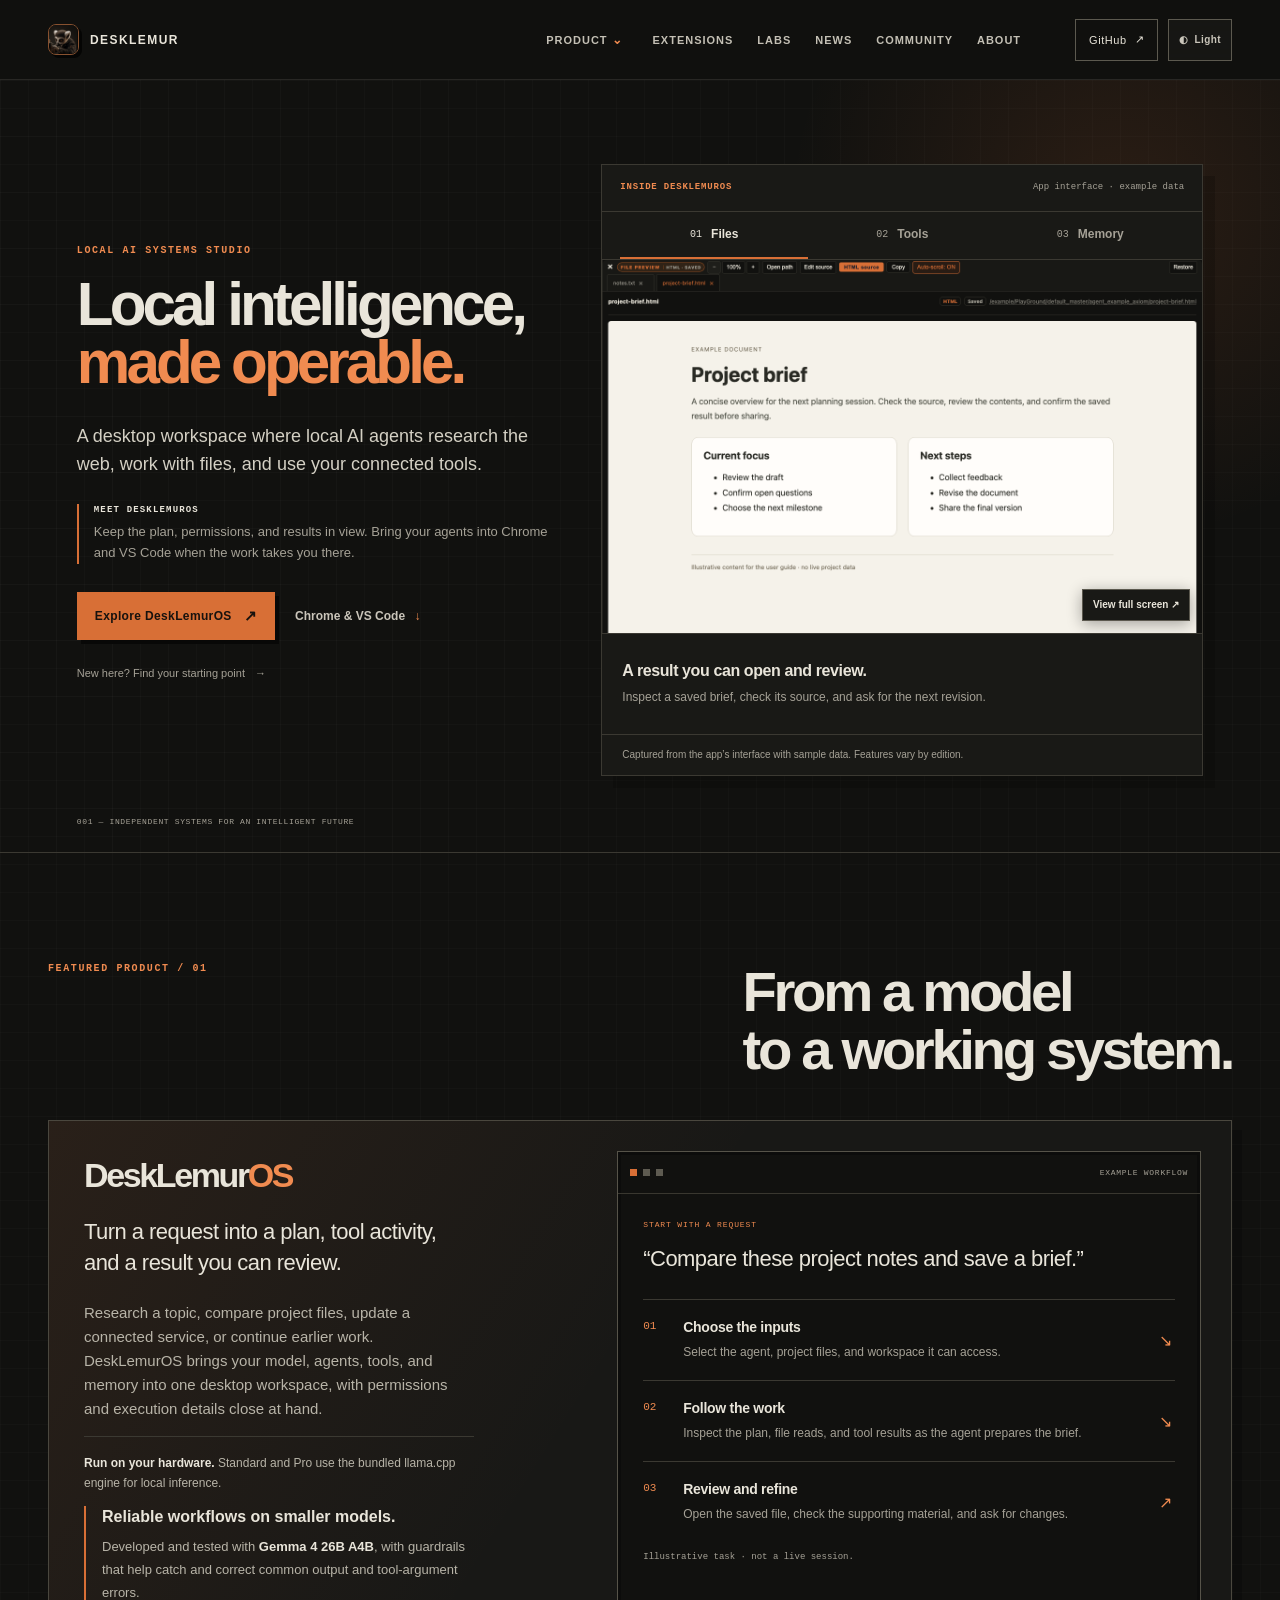
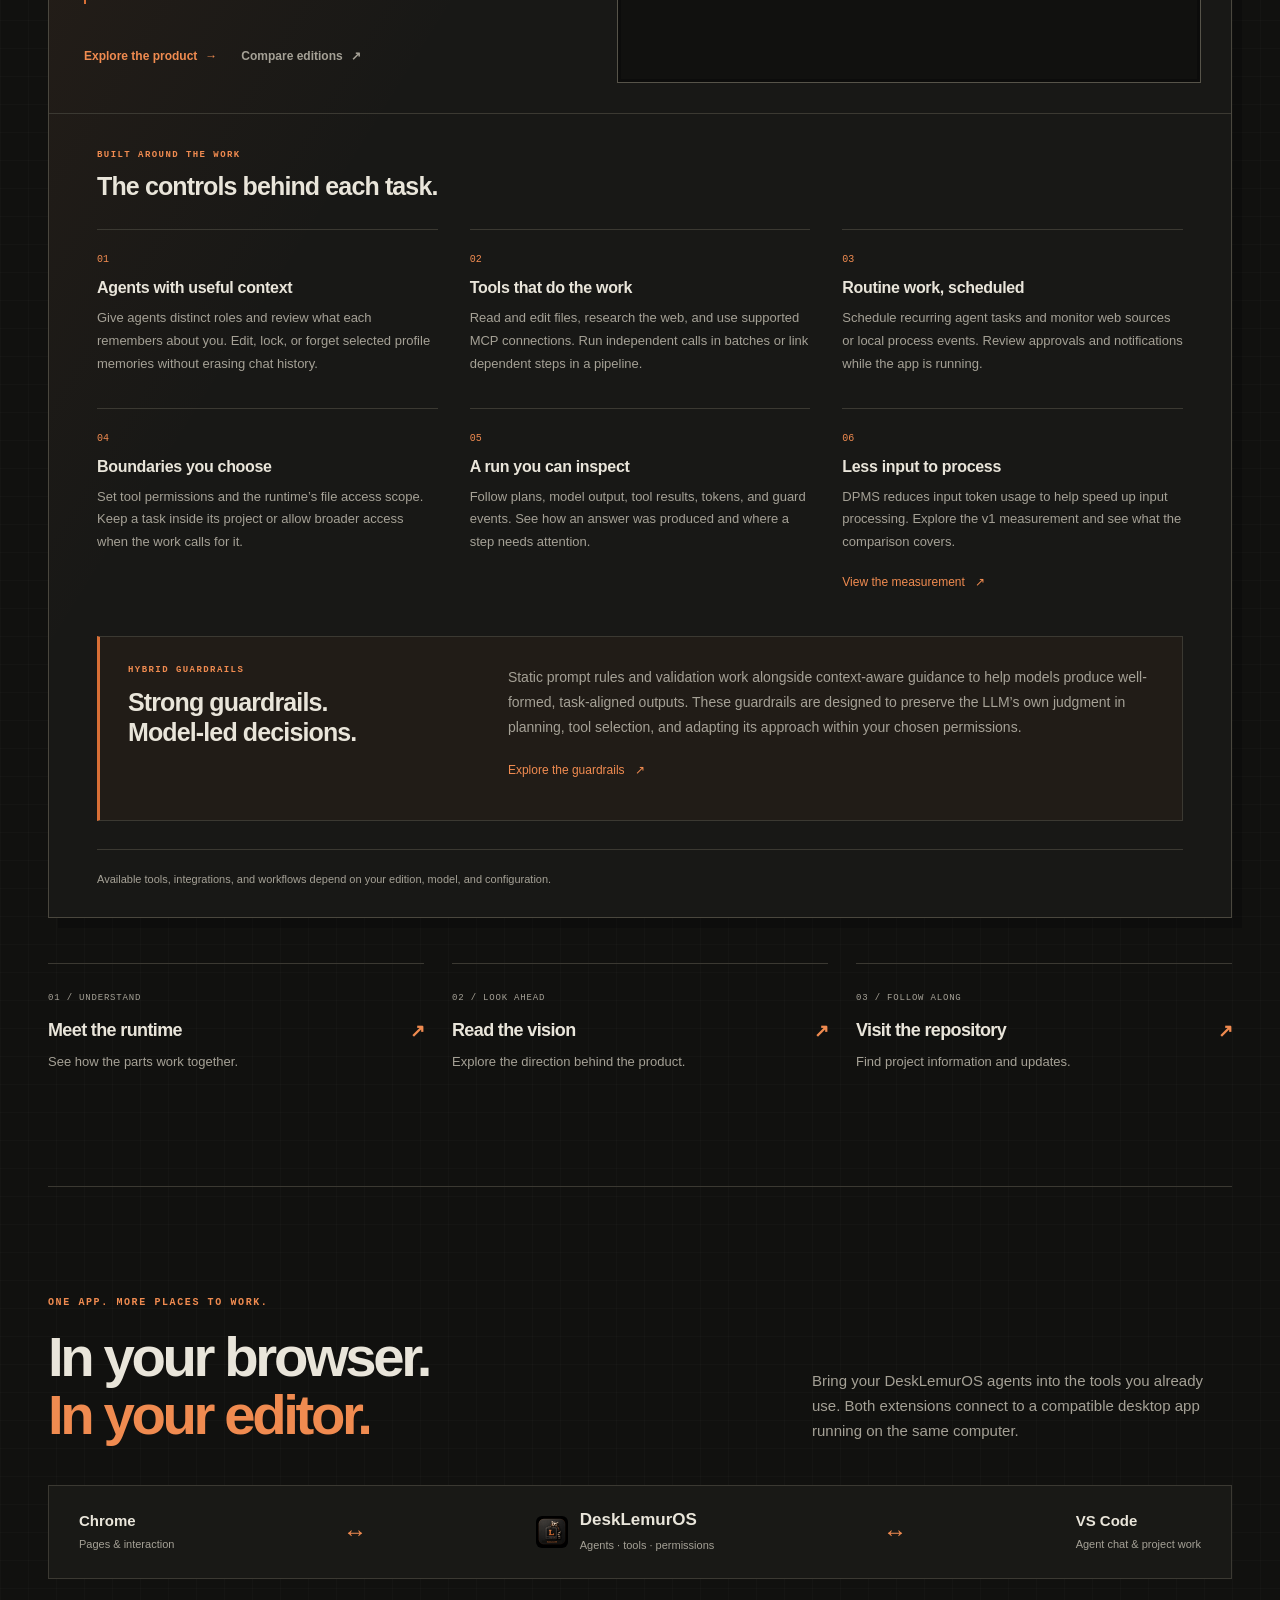
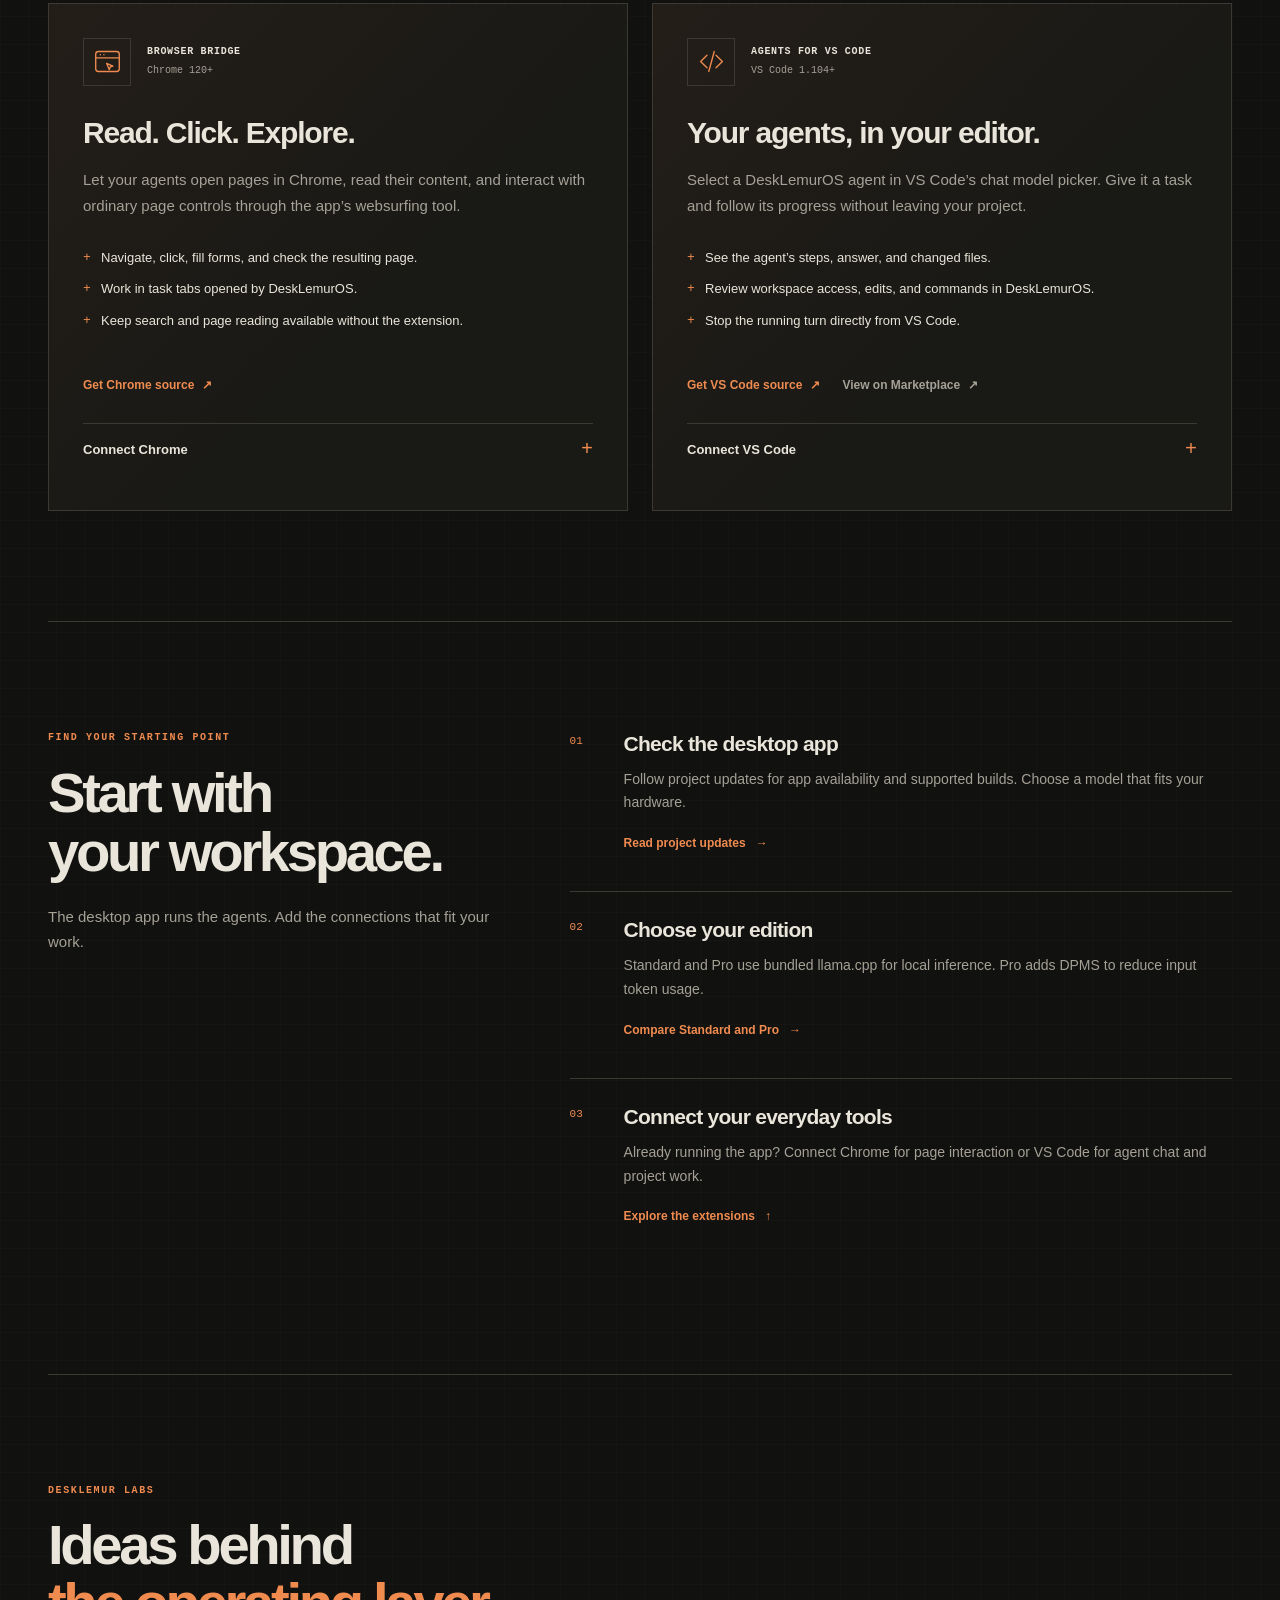
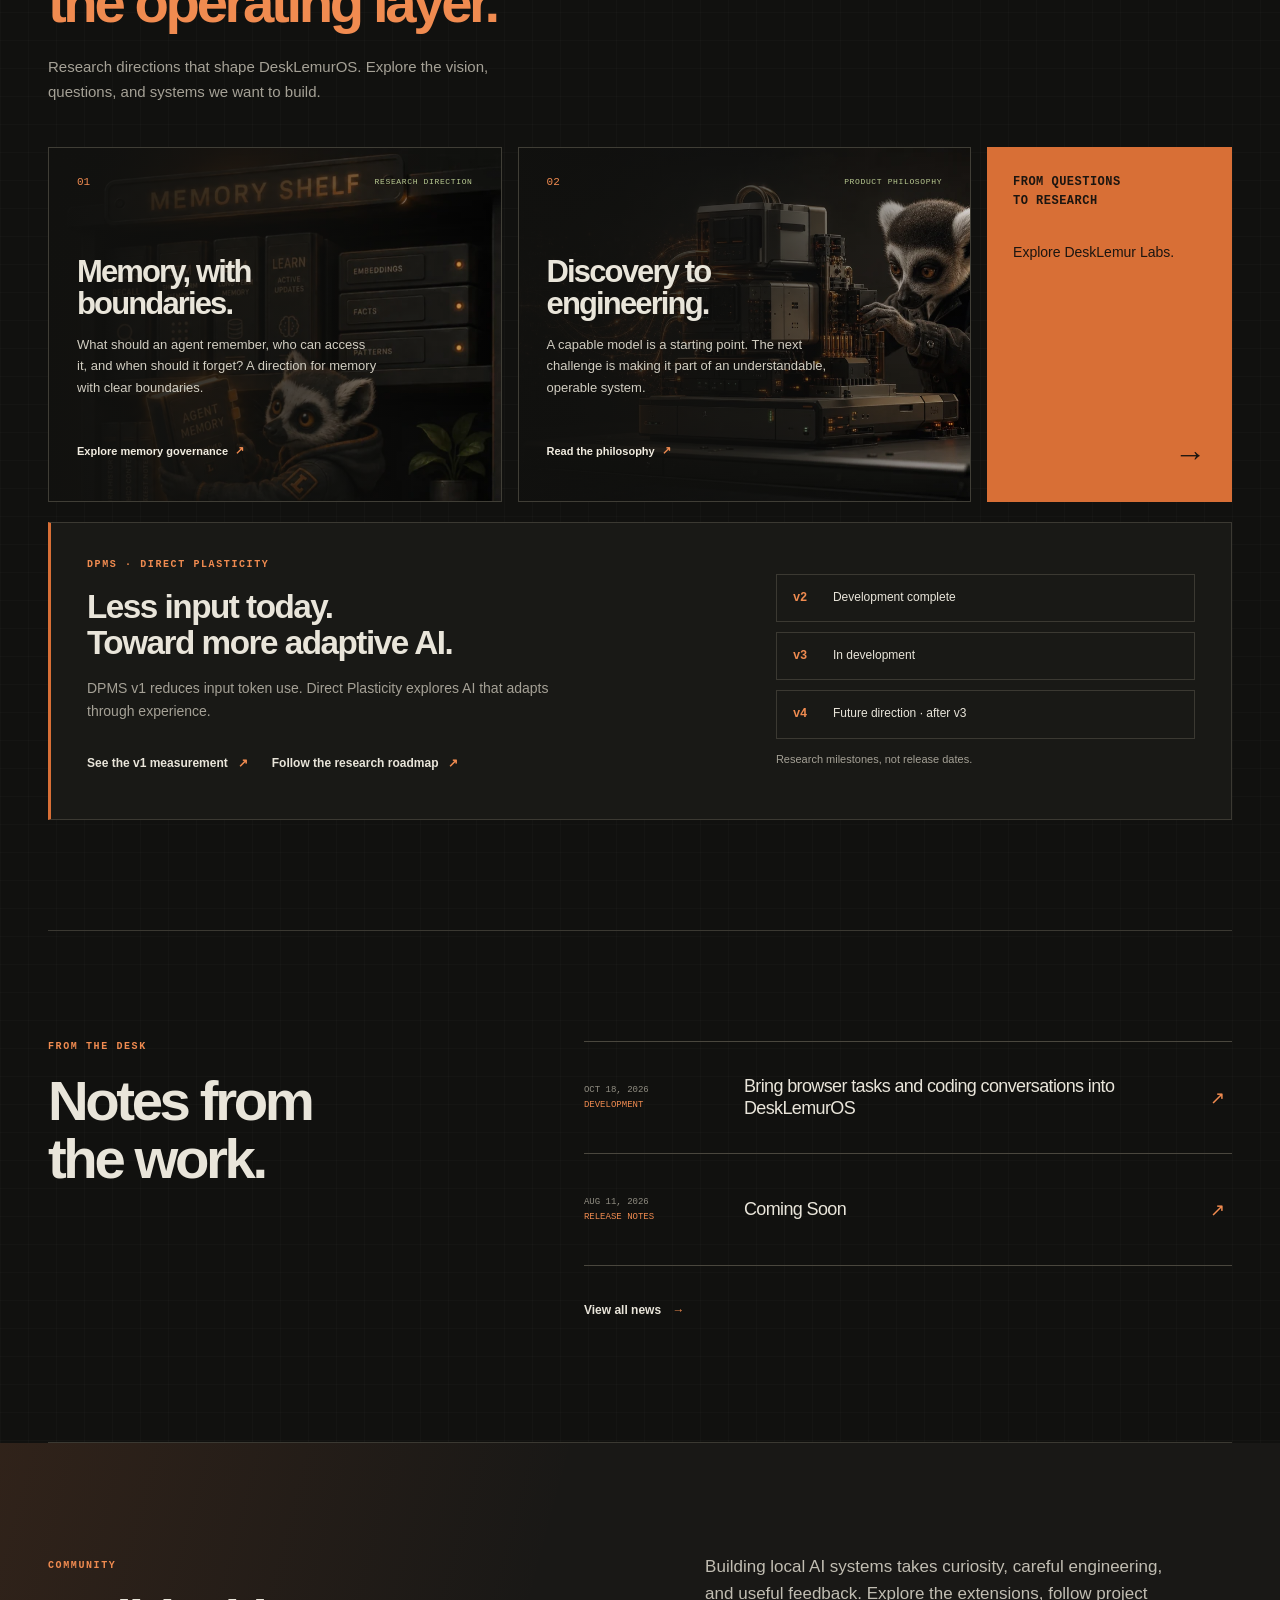
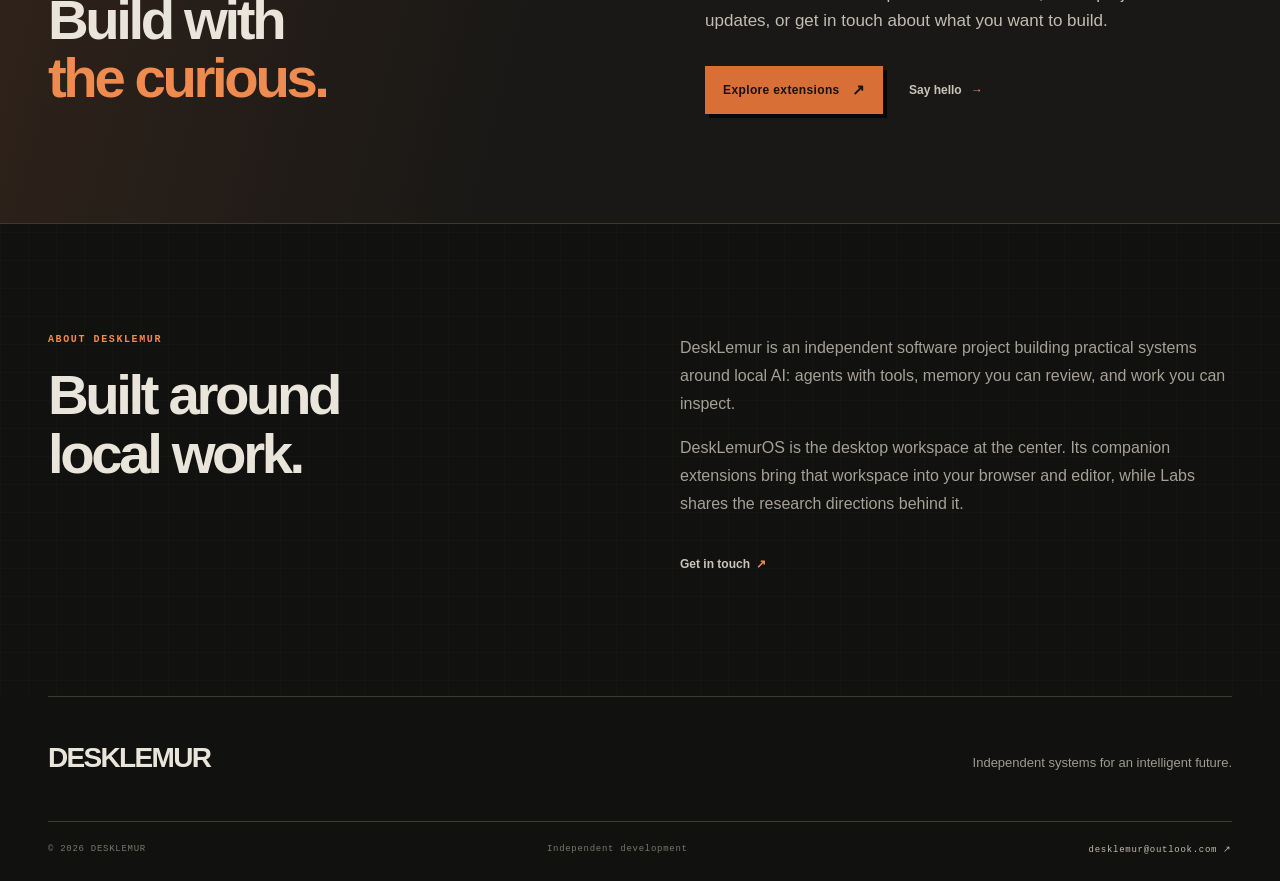
==== index.html @ 4bf74e91 "Publish site 2026-10-22 16:11 KST" ====
<!doctype html>
<html lang="en">
  <head>
    <meta charset="utf-8" />
    <meta name="viewport" content="width=device-width, initial-scale=1" />
    <meta name="description" content="DeskLemur builds local AI systems you can run, inspect, and own." />
    <meta http-equiv="Cache-Control" content="no-cache, must-revalidate" />
    
    
    <meta name="theme-color" content="#11110f" />
    <meta name="color-scheme" content="dark light" />
    
    <title>DeskLemur — Local intelligence, made operable.</title>
    <link rel="icon" type="image/png" href="./assets/web/desklemur-mark-64.png?v=55cfd14b5d16461d" />
    <script>
      try {
        document.documentElement.classList.toggle("light-theme", localStorage.getItem("desklemur-theme") === "light");
      } catch (_) { /* The default theme also works when storage is unavailable. */ }
    </script>
    <link rel="stylesheet" href="./home.css?v=8f2bbfee023d323c" />
    <!-- DeskLemur public metadata -->
    <link rel="canonical" href="https://www.desklemur.com/" />
    <meta property="og:type" content="website" />
    <meta property="og:url" content="https://www.desklemur.com/" />
    <meta property="og:title" content="DeskLemur — Local intelligence, made operable." />
    <meta name="twitter:title" content="DeskLemur — Local intelligence, made operable." />
    <meta property="og:description" content="DeskLemur builds local AI systems you can run, inspect, and own." />
    <meta name="twitter:description" content="DeskLemur builds local AI systems you can run, inspect, and own." />
    <meta name="twitter:card" content="summary_large_image" />
    <meta property="og:image" content="https://www.desklemur.com/og.png" />
    <meta name="twitter:image" content="https://www.desklemur.com/og.png" />
    <!-- /DeskLemur public metadata -->
</head>
  <body class="home-page">
    <a class="skip-link" href="#main-content">Skip to content</a>
      <header class="site-header">
        <a class="brand" href="#top" aria-label="DeskLemur home"><span class="brand-mark"><img src="./assets/web/desklemur-mark-64.png?v=55cfd14b5d16461d" alt="" /></span><span>DESKLEMUR</span></a>
        <nav class="main-nav" id="primary-navigation" aria-label="Primary navigation">
          <div class="product-menu" data-feature="home.product"><button class="product-trigger" type="button" aria-expanded="false" aria-controls="product-dropdown">Product <span aria-hidden="true">⌄</span></button><div class="product-dropdown" id="product-dropdown" data-product-dropdown hidden><a class="product-entry" href="./os/index.html?v=77aaeb0dda2a0ee0"><img src="./os/assets/web/icon-64.png?v=803e539b5b8541d4" alt="" /><span><b>DeskLemurOS</b><small>Local AI orchestration runtime</small></span><i aria-hidden="true">↗</i></a><div class="product-soon"><span>EXPLORE THE PRODUCT</span><b>01</b></div></div></div><a data-feature="home.product" href="#extensions">Extensions</a><a data-feature="home.labs" href="./labs/index.html?v=77aaeb0dda2a0ee0">Labs</a><a data-feature="home.news" href="./news/index.html?v=77aaeb0dda2a0ee0">News</a><a data-feature="home.community" href="#community">Community</a><a data-feature="home.about" href="#about">About</a>
        </nav>
        <div class="header-actions"><button class="menu-toggle" type="button" aria-label="Open navigation" aria-expanded="false" aria-controls="primary-navigation">MENU</button><a class="github-link" data-site-github href="https://github.com/desklemur-dev/DeskLemurOS" target="_blank" rel="noopener noreferrer">GitHub <span aria-hidden="true">↗</span></a><button class="theme-toggle" type="button" aria-label="Switch to light theme" aria-pressed="false"><span aria-hidden="true">◐</span><span class="theme-label">Light</span></button></div>
      </header>

    <main id="main-content" tabindex="-1">
      <section class="hero" id="top">
        <div class="hero-grid" aria-hidden="true"></div><div class="hero-glow" aria-hidden="true"></div>
        <div class="hero-copy">
          <p class="eyebrow" data-site-text="home.hero_kicker">LOCAL AI SYSTEMS STUDIO</p>
          <h1><span data-site-text="home.hero_title">Local intelligence,</span><br /><em data-site-text="home.hero_title_accent">made operable.</em></h1>
          <p class="hero-lead" data-site-text="home.hero_lead">A desktop workspace where local AI agents research the web, work with files, and use your connected tools.</p>
          <p class="hero-context"><span>MEET DESKLEMUROS</span>Keep the plan, permissions, and results in view. Bring your agents into Chrome and VS Code when the work takes you there.</p>
          <div class="hero-actions"><a class="button button-primary" href="./os/index.html?v=77aaeb0dda2a0ee0"><span data-site-text="home.hero_cta_label">Explore DeskLemurOS</span> <span aria-hidden="true">↗</span></a><a class="text-link" data-feature="home.product" href="#extensions">Chrome &amp; VS Code <span aria-hidden="true">↓</span></a></div>
          <a class="hero-start-link" data-feature="home.product" href="#get-started">New here? Find your starting point <span aria-hidden="true">→</span></a>
        </div>
        <div class="app-preview" id="app-preview" aria-label="Explore the DeskLemurOS app interface" data-screen-gallery>
          <div class="preview-heading"><span>INSIDE DESKLEMUROS</span><span class="preview-data-label">App interface · example data</span></div>
          <div class="preview-tabs" role="tablist" aria-label="App screens">
            <button type="button" role="tab" id="screen-tab-files" aria-controls="screen-files" aria-selected="true" tabindex="0">01 <span>Files</span></button>
            <button type="button" role="tab" id="screen-tab-tools" aria-controls="screen-tools" aria-selected="false" tabindex="-1">02 <span>Tools</span></button>
            <button type="button" role="tab" id="screen-tab-memory" aria-controls="screen-memory" aria-selected="false" tabindex="-1">03 <span>Memory</span></button>
          </div>
          <figure class="preview-panel" role="tabpanel" id="screen-files" aria-labelledby="screen-tab-files" tabindex="0">
            <button class="preview-image" type="button" data-screen-open aria-label="Enlarge File Review app screenshot"><img src="./os/assets/product/file-review-html.png?v=e135439c023f67b2" alt="DeskLemurOS File Review with a saved example project brief, source controls, and next steps." width="1280" height="796" fetchpriority="high" /><span class="preview-enlarge" aria-hidden="true">View full screen ↗</span></button>
            <figcaption><strong>A result you can open and review.</strong><span>Inspect a saved brief, check its source, and ask for the next revision.</span></figcaption>
          </figure>
          <figure class="preview-panel" role="tabpanel" id="screen-tools" aria-labelledby="screen-tab-tools" tabindex="0" hidden>
            <button class="preview-image" type="button" data-screen-open aria-label="Enlarge MCP tools app screenshot"><img src="./os/assets/product/mcp-saved-tools.png?v=0e3815634da59fab" alt="DeskLemurOS Tool Builder showing a saved MCP connector and its tools." width="1236" height="731" loading="lazy" decoding="async" /><span class="preview-enlarge" aria-hidden="true">View full screen ↗</span></button>
            <figcaption><strong>Your tools, connected to the task.</strong><span>Inspect an MCP connector and select the tools your agents can use.</span></figcaption>
          </figure>
          <figure class="preview-panel" role="tabpanel" id="screen-memory" aria-labelledby="screen-tab-memory" tabindex="0" hidden>
            <button class="preview-image" type="button" data-screen-open aria-label="Enlarge agent memory app screenshot"><img src="./os/assets/product/agent-memories.png?v=904e77c520b25a89" alt="DeskLemurOS Agent Memory showing example profile memories with Edit and Forget controls." width="1020" height="828" loading="lazy" decoding="async" /><span class="preview-enlarge" aria-hidden="true">View full screen ↗</span></button>
            <figcaption><strong>Memory you can see and adjust.</strong><span>Review what an agent remembers about you, then edit or forget selected memories.</span></figcaption>
          </figure>
          <p class="preview-note">Captured from the app’s interface with sample data. Features vary by edition.</p>
        </div>
        <p class="hero-index">001 — INDEPENDENT SYSTEMS FOR AN INTELLIGENT FUTURE</p>
      </section>

      <section class="product section" id="product" data-feature="home.product">
        <div class="section-heading"><p class="eyebrow">FEATURED PRODUCT / 01</p><h2>From a model<br />to a working system.</h2></div>
        <article class="product-card">
          <div class="product-card-copy">
            <p class="product-name">DeskLemur<span>OS</span></p>
            <p class="product-intro">Turn a request into a plan, tool activity, and a result you can review.</p>
            <p>Research a topic, compare project files, update a connected service, or continue earlier work. DeskLemurOS brings your model, agents, tools, and memory into one desktop workspace, with permissions and execution details close at hand.</p>
            <p class="product-engine-note"><strong>Run on your hardware.</strong> Standard and Pro use the bundled llama.cpp engine for local inference.</p>
            <p class="product-model-note"><strong>Reliable workflows on smaller models.</strong> Developed and tested with <b>Gemma 4 26B A4B</b>, with guardrails that help catch and correct common output and tool-argument errors.</p>
            <div class="product-actions"><a class="card-link" href="./os/index.html?v=77aaeb0dda2a0ee0">Explore the product <span aria-hidden="true">→</span></a><a class="card-link secondary" href="./os/index.html?v=77aaeb0dda2a0ee0#/#editions">Compare editions <span aria-hidden="true">↗</span></a></div>
          </div>
          <div class="runtime-window" role="group" aria-label="Example workflow: compare project notes and save a brief">
            <div class="window-top" aria-hidden="true"><span></span><span></span><span></span><b>EXAMPLE WORKFLOW</b></div>
            <div class="workflow-map">
              <p class="window-label">START WITH A REQUEST</p>
              <blockquote class="workflow-request">“Compare these project notes and save a brief.”</blockquote>
              <div class="workflow-step"><span>01</span><div><strong>Choose the inputs</strong><p>Select the agent, project files, and workspace it can access.</p></div><i aria-hidden="true">↘</i></div>
              <div class="workflow-step"><span>02</span><div><strong>Follow the work</strong><p>Inspect the plan, file reads, and tool results as the agent prepares the brief.</p></div><i aria-hidden="true">↘</i></div>
              <div class="workflow-step"><span>03</span><div><strong>Review and refine</strong><p>Open the saved file, check the supporting material, and ask for changes.</p></div><i aria-hidden="true">↗</i></div>
              <p class="workflow-note">Illustrative task · not a live session.</p>
            </div>
          </div>
          <div class="product-capabilities">
            <div class="product-capabilities-heading"><p class="eyebrow">BUILT AROUND THE WORK</p><h3>The controls behind each task.</h3></div>
            <ul class="product-capability-grid" aria-label="DeskLemurOS capabilities">
              <li><span class="capability-number" aria-hidden="true">01</span><h4>Agents with useful context</h4><p>Give agents distinct roles and review what each remembers about you. Edit, lock, or forget selected profile memories without erasing chat history.</p></li>
              <li><span class="capability-number" aria-hidden="true">02</span><h4>Tools that do the work</h4><p>Read and edit files, research the web, and use supported MCP connections. Run independent calls in batches or link dependent steps in a pipeline.</p></li>
              <li><span class="capability-number" aria-hidden="true">03</span><h4>Routine work, scheduled</h4><p>Schedule recurring agent tasks and monitor web sources or local process events. Review approvals and notifications while the app is running.</p></li>
              <li><span class="capability-number" aria-hidden="true">04</span><h4>Boundaries you choose</h4><p>Set tool permissions and the runtime’s file access scope. Keep a task inside its project or allow broader access when the work calls for it.</p></li>
              <li><span class="capability-number" aria-hidden="true">05</span><h4>A run you can inspect</h4><p>Follow plans, model output, tool results, tokens, and guard events. See how an answer was produced and where a step needs attention.</p></li>
              <li><span class="capability-number" aria-hidden="true">06</span><h4>Less input to process</h4><p>DPMS reduces input token usage to help speed up input processing. Explore the v1 measurement and see what the comparison covers.</p><a href="./os/index.html?v=77aaeb0dda2a0ee0#/#dpms">View the measurement <span aria-hidden="true">↗</span></a></li>
            </ul>
            <div class="product-guardrails">
              <div><p class="eyebrow">HYBRID GUARDRAILS</p><h4>Strong guardrails.<br />Model-led decisions.</h4></div>
              <div><p>Static prompt rules and validation work alongside context-aware guidance to help models produce well-formed, task-aligned outputs. These guardrails are designed to preserve the LLM’s own judgment in planning, tool selection, and adapting its approach within your chosen permissions.</p><a href="./os/index.html?v=77aaeb0dda2a0ee0#/#guardrails">Explore the guardrails <span aria-hidden="true">↗</span></a></div>
            </div>
            <p class="product-availability">Available tools, integrations, and workflows depend on your edition, model, and configuration.</p>
          </div>
        </article>
        <div class="product-guide" aria-label="Explore DeskLemurOS">
          <a href="./os/index.html?v=77aaeb0dda2a0ee0"><span>01 / UNDERSTAND</span><strong>Meet the runtime <i aria-hidden="true">↗</i></strong><p>See how the parts work together.</p></a>
          <a href="./os/index.html?v=77aaeb0dda2a0ee0#/vision"><span>02 / LOOK AHEAD</span><strong>Read the vision <i aria-hidden="true">↗</i></strong><p>Explore the direction behind the product.</p></a>
          <a data-site-github href="https://github.com/desklemur-dev/DeskLemurOS" target="_blank" rel="noopener noreferrer"><span>03 / FOLLOW ALONG</span><strong>Visit the repository <i aria-hidden="true">↗</i></strong><p>Find project information and updates.</p></a>
        </div>
      </section>

      <section class="extensions section" id="extensions" data-feature="home.product" aria-labelledby="extensions-title">
        <div class="section-heading"><div><p class="eyebrow">ONE APP. MORE PLACES TO WORK.</p><h2 id="extensions-title">In your browser.<br /><em>In your editor.</em></h2></div><p class="section-intro">Bring your DeskLemurOS agents into the tools you already use. Both extensions connect to a compatible desktop app running on the same computer.</p></div>
        <div class="connection-map" aria-label="Chrome and VS Code connect to the DeskLemurOS desktop app">
          <span>Chrome <small>Pages &amp; interaction</small></span><i aria-hidden="true">↔</i><span class="connection-core"><img src="./os/assets/web/icon-64.png?v=803e539b5b8541d4" alt="" width="32" height="32" /><b>DeskLemurOS<small>Agents · tools · permissions</small></b></span><i aria-hidden="true">↔</i><span>VS Code <small>Agent chat &amp; project work</small></span>
        </div>
        <div class="extension-grid">
          <article class="extension-card" aria-labelledby="chrome-title">
            <div class="extension-top"><span class="extension-icon" aria-hidden="true"><svg viewBox="0 0 32 32" fill="none"><rect x="3" y="5" width="26" height="22" rx="3"/><path d="M3 12h26M8 8.5h.1M12 8.5h.1M15 18l7 3-3 1-1 3-3-7Z"/></svg></span><span class="extension-kind">BROWSER BRIDGE<small>Chrome 120+</small></span></div>
            <h3 id="chrome-title">Read. Click. Explore.</h3>
            <p>Let your agents open pages in Chrome, read their content, and interact with ordinary page controls through the app’s websurfing tool.</p>
            <ul><li>Navigate, click, fill forms, and check the resulting page.</li><li>Work in task tabs opened by DeskLemurOS.</li><li>Keep search and page reading available without the extension.</li></ul>
            <div class="extension-links"><a class="card-link" href="https://github.com/desklemur-dev/DeskLemurOS_Chrome_Extension" target="_blank" rel="noopener noreferrer">Get Chrome source <span aria-hidden="true">↗</span></a></div>
            <details class="extension-setup"><summary>Connect Chrome <span aria-hidden="true">+</span></summary><ol><li>Download and extract the extension source. Open <code>chrome://extensions</code>, enable Developer mode, choose <strong>Load unpacked</strong>, and select the folder containing <code>manifest.json</code>.</li><li>In DeskLemurOS, open <strong>Tools → websurfing → Policy</strong>. Choose <strong>Register with Chrome</strong> and enable Browser Bridge.</li><li>Open the extension popup and check for <strong>Connected to DeskLemurOS</strong>.</li></ol><p>Interactive actions need the connected bridge. Support varies by page; some embedded or custom controls are unsupported.</p></details>
          </article>
          <article class="extension-card" aria-labelledby="vscode-title">
            <div class="extension-top"><span class="extension-icon" aria-hidden="true"><svg viewBox="0 0 32 32" fill="none"><path d="m11 9-7 7 7 7M21 9l7 7-7 7M19 5l-6 22"/></svg></span><span class="extension-kind">AGENTS FOR VS CODE<small>VS Code 1.104+</small></span></div>
            <h3 id="vscode-title">Your agents, in your editor.</h3>
            <p>Select a DeskLemurOS agent in VS Code’s chat model picker. Give it a task and follow its progress without leaving your project.</p>
            <ul><li>See the agent’s steps, answer, and changed files.</li><li>Review workspace access, edits, and commands in DeskLemurOS.</li><li>Stop the running turn directly from VS Code.</li></ul>
            <div class="extension-links"><a class="card-link" href="https://github.com/desklemur-dev/DeskLemurOS_VSCode_Extension" target="_blank" rel="noopener noreferrer">Get VS Code source <span aria-hidden="true">↗</span></a><a class="card-link secondary" href="https://marketplace.visualstudio.com/items?itemName=DeskLemurOS-DEV.desklemuros-agents" target="_blank" rel="noopener noreferrer">View on Marketplace <span aria-hidden="true">↗</span></a></div>
            <details class="extension-setup"><summary>Connect VS Code <span aria-hidden="true">+</span></summary><ol><li>In DeskLemurOS, open <strong>Easy Setup → Connections → Coding tools</strong> and choose <strong>Turn on</strong>. The app can install its bundled extension.</li><li>Run <strong>DeskLemurOS: Connect</strong> in VS Code, then choose <strong>Allow</strong> in the DeskLemurOS window.</li><li>Choose an agent under <strong>DeskLemurOS</strong> in the chat model picker. If hidden, open <strong>Manage Language Models</strong>.</li></ol><p>Requests run through DeskLemurOS’s agents and tools. Edits and commands wait for approval in the desktop app.</p></details>
          </article>
        </div>
      </section>

      <section class="getting-started section" id="get-started" data-feature="home.product" aria-labelledby="start-title">
        <div><p class="eyebrow">FIND YOUR STARTING POINT</p><h2 id="start-title">Start with<br />your workspace.</h2><p class="section-intro">The desktop app runs the agents. Add the connections that fit your work.</p></div>
        <ol class="start-steps"><li><span>01</span><div><h3>Check the desktop app</h3><p>Follow project updates for app availability and supported builds. Choose a model that fits your hardware.</p><a href="./news/index.html?v=77aaeb0dda2a0ee0">Read project updates <span aria-hidden="true">→</span></a></div></li><li><span>02</span><div><h3>Choose your edition</h3><p>Standard and Pro use bundled llama.cpp for local inference. Pro adds DPMS to reduce input token usage.</p><a href="./os/index.html?v=77aaeb0dda2a0ee0#/#editions">Compare Standard and Pro <span aria-hidden="true">→</span></a></div></li><li><span>03</span><div><h3>Connect your everyday tools</h3><p>Already running the app? Connect Chrome for page interaction or VS Code for agent chat and project work.</p><a href="#extensions">Explore the extensions <span aria-hidden="true">↑</span></a></div></li></ol>
      </section>

      <section class="labs section" id="labs" data-feature="home.labs">
        <div class="section-heading compact"><p class="eyebrow">DESKLEMUR LABS</p><h2>Ideas behind<br /><em>the operating layer.</em></h2><p class="section-intro">Research directions that shape DeskLemurOS. Explore the vision, questions, and systems we want to build.</p></div>
        <div class="labs-grid">
          <article class="lab-card lab-card-visual lab-card-memory"><img class="lab-photo" src="./assets/web/memory-with-boundaries.webp?v=2d2eba01d0295ee1" alt="An illustrated memory shelf with separate compartments" loading="lazy" decoding="async" /><div><span class="lab-number">01</span><span class="lab-state">RESEARCH DIRECTION</span></div><h3>Memory, with boundaries.</h3><p>What should an agent remember, who can access it, and when should it forget? A direction for memory with clear boundaries.</p><a href="./os/index.html?v=77aaeb0dda2a0ee0#/vision#memory-governance">Explore memory governance <span aria-hidden="true">↗</span></a></article>
          <article class="lab-card lab-card-visual"><img class="lab-photo" src="./os/assets/vision/web/discovery-to-engineering.webp?v=e1cf301739234d48" alt="A DeskLemur engineer working on a local AI system" loading="lazy" decoding="async" /><div><span class="lab-number">02</span><span class="lab-state">PRODUCT PHILOSOPHY</span></div><h3>Discovery to engineering.</h3><p>A capable model is a starting point. The next challenge is making it part of an understandable, operable system.</p><a href="./os/index.html?v=77aaeb0dda2a0ee0#/vision#discovery-to-engineering">Read the philosophy <span aria-hidden="true">↗</span></a></article>
          <a class="labs-more" href="./labs/index.html?v=77aaeb0dda2a0ee0"><span>FROM QUESTIONS<br />TO RESEARCH</span><p>Explore DeskLemur Labs.</p><b aria-hidden="true">→</b></a>
        </div>
        <article class="labs-research" aria-labelledby="labs-research-title">
          <div class="labs-research-copy">
            <p class="eyebrow">DPMS · DIRECT PLASTICITY</p>
            <h3 id="labs-research-title">Less input today.<br />Toward more adaptive AI.</h3>
            <p>DPMS v1 reduces input token use. Direct Plasticity explores AI that adapts through experience.</p>
            <div class="labs-research-links">
              <a href="./os/index.html?v=77aaeb0dda2a0ee0#/#dpms">See the v1 measurement <span aria-hidden="true">↗</span></a>
              <a href="./labs/index.html?v=77aaeb0dda2a0ee0#dpms-roadmap">Follow the research roadmap <span aria-hidden="true">↗</span></a>
            </div>
          </div>
          <div class="labs-research-progress">
            <ul class="labs-research-milestones" aria-label="DPMS research milestones">
              <li><span>v2</span><strong>Development complete</strong></li>
              <li><span>v3</span><strong>In development</strong></li>
              <li><span>v4</span><strong>Future direction · after v3</strong></li>
            </ul>
            <p class="labs-research-note">Research milestones, not release dates.</p>
          </div>
        </article>
      </section>

      <section class="news section" id="news" data-feature="home.news">
        <div class="news-intro"><p class="eyebrow">FROM THE DESK</p><h2>Notes from<br />the work.</h2></div>
        <div class="news-list" data-news-list><p class="news-empty">Read project notes and updates in the <a href="./news/index.html?v=77aaeb0dda2a0ee0">news archive</a>.</p></div>
        <a class="all-news" href="./news/index.html?v=77aaeb0dda2a0ee0">View all news <span>→</span></a>
      </section>

      <section class="community section" id="community" data-feature="home.community"><div class="community-grid"><div><p class="eyebrow">COMMUNITY</p><h2>Build with<br /><em>the curious.</em></h2></div><div class="community-copy"><p>Building local AI systems takes curiosity, careful engineering, and useful feedback. Explore the extensions, follow project updates, or get in touch about what you want to build.</p><div><a class="button button-primary" data-feature="home.product" href="#extensions">Explore extensions <span aria-hidden="true">↗</span></a><a class="text-link" data-site-contact href="mailto:desklemur@outlook.com">Say hello <span>→</span></a></div></div></div></section>

      <section class="studio section" id="about" data-feature="home.about"><div><p class="eyebrow">ABOUT DESKLEMUR</p><h2>Built around<br />local work.</h2></div><div><p>DeskLemur is an independent software project building practical systems around local AI: agents with tools, memory you can review, and work you can inspect.</p><p>DeskLemurOS is the desktop workspace at the center. Its companion extensions bring that workspace into your browser and editor, while Labs shares the research directions behind it.</p><a class="text-link" data-site-contact href="mailto:desklemur@outlook.com">Get in touch <span aria-hidden="true">↗</span></a></div></section>

    </main>

      <footer class="footer" data-feature="home.about"><div class="footer-top"><p class="footer-wordmark">DESKLEMUR</p><p data-site-text="home.footer_tagline">Independent systems for an intelligent future.</p></div><div class="footer-bottom"><span>© <span data-site-text="site.copyright_year">2026</span> DESKLEMUR</span><span data-site-text="site.location">Independent development</span><a data-site-contact href="mailto:desklemur@outlook.com">desklemur@outlook.com ↗</a></div></footer>
    <dialog class="screen-dialog" id="screen-viewer" aria-labelledby="screen-viewer-title"><div class="screen-dialog-heading"><p id="screen-viewer-title">App interface</p><form method="dialog"><button type="submit" aria-label="Close app screenshot">Close <span aria-hidden="true">×</span></button></form></div><img data-screen-full alt="" /><p class="screen-dialog-note">App interface captured with example data · features vary by edition.</p></dialog>
    <script src="./site-data.js?v=0edc46a20909ac9b"></script>
    <script src="./news-data.js?v=c041c08be8fa48c0"></script>
    <script src="./home.js?v=8841248973b69c00"></script>
  </body>
</html>
---- home.css ----
:root { --bg:#11110f; --panel:#191916; --ink:#e9e5da; --muted:#a5a196; --line:#3b3932; --orange:#d86f36; --orange-light:#f08b50; --green:#93a973; }
* { box-sizing:border-box; } html { scroll-behavior:smooth; background:var(--bg); } body { margin:0; background:var(--bg); color:var(--ink); font-family:Arial,Helvetica,sans-serif; } a { color:inherit; text-decoration:none; } main { overflow:hidden; background:linear-gradient(rgba(255,255,255,.015) 1px,transparent 1px),linear-gradient(90deg,rgba(255,255,255,.015) 1px,transparent 1px),var(--bg); background-size:28px 28px; }
.site-header { height:76px; max-width:1440px; margin:auto; padding:0 48px; display:flex; align-items:center; justify-content:space-between; border-bottom:1px solid rgba(233,229,218,.11); position:relative; z-index:5; background:rgba(17,17,15,.86); backdrop-filter:blur(18px); }.brand { display:flex; align-items:center; gap:11px; font-size:12px; font-weight:800; letter-spacing:.12em; }.brand-mark { width:31px; height:31px; display:grid; place-items:center; overflow:hidden; border:1px solid #87512f; border-radius:8px; background:#11110f; box-shadow:3px 3px 0 #050504; }.brand-mark img { width:100%; height:100%; object-fit:cover; }.main-nav { display:flex; gap:28px; margin-left:auto; margin-right:46px; color:#c4c0b5; font-size:11px; font-weight:700; letter-spacing:.09em; text-transform:uppercase; }.main-nav a:hover,.text-link:hover,.card-link:hover,.lab-card a:hover,.news-item:hover .news-title { color:var(--orange-light); }.github-link { border:1px solid #5c594f; padding:10px 13px; font-size:11px; letter-spacing:.05em; transition:.2s ease; }.github-link:hover { border-color:var(--orange); background:rgba(216,111,54,.08); }
.hero { min-height:720px; max-width:1440px; margin:auto; padding:118px 9.5% 84px; position:relative; border-bottom:1px solid var(--line); display:grid; grid-template-columns:minmax(470px,1fr) minmax(400px,.83fr); align-items:center; gap:7%; }.hero-grid { position:absolute; inset:0; opacity:.25; background:linear-gradient(rgba(255,255,255,.04) 1px,transparent 1px),linear-gradient(90deg,rgba(255,255,255,.04) 1px,transparent 1px); background-size:56px 56px; mask-image:linear-gradient(90deg,#000 0%,transparent 73%); }.hero-glow { position:absolute; width:700px; height:700px; right:-190px; top:-220px; background:radial-gradient(circle,rgba(216,111,54,.13),transparent 67%); }.hero-copy,.system-panel { position:relative; z-index:1; }.eyebrow { margin:0 0 20px; color:var(--orange-light); font-family:monospace; font-size:10px; font-weight:700; letter-spacing:.16em; }h1,h2,h3,p { margin-top:0; } h1,h2,h3 { letter-spacing:-.06em; font-weight:650; }h1 { max-width:760px; margin-bottom:29px; font-size:clamp(54px,6.3vw,101px); line-height:.91; } h1 em,h2 em { color:var(--orange-light); font-style:normal; }.hero-lead { max-width:615px; color:#d4d0c4; font-size:18px; line-height:1.6; }.hero-actions { display:flex; align-items:center; flex-wrap:wrap; gap:25px; margin-top:37px; }.button { display:inline-flex; align-items:center; justify-content:center; min-height:48px; padding:0 18px; font-size:12px; font-weight:700; letter-spacing:.03em; transition:.2s ease; }.button span { margin-left:12px; font-size:15px; }.button-primary { background:var(--orange); color:#17120e; box-shadow:4px 4px 0 #080807; }.button-primary:hover { background:var(--orange-light); transform:translate(-1px,-1px); box-shadow:6px 6px 0 #080807; }.text-link { color:#cac5ba; font-size:12px; font-weight:700; }.text-link span { color:var(--orange-light); margin-left:6px; }
.system-panel { border:1px solid #504d43; background:#151513; box-shadow:15px 15px 0 rgba(0,0,0,.32),inset 0 0 0 4px #10100e; transform:rotate(.4deg); }.mascot-peek { position:absolute; z-index:4; width:320px; height:278px; top:-169px; right:-112px; overflow:hidden; pointer-events:none; filter:drop-shadow(0 19px 15px rgba(0,0,0,.58)); }.mascot-peek img { position:absolute; top:-30px; left:-142px; width:600px; max-width:none; }.mascot-tag { position:absolute; z-index:5; top:-31px; right:-96px; padding:6px 8px; border:1px solid #81502f; background:#171512; color:var(--orange-light); font-family:monospace; font-size:7px; letter-spacing:.09em; }.panel-bar { height:43px; display:flex; align-items:center; justify-content:space-between; padding:0 15px; border-bottom:1px solid #3c3a33; color:#8f8c82; font-family:monospace; font-size:9px; letter-spacing:.09em; }.panel-bar i { color:var(--green); font-style:normal; }.signal-map { height:279px; position:relative; background:radial-gradient(circle at 50% 50%,rgba(147,169,115,.08),transparent 43%); }.signal-node { position:absolute; border:1px solid #6a675c; background:#1b1a17; color:#d7d3c8; padding:8px; font-family:monospace; font-size:8px; letter-spacing:.08em; }.signal-node.core { width:80px; height:80px; top:96px; left:calc(50% - 40px); display:flex; flex-direction:column; align-items:center; justify-content:center; border-color:var(--orange); color:var(--orange-light); font-size:20px; font-weight:800; box-shadow:0 0 0 5px rgba(216,111,54,.06); }.signal-node.core span { margin-top:5px; font-size:7px; }.model { top:31px; left:36px; }.agent { top:29px; right:31px; }.tools { bottom:30px; left:32px; }.memory { bottom:30px; right:25px; }.wire { position:absolute; z-index:-1; height:1px; background:#6a675c; transform-origin:left center; }.wire-one { width:112px; top:91px; left:102px; transform:rotate(38deg); }.wire-two { width:109px; top:89px; left:calc(50% + 32px); transform:rotate(141deg); }.wire-three { width:113px; top:181px; left:96px; transform:rotate(-37deg); }.wire-four { width:109px; top:181px; left:calc(50% + 33px); transform:rotate(-143deg); }.signal-list { padding:12px 15px 14px; border-top:1px solid #3c3a33; display:flex; justify-content:space-between; font-size:9px; color:#aaa69a; text-transform:uppercase; letter-spacing:.06em; }.signal-list b { color:var(--orange-light); margin-right:7px; font-family:monospace; }.hero-index { position:absolute; left:9.5%; bottom:26px; margin:0; color:#77746c; font-family:monospace; font-size:9px; letter-spacing:.08em; }
.section { max-width:1240px; margin:auto; padding:150px 0; }.section-heading { display:flex; align-items:end; justify-content:space-between; margin-bottom:53px; }.section-heading h2,.news h2,.community h2 { margin:0; font-size:clamp(41px,4.5vw,68px); line-height:.93; }.section-heading .eyebrow { align-self:start; }.product { border-bottom:1px solid var(--line); }.product-card { min-height:430px; display:grid; grid-template-columns:.9fr 1.1fr; border:1px solid #4a473e; background:linear-gradient(122deg,rgba(216,111,54,.09),transparent 35%),#181816; box-shadow:10px 10px 0 rgba(0,0,0,.22); }.product-card-copy { padding:55px; display:flex; flex-direction:column; align-items:start; justify-content:center; }.product-name { margin-bottom:25px; font-size:34px; font-weight:700; letter-spacing:-.07em; }.product-name span { color:var(--orange-light); }.product-card-copy>p:not(.product-name) { max-width:360px; color:#b8b4a8; line-height:1.6; font-size:15px; }.card-link { margin-top:30px; color:var(--orange-light); font-size:12px; font-weight:700; }.card-link span { margin-left:8px; }.runtime-window { margin:36px 36px 36px 0; border:1px solid #565349; background:#11110f; box-shadow:inset 0 0 0 3px #0c0c0b; }.window-top { height:38px; padding:0 12px; display:flex; align-items:center; gap:6px; border-bottom:1px solid #39372f; }.window-top span { width:7px; height:7px; background:#5e5b51; }.window-top span:first-child { background:var(--orange); }.window-top b { margin-left:auto; color:#88847a; font-family:monospace; font-size:8px; font-weight:400; }.window-body { display:flex; min-height:316px; }.window-sidebar { width:50px; display:flex; flex-direction:column; align-items:center; gap:22px; padding-top:22px; border-right:1px solid #39372f; color:#77746c; }.window-sidebar i { font-style:normal; font-size:13px; }.window-main { padding:28px 27px; flex:1; }.window-label { color:var(--orange-light); font-family:monospace; font-size:9px; letter-spacing:.11em; }.prompt-line { margin-top:26px; padding:13px; border:1px solid #4b483e; color:#d0ccc0; font-size:12px; }.prompt-line span,.agent-line span { display:block; margin-bottom:8px; color:#9c998e; font-family:monospace; font-size:8px; }.agent-line { display:flex; gap:10px; margin-top:17px; color:#c7c3b8; font-size:12px; line-height:1.5; }.agent-line span { color:var(--green); }.agent-line p { margin:0; }.trace-line { margin-top:30px; padding-top:16px; border-top:1px solid #3b3932; color:#89867b; font-family:monospace; font-size:9px; word-spacing:5px; }.trace-line b { color:var(--orange-light); }.trace-line i { color:var(--green); font-style:normal; }.trace-line em { color:var(--orange-light); font-style:normal; }
.labs { border-bottom:1px solid var(--line); }.compact { display:block; }.labs-grid { display:grid; grid-template-columns:1fr 1fr 188px; gap:16px; }.lab-card { min-height:340px; padding:28px; border:1px solid #403e36; background:#181816; display:flex; flex-direction:column; transition:.2s ease; }.lab-card:hover { transform:translateY(-4px); border-color:#806448; }.lab-card>div { display:flex; justify-content:space-between; }.lab-number { color:var(--orange-light); font-family:monospace; font-size:11px; }.lab-state { color:var(--green); font-family:monospace; font-size:8px; letter-spacing:.08em; }.lab-card h3 { margin:74px 0 14px; font-size:31px; line-height:.95; }.lab-card p { color:#aaa69b; line-height:1.55; font-size:14px; }.lab-card a { margin-top:auto; color:#d2cec2; font-size:11px; font-weight:700; }.lab-card a span { color:var(--orange-light); margin-left:7px; }.labs-more { min-height:340px; padding:24px; display:flex; flex-direction:column; justify-content:space-between; background:var(--orange); color:#1b1510; font-family:monospace; font-size:11px; font-weight:800; line-height:1.35; transition:.2s; }.labs-more:hover { background:var(--orange-light); }.labs-more b { align-self:end; font-family:Arial,sans-serif; font-size:32px; }
.news { display:grid; grid-template-columns:.77fr 1.23fr; gap:11%; border-bottom:1px solid var(--line); }.news-list { border-top:1px solid #4a473e; }.news-item { min-height:112px; display:grid; grid-template-columns:140px 1fr 22px; align-items:center; gap:20px; border-bottom:1px solid #4a473e; transition:.2s; }.news-item:hover { padding-left:10px; background:rgba(255,255,255,.018); }.news-meta { color:#908d82; font-family:monospace; font-size:9px; line-height:1.6; }.news-meta b { display:block; color:var(--orange-light); font-weight:400; }.news-title { font-size:18px; letter-spacing:-.035em; line-height:1.2; transition:.2s; }.news-arrow { color:var(--orange-light); font-size:18px; }.all-news { display:inline-block; margin-top:25px; color:#cac5b9; font-size:12px; font-weight:700; }.all-news span { color:var(--orange-light); margin-left:8px; }
.community { max-width:none; padding:0; border-bottom:1px solid var(--line); background:linear-gradient(105deg,rgba(216,111,54,.12),transparent 42%),#191816; }.community-grid { max-width:1240px; min-height:417px; margin:auto; display:grid; grid-template-columns:1fr 1fr; align-items:center; gap:11%; }.community-copy>p { max-width:485px; color:#c1bdb2; font-size:17px; line-height:1.6; }.community-copy>div { display:flex; align-items:center; gap:26px; margin-top:31px; }.footer { max-width:1240px; margin:auto; padding:46px 0 28px; }.footer-top { display:flex; align-items:baseline; justify-content:space-between; border-bottom:1px solid #3f3c34; padding-bottom:47px; }.footer-wordmark { margin:0; font-size:28px; font-weight:800; letter-spacing:-.06em; }.footer-top p:last-child { margin:0; color:#9e9b90; font-size:13px; }.footer-bottom { padding-top:22px; display:flex; justify-content:space-between; color:#79766d; font-family:monospace; font-size:9px; letter-spacing:.08em; }.footer-bottom a { color:#c0bcb0; }
@media (max-width:1280px) { .section,.community-grid,.footer { margin-left:40px; margin-right:40px; }.hero { padding-left:7%; padding-right:7%; }.hero-index { left:7%; } } @media (max-width:850px) { .site-header { height:auto; min-height:70px; padding:16px 22px; }.main-nav { display:none; }.header-actions { margin-left:auto; }.hero { min-height:auto; grid-template-columns:1fr; padding:86px 24px; gap:58px; }.hero-index { display:none; }.hero-lead { font-size:16px; }.system-panel { max-width:530px; width:100%; justify-self:center; }.mascot-peek { right:-54px; top:-143px; transform:scale(.8); transform-origin:bottom right; }.mascot-tag { right:-38px; }.section,.community-grid,.footer { margin-left:24px; margin-right:24px; }.section { padding:92px 0; }.product-card { grid-template-columns:1fr; }.product-card-copy { padding:39px 31px; }.runtime-window { margin:0 22px 22px; }.labs-grid { grid-template-columns:1fr 1fr; }.labs-more { min-height:150px; grid-column:1/-1; flex-direction:row; align-items:end; }.news { grid-template-columns:1fr; gap:45px; }.community-grid { grid-template-columns:1fr; gap:28px; padding:78px 0; }.footer-top,.footer-bottom { flex-wrap:wrap; gap:18px; } } @media (max-width:540px) { h1 { font-size:52px; }.hero { padding-top:67px; }.hero-actions { align-items:start; flex-direction:column; }.mascot-peek { right:-49px; top:-126px; transform:scale(.61); }.mascot-tag { top:-20px; right:-7px; font-size:6px; }.window-main { padding:22px 17px; }.window-sidebar { width:39px; }.trace-line { font-size:7px; word-spacing:1px; }.section-heading h2,.news h2,.community h2 { font-size:43px; }.labs-grid { grid-template-columns:1fr; }.labs-more { grid-column:auto; }.lab-card { min-height:280px; }.news-item { grid-template-columns:1fr 20px; gap:8px; padding:18px 0; }.news-meta { grid-column:1; }.news-title { grid-column:1; grid-row:2; }.news-arrow { grid-column:2; grid-row:1/3; }.community-copy>div { align-items:start; flex-direction:column; }.footer-top { align-items:start; flex-direction:column; }.footer-bottom { align-items:start; flex-direction:column; } }
.header-actions { display:flex; align-items:center; gap:8px; }.theme-toggle { min-height:35px; display:inline-flex; align-items:center; gap:6px; border:1px solid #5c594f; padding:0 10px; background:rgba(255,255,255,.025); color:#c9c5ba; font-size:10px; font-weight:700; letter-spacing:.04em; cursor:pointer; transition:.2s ease; }.theme-toggle:hover { border-color:var(--orange); color:var(--orange-light); }
.news-page { min-height:100vh; }.news-page .site-header { max-width:1240px; }.news-back { color:#c7c2b6; font-family:monospace; font-size:11px; letter-spacing:.06em; }.news-back:hover { color:var(--orange-light); }.news-index,.news-article { width:min(100% - 48px,1040px); margin:0 auto; padding:120px 0; }.news-index h1,.news-article h1 { max-width:850px; margin:0; color:var(--ink); font-size:clamp(54px,7vw,100px); line-height:.91; letter-spacing:-.065em; }.news-index>div { margin-top:70px; border-top:1px solid var(--line); }.news-index-row { display:grid; grid-template-columns:190px 1fr 178px 18px; align-items:center; gap:22px; min-height:106px; border-bottom:1px solid var(--line); }.news-index-row span,.news-index-row time { color:var(--muted); font-family:monospace; font-size:10px; letter-spacing:.06em; }.news-index-row strong { font-size:20px; letter-spacing:-.03em; }.news-index-row i { color:var(--orange-light); font-size:17px; font-style:normal; }.news-index-row:hover strong { color:var(--orange-light); }.news-article { max-width:860px; }.news-article time { color:var(--muted); font-family:monospace; font-size:11px; }.news-article h1 { margin:26px 0 65px; }.news-article-body { max-width:680px; color:#cbc6ba; font-size:18px; line-height:1.7; }.news-article-body h2 { margin:48px 0 16px; color:var(--ink); font-size:30px; }.news-article-body li { margin:8px 0; } html.light-theme .news-back,html.light-theme .news-article-body { color:#5a5248; } @media (max-width:700px) { .news-index,.news-article { width:min(100% - 40px,1040px); padding:72px 0; }.news-index-row { grid-template-columns:1fr 18px; gap:8px; padding:18px 0; }.news-index-row span { grid-column:1; }.news-index-row strong { grid-column:1; grid-row:2; }.news-index-row time { display:none; }.news-index-row i { grid-column:2; grid-row:1/3; }.news-article-body { font-size:16px; } }
html.light-theme { --bg:#f4efe6; --panel:#fbf8f2; --ink:#2b2822; --muted:#6f685e; --line:#d4c8b9; --orange:#d86f36; --orange-light:#b95727; --green:#6b8450; } html.light-theme body { background:var(--bg); } html.light-theme main { background:linear-gradient(rgba(70,58,40,.045) 1px,transparent 1px),linear-gradient(90deg,rgba(70,58,40,.045) 1px,transparent 1px),var(--bg); } html.light-theme .site-header { border-color:rgba(66,54,38,.16); background:rgba(244,239,230,.88); } html.light-theme .brand-mark { border-color:#b06a42; background:#171512; box-shadow:3px 3px 0 #d7ccbc; } html.light-theme .main-nav { color:#655e54; } html.light-theme .github-link,html.light-theme .theme-toggle { border-color:#b9ab98; background:rgba(255,253,248,.6); color:#4d473e; } html.light-theme .hero { border-color:var(--line); } html.light-theme .hero-grid { opacity:.45; } html.light-theme .hero-lead { color:#4e4941; } html.light-theme .text-link { color:#514a41; } html.light-theme .button-primary { color:#fffaf4; box-shadow:4px 4px 0 #b8aa98; } html.light-theme .system-panel { border-color:#bfb29f; background:#faf7f0; box-shadow:13px 13px 0 rgba(91,72,49,.12),inset 0 0 0 4px #f1eadf; } html.light-theme .panel-bar,html.light-theme .signal-list { border-color:#d2c6b6; color:#6f675d; } html.light-theme .signal-map { background:radial-gradient(circle at 50% 50%,rgba(107,132,80,.11),transparent 43%); } html.light-theme .signal-node { border-color:#b5aa9b; background:#fffdf8; color:#4d463d; } html.light-theme .wire { background:#a99f91; } html.light-theme .mascot-tag { background:#fffaf3; } html.light-theme .section,html.light-theme .product,html.light-theme .labs,html.light-theme .news,html.light-theme .community { border-color:var(--line); } html.light-theme .product-card { border-color:#c9bca9; background:linear-gradient(122deg,rgba(216,111,54,.12),transparent 35%),#fbf8f2; box-shadow:10px 10px 0 rgba(93,73,49,.11); } html.light-theme .product-card-copy>p:not(.product-name),html.light-theme .lab-card p,html.light-theme .community-copy>p { color:#665f55; } html.light-theme .runtime-window { border-color:#bdb1a0; background:#fffdf8; box-shadow:inset 0 0 0 3px #f0e9de; } html.light-theme .window-top,html.light-theme .window-sidebar,html.light-theme .trace-line { border-color:#d6cbbc; } html.light-theme .window-top b,html.light-theme .window-sidebar,html.light-theme .trace-line { color:#777065; } html.light-theme .prompt-line { border-color:#d0c5b5; color:#4d463d; } html.light-theme .agent-line { color:#554e45; } html.light-theme .lab-card { border-color:#cec2b2; background:#fbf8f2; } html.light-theme .lab-card:hover { border-color:#b76c40; } html.light-theme .news-list,html.light-theme .news-item { border-color:#cfc3b4; } html.light-theme .news-meta { color:#776f65; } html.light-theme .news-item:hover { background:rgba(91,72,49,.035); } html.light-theme .community { background:linear-gradient(105deg,rgba(216,111,54,.13),transparent 42%),#eee7dc; } html.light-theme .footer-top { border-color:#c9bdad; } html.light-theme .footer-top p:last-child,html.light-theme .footer-bottom { color:#756d61; } html.light-theme .footer-bottom a { color:#4f483f; }
.product-menu { position:relative; display:flex; align-items:center; height:46px; }.product-trigger { display:inline-flex; align-items:center; gap:4px; height:46px; }.product-trigger span { color:var(--orange-light); font-size:12px; transition:transform .2s ease; }.product-dropdown { position:absolute; top:43px; left:-17px; z-index:20; width:272px; padding:8px; border:1px solid #514d43; background:#171715; box-shadow:10px 11px 0 rgba(0,0,0,.24); opacity:0; visibility:hidden; transform:translateY(-5px); transition:opacity .16s ease,transform .16s ease,visibility .16s; }.product-menu:hover .product-dropdown,.product-menu:focus-within .product-dropdown { opacity:1; visibility:visible; transform:translateY(0); }.product-menu:hover .product-trigger span,.product-menu:focus-within .product-trigger span { transform:rotate(180deg); }.product-entry { display:grid; grid-template-columns:42px 1fr auto; gap:10px; align-items:center; padding:10px; border:1px solid transparent; }.product-entry:hover { border-color:#765033; background:rgba(216,111,54,.06); }.product-entry img { width:42px; height:42px; border-radius:8px; object-fit:cover; }.product-entry b,.product-entry small { display:block; }.product-entry b { color:var(--ink); font-size:12px; letter-spacing:.01em; }.product-entry small { margin-top:4px; color:#99948a; font-family:monospace; font-size:8px; letter-spacing:.07em; text-transform:uppercase; }.product-entry i { color:var(--orange-light); font-size:15px; font-style:normal; }.product-soon { display:flex; justify-content:space-between; gap:8px; margin-top:5px; padding:10px; border-top:1px solid #38362f; color:#837f75; font-family:monospace; font-size:8px; letter-spacing:.05em; }.product-soon b { color:#69665e; font-weight:400; white-space:nowrap; }.mascot-peek { width:400px; height:340px; top:-181px; right:-151px; filter:drop-shadow(0 21px 17px rgba(0,0,0,.48)); -webkit-mask-image:radial-gradient(ellipse at 64% 48%,#000 52%,transparent 77%); mask-image:radial-gradient(ellipse at 64% 48%,#000 52%,transparent 77%); }.mascot-peek img { top:-20px; left:-430px; width:810px; }.mascot-tag { display:none; } html.light-theme .product-dropdown { border-color:#c6b8a5; background:#fffaf2; box-shadow:10px 11px 0 rgba(83,65,45,.15); } html.light-theme .product-entry b { color:#3b352e; } html.light-theme .product-entry small,html.light-theme .product-soon { color:#766e63; } html.light-theme .product-soon { border-color:#ddd1c1; } html.light-theme .product-entry:hover { border-color:#c18a63; background:rgba(216,111,54,.07); } html.light-theme .mascot-peek { filter:drop-shadow(0 19px 14px rgba(94,70,45,.22)); }
@media (max-width:850px) { .mascot-peek { right:-72px; top:-157px; transform:scale(.78); transform-origin:bottom right; } } @media (max-width:540px) { .mascot-peek { right:-61px; top:-141px; transform:scale(.6); } }
.menu-toggle { display:none; min-height:35px; border:1px solid #5c594f; padding:0 10px; background:transparent; color:#c9c5ba; font-size:10px; font-weight:700; letter-spacing:.07em; cursor:pointer; }.menu-toggle:hover { border-color:var(--orange); color:var(--orange-light); } @media (max-width:1050px) { .site-header { padding:0 22px; }.main-nav { display:none; position:absolute; top:75px; right:22px; z-index:30; width:260px; margin:0; padding:10px; align-items:stretch; gap:0; border:1px solid #514d43; background:#171715; box-shadow:10px 11px 0 rgba(0,0,0,.24); }.site-header.menu-open .main-nav { display:flex; }.main-nav > a,.main-nav .product-trigger { height:auto; padding:13px 10px; }.main-nav > a { border-top:1px solid #35332d; }.product-menu { display:block; height:auto; }.product-trigger { display:flex; }.product-dropdown { display:none !important; }.header-actions { margin-left:auto; }.menu-toggle { display:inline-flex; align-items:center; }.site-header.menu-open .menu-toggle { color:var(--orange-light); border-color:#81502f; } html.light-theme .main-nav { border-color:#c6b8a5; background:#fffaf2; box-shadow:10px 11px 0 rgba(83,65,45,.15); } html.light-theme .main-nav > a { border-color:#ddd1c1; } html.light-theme .menu-toggle { border-color:#b9ab98; background:rgba(255,253,248,.6); color:#4d473e; } } @media (max-width:540px) { .site-header { padding:0 14px; }.brand { font-size:11px; }.github-link { display:none; }.main-nav { right:14px; width:min(260px,calc(100vw - 28px)); }.theme-toggle { padding:0 8px; }.menu-toggle { padding:0 8px; } }
.main-nav { display:grid; grid-auto-flow:column; grid-auto-columns:max-content; align-items:center; flex-wrap:nowrap; }.main-nav > * { align-self:center; } @media (max-width:1180px) { .site-header { padding:0 22px; }.main-nav { display:none; flex-direction:column; grid-auto-flow:unset; grid-auto-columns:unset; position:absolute; top:75px; right:22px; z-index:30; width:260px; margin:0; padding:10px; align-items:stretch; gap:0; border:1px solid #514d43; background:#171715; box-shadow:10px 11px 0 rgba(0,0,0,.24); }.site-header.menu-open .main-nav { display:flex; }.main-nav > a,.main-nav .product-trigger { height:auto; padding:13px 10px; }.main-nav > a { border-top:1px solid #35332d; }.product-menu { display:block; height:auto; }.product-trigger { display:flex; }.product-dropdown { display:none !important; }.header-actions { margin-left:auto; }.menu-toggle { display:inline-flex; align-items:center; }.site-header.menu-open .menu-toggle { color:var(--orange-light); border-color:#81502f; } html.light-theme .main-nav { border-color:#c6b8a5; background:#fffaf2; box-shadow:10px 11px 0 rgba(83,65,45,.15); } html.light-theme .main-nav > a { border-color:#ddd1c1; } html.light-theme .menu-toggle { border-color:#b9ab98; background:rgba(255,253,248,.6); color:#4d473e; } }
.product-trigger { border:0; background:transparent; color:inherit; font:inherit; font-weight:inherit; letter-spacing:inherit; text-transform:inherit; cursor:default; }
.product-trigger:focus-visible,.main-nav a:focus-visible { outline:2px solid var(--orange-light); outline-offset:3px; }
@media (max-width:1180px) { .main-nav .product-menu { width:100%; } .main-nav .product-trigger { width:100%; justify-content:center; cursor:pointer; } .main-nav .product-menu.product-open .product-dropdown { position:static; display:block !important; width:min(100%,330px); margin:0 auto 8px; padding:8px; opacity:1; visibility:visible; transform:none; box-shadow:none; } .main-nav .product-menu.product-open .product-trigger span { transform:rotate(180deg); } }
.main-nav { gap:26px; margin-left:auto; margin-right:30px; }.main-nav > a,.product-menu,.product-trigger { flex:0 0 auto; white-space:nowrap; }.product-menu { width:max-content; }.product-dropdown { top:46px; }.lab-card-visual { position:relative; overflow:hidden; isolation:isolate; }.lab-card-visual::after { position:absolute; z-index:-1; inset:0; content:""; background:linear-gradient(90deg,rgba(17,17,15,.96) 0%,rgba(17,17,15,.72) 52%,rgba(17,17,15,.12) 100%); }.lab-card-visual > :not(.lab-photo) { position:relative; z-index:1; }.lab-photo { position:absolute; z-index:-2; inset:0; width:100%; height:100%; object-fit:cover; object-position:72% center; }.lab-card-visual .lab-state { color:#b9ca92; }.lab-card-visual p { color:#d1cdc1; }.lab-card-visual a { color:#f1ece0; } html.light-theme .lab-card-visual::after { background:linear-gradient(90deg,rgba(251,248,242,.96) 0%,rgba(251,248,242,.77) 53%,rgba(251,248,242,.15) 100%); } html.light-theme .lab-card-visual p { color:#514a41; } html.light-theme .lab-card-visual a { color:#493f35; }
.signal-lemur { position:absolute; z-index:4; width:104px; top:-35px; left:37%; margin:0; pointer-events:none; filter:drop-shadow(0 5px 4px rgba(0,0,0,.42)); }.signal-lemur img { display:block; width:100%; height:auto; } html.light-theme .signal-lemur { filter:drop-shadow(0 4px 3px rgba(91,72,49,.22)); }
.lab-card-memory .lab-photo { object-position:center center; }.lab-card-memory::after { background:linear-gradient(90deg,rgba(17,17,15,.97) 0%,rgba(17,17,15,.74) 54%,rgba(17,17,15,.12) 100%); } html.light-theme .lab-card-memory::after { background:linear-gradient(90deg,rgba(251,248,242,.96) 0%,rgba(251,248,242,.72) 54%,rgba(251,248,242,.12) 100%); }

/* Markdown article images are authored as ![caption](./media/file.png). */
.news-article-body h3 { margin:34px 0 12px; color:var(--ink); font-size:23px; }.news-article-body a { color:var(--orange-light); text-decoration:underline; text-underline-offset:3px; }.news-image { margin:36px 0; border:1px solid #48453c; background:#0d0d0c; box-shadow:8px 8px 0 rgba(0,0,0,.2); }.news-image img { display:block; width:100%; height:auto; }.news-image figcaption { padding:10px 13px; border-top:1px solid #3b3932; color:#98948a; font-family:monospace; font-size:10px; letter-spacing:.04em; } html.light-theme .news-image { border-color:#c9bdad; background:#fffaf3; box-shadow:8px 8px 0 rgba(83,65,45,.1); } html.light-theme .news-image figcaption { border-color:#ddd1c1; color:#6f675d; }
@media (max-width:850px) { .signal-lemur { width:88px; top:-30px; left:35%; } } @media (max-width:540px) { .signal-lemur { display:none; } }

/* Rich Markdown blocks generated by tools/build_news.py. */
.news-article-body h4,.news-article-body h5,.news-article-body h6 { margin:28px 0 10px; color:var(--ink); letter-spacing:-.035em; }.news-article-body h4 { font-size:19px; }.news-article-body h5,.news-article-body h6 { font-size:16px; }.news-article-body ul,.news-article-body ol { margin:18px 0 27px; padding-left:25px; }.news-article-body ul ul,.news-article-body ol ol,.news-article-body ul ol,.news-article-body ol ul { margin:7px 0; }.news-article-body .task-item { list-style:none; margin-left:-23px; }.news-article-body input[type="checkbox"] { width:14px; height:14px; margin:0 8px 0 0; vertical-align:-2px; accent-color:var(--orange); }.news-article-body blockquote { margin:30px 0; padding:8px 0 8px 22px; border-left:3px solid var(--orange); color:#d6d1c6; }.news-article-body blockquote p { margin:8px 0; }.news-article-body pre { margin:30px 0; padding:18px; overflow:auto; border:1px solid #464239; background:#0d0d0c; box-shadow:7px 7px 0 rgba(0,0,0,.18); }.news-article-body pre code { color:#ddd7ca; font:13px/1.65 ui-monospace,SFMono-Regular,Menlo,Consolas,monospace; }.news-article-body :not(pre)>code { padding:2px 5px; border:1px solid #4c483f; background:#191815; color:var(--orange-light); font:12px ui-monospace,SFMono-Regular,Menlo,Consolas,monospace; }.news-article-body del { color:#99948a; }.news-article-body hr { height:1px; margin:42px 0; border:0; background:var(--line); }.table-wrap { width:100%; margin:30px 0; overflow-x:auto; border:1px solid #48453c; background:#121210; }.news-article-body table { width:100%; min-width:500px; border-collapse:collapse; font-size:15px; }.news-article-body th,.news-article-body td { padding:12px 14px; border-bottom:1px solid #3b3932; }.news-article-body th { color:var(--ink); background:rgba(255,255,255,.035); font-weight:700; }.news-article-body tr:last-child td { border-bottom:0; } html.light-theme .news-article-body blockquote { color:#5c554b; }.news-article-body blockquote,.news-article-body pre,.news-article-body code,.table-wrap { transition:background .2s ease,border-color .2s ease; } html.light-theme .news-article-body pre { border-color:#c9bdad; background:#fffaf3; box-shadow:7px 7px 0 rgba(83,65,45,.1); } html.light-theme .news-article-body pre code { color:#4e473e; } html.light-theme .news-article-body :not(pre)>code { border-color:#d4c6b6; background:#eee7dc; color:#a94f25; } html.light-theme .table-wrap { border-color:#c9bdad; background:#fffaf3; } html.light-theme .news-article-body th,html.light-theme .news-article-body td { border-color:#ddd1c1; } html.light-theme .news-article-body th { background:#f0e8dc; }
.math-inline { white-space:nowrap; }.math-display { margin:30px 0; padding:17px 20px; overflow-x:auto; border:1px solid #48453c; background:#121210; color:var(--ink); text-align:center; }.math-display mjx-container[display="true"] { margin:0 !important; } html.light-theme .math-display { border-color:#c9bdad; background:#fffaf3; }

/* Home: clear product orientation, honest concepts, and keyboard navigation. */
[hidden] { display:none !important; }
:root { color-scheme:dark; }
html.light-theme { color-scheme:light; }
a:focus-visible,button:focus-visible { outline:2px solid var(--orange-light); outline-offset:5px; }
.skip-link { position:fixed; top:12px; left:16px; z-index:100; padding:14px 18px; background:var(--ink); color:var(--bg); font-size:14px; font-weight:700; transform:translateY(-160%); }
.skip-link:focus { transform:translateY(0); }
.home-page main:focus { outline:none; }
.home-page section[id],.home-page footer[id] { scroll-margin-top:28px; }
.home-page .site-header { gap:24px; min-height:80px; }
.home-page .main-nav { gap:24px; }
.home-page .header-actions { gap:10px; flex-shrink:0; }
.home-page .github-link,.home-page .theme-toggle,.home-page .menu-toggle { min-height:42px; align-items:center; }
.home-page .github-link { display:inline-flex; gap:8px; }
.home-page .product-trigger { cursor:pointer; }
.home-page .product-dropdown { top:46px; width:290px; }
.home-page .product-menu.product-open .product-dropdown { opacity:1; visibility:visible; transform:none; }
.home-page .product-menu.product-open .product-trigger span { transform:rotate(180deg); }
.home-page .product-entry { min-height:74px; }
.home-page .product-entry small { font-size:9px; letter-spacing:.02em; line-height:1.5; }
.home-page .product-soon { color:var(--muted); font-size:9px; }
.home-page .product-soon b { color:var(--muted); }
.home-page .hero { min-height:710px; padding:104px 7% 90px; grid-template-columns:minmax(0,1.35fr) minmax(0,.9fr); gap:7%; }
.home-page .hero-copy { min-width:0; }
.home-page h1 { font-size:clamp(52px,5.8vw,86px); line-height:.97; letter-spacing:-.065em; }
.home-page .hero-lead { max-width:595px; font-size:17px; line-height:1.65; }
.home-page .hero-context { max-width:500px; margin:25px 0 0; padding-left:15px; border-left:2px solid var(--orange); font-size:13px; line-height:1.65; color:var(--muted); }
.home-page .hero-context span { display:block; margin-bottom:4px; color:var(--ink); font:700 9px/1.4 monospace; letter-spacing:.13em; }
.home-page .hero-actions { gap:20px; margin-top:28px; }
.home-page .button > span[data-site-text] { margin-left:0; font-size:12px; }
.home-page .hero-index { left:7%; color:var(--muted); font-size:8px; }
.home-page .system-panel { margin-top:26px; }
.home-page .panel-bar { font-size:8px; gap:8px; }
.home-page .panel-bar i { color:var(--muted); padding:4px 6px; border:1px solid var(--line); font-size:8px; }
.home-page .signal-map { height:259px; }
.home-page .signal-connections { position:absolute; inset:0; width:100%; height:100%; fill:none; stroke:var(--line); stroke-width:1; }
.home-page .signal-node { z-index:1; }
.home-page .signal-node.model,.home-page .signal-node.agent { top:40px; }
.home-page .signal-node.model,.home-page .signal-node.tools { left:10%; }
.home-page .signal-node.agent,.home-page .signal-node.memory { right:10%; }
.home-page .signal-node.tools,.home-page .signal-node.memory { bottom:35px; }
.home-page .signal-node.core { top:86px; left:calc(50% - 84px); width:168px; font-family:Arial,Helvetica,sans-serif; font-size:17px; letter-spacing:-.035em; }
.home-page .signal-node.core span { margin-top:8px; font:600 10px/1.4 monospace; letter-spacing:.12em; }
.home-page .signal-caption { margin:0; padding:0 20px 23px; color:var(--muted); font-size:13px; line-height:1.6; text-align:center; }
.home-page .signal-list { gap:9px; font-size:8px; }
.home-page .signal-list b { margin-right:5px; }
.home-page .section { padding-top:110px; padding-bottom:110px; }
.home-page .section-heading { margin-bottom:42px; gap:36px; }
.home-page .section-heading h2,.home-page .news h2,.home-page .community h2 { font-size:clamp(42px,4.4vw,64px); line-height:1.02; }
.home-page .section-heading h2 { max-width:690px; }
.home-page .product-card { grid-template-columns:1fr 1.08fr; }
.home-page .product-card-copy { padding:48px; }
.home-page .product-name { margin-bottom:22px; }
.home-page .product-card-copy > p:not(.product-name) { max-width:390px; }
.home-page .product-facts { list-style:none; margin:6px 0 0; padding:0; color:var(--ink); font-size:12px; line-height:1.8; }
.home-page .product-facts li { display:flex; align-items:baseline; gap:9px; margin:5px 0; }
.home-page .product-facts li::before { content:"+"; color:var(--orange-light); font-family:monospace; }
.home-page .card-link { display:inline-flex; align-items:center; min-height:44px; margin-top:17px; }
.home-page .product-card-copy > .product-intro { color:var(--ink); font-size:22px; line-height:1.4; letter-spacing:-.025em; }
.home-page .product-card-copy > .product-engine-note { padding:16px 0 0; border-top:1px solid var(--line); font-size:12px; line-height:1.7; }
.home-page .product-engine-note strong { color:var(--ink); }
.home-page .product-card-copy > .product-model-note { padding-left:16px; border-left:2px solid var(--orange); font-size:13px; line-height:1.75; }
.home-page .product-model-note strong { display:block; margin-bottom:8px; color:var(--ink); font-size:16px; line-height:1.4; }
.home-page .product-model-note b { color:var(--ink); font-weight:600; }
.home-page .product-actions { display:flex; flex-wrap:wrap; gap:0 24px; }
.home-page .product-actions .secondary { color:var(--muted); }
.home-page .product-actions .secondary:hover { color:var(--ink); }
.home-page .product-capabilities { grid-column:1 / -1; border-top:1px solid var(--line); padding:36px 48px 28px; }
.home-page .product-capabilities-heading .eyebrow { margin:0 0 12px; font-size:9px; }
.home-page .product-capabilities-heading h3 { margin:0 0 28px; font-size:25px; letter-spacing:-.035em; }
.home-page .product-capability-grid { display:grid; grid-template-columns:repeat(3,minmax(0,1fr)); gap:32px; list-style:none; padding:0; margin:0; }
.home-page .product-capability-grid li { min-width:0; border-top:1px solid var(--line); padding-top:18px; }
.home-page .capability-number { color:var(--orange-light); font:10px/1.5 monospace; }
.home-page .product-capability-grid h4 { margin:12px 0 10px; font-size:16px; font-weight:600; letter-spacing:-.02em; }
.home-page .product-capability-grid p { margin:0; color:var(--muted); font-size:13px; line-height:1.75; }
.home-page .product-capability-grid a { display:inline-flex; align-items:center; gap:10px; min-height:44px; margin-top:6px; color:var(--orange-light); font-size:12px; }
.home-page .product-capability-grid a:hover { text-decoration:underline; text-underline-offset:4px; }
.home-page .product-guardrails { display:grid; grid-template-columns:minmax(0,.7fr) minmax(0,1.3fr); gap:32px; margin-top:32px; padding:28px; border:1px solid var(--line); border-left:3px solid var(--orange); background:rgba(216,111,54,.045); }
.home-page .product-guardrails .eyebrow { margin:0 0 12px; font-size:9px; }
.home-page .product-guardrails h4 { margin:0; font-size:25px; line-height:1.2; letter-spacing:-.035em; }
.home-page .product-guardrails p:not(.eyebrow) { margin:0; font-size:14px; line-height:1.8; color:var(--muted); }
.home-page .product-guardrails a { display:inline-flex; align-items:center; gap:10px; min-height:44px; margin-top:8px; color:var(--orange-light); font-size:12px; }
.home-page .product-guardrails a:hover { text-decoration:underline; text-underline-offset:4px; }
.home-page .product-availability { margin:28px 0 0; padding-top:20px; border-top:1px solid var(--line); color:var(--muted); font-size:11px; line-height:1.7; }
.home-page .runtime-window { min-width:0; margin:30px 30px 30px 0; }
.home-page .window-top { height:42px; }
.home-page .window-top b { color:var(--muted); letter-spacing:.09em; }
.home-page .workflow-map { padding:26px 25px 21px; }
.home-page .workflow-map .window-label { margin-bottom:15px; font-size:8px; }
.home-page .workflow-request { margin:0 0 24px; color:var(--ink); font-size:22px; line-height:1.4; letter-spacing:-.025em; }
.home-page .workflow-step { display:grid; grid-template-columns:28px minmax(0,1fr) 16px; gap:12px; padding:18px 0; border-top:1px solid var(--line); }
.home-page .workflow-step > span { color:var(--orange-light); font:11px/1.6 monospace; }
.home-page .workflow-step strong { font-size:14px; font-weight:600; letter-spacing:-.02em; }
.home-page .workflow-step p { margin:7px 0 0; font-size:12px; line-height:1.6; color:var(--muted); }
.home-page .workflow-step i { align-self:center; color:var(--orange-light); font-style:normal; }
.home-page .workflow-note { margin:8px 0 0; color:var(--muted); font:9px/1.5 monospace; }
.home-page .product-guide { display:grid; grid-template-columns:repeat(3,minmax(0,1fr)); gap:28px; margin-top:45px; }
.home-page .product-guide a { min-width:0; padding:22px 0 4px; border-top:1px solid var(--line); }
.home-page .product-guide a > span { color:var(--muted); font:9px/1.5 monospace; letter-spacing:.09em; }
.home-page .product-guide strong { display:flex; justify-content:space-between; gap:12px; margin-top:14px; font-size:18px; font-weight:600; letter-spacing:-.035em; }
.home-page .product-guide i { color:var(--orange-light); font-style:normal; }
.home-page .product-guide p { margin:10px 0 0; color:var(--muted); font-size:13px; line-height:1.6; }
.home-page .product-guide a:hover strong { color:var(--orange-light); }
.home-page .section-intro { max-width:510px; margin:24px 0 0; color:var(--muted); font-size:15px; line-height:1.65; }
.home-page .labs-grid { grid-template-columns:1fr 1fr .54fr; }
.home-page .lab-card { min-height:355px; padding:28px; }
.home-page .lab-card > div { gap:15px; }
.home-page .lab-state { font-size:8px; line-height:1.4; text-align:right; }
.home-page .lab-card h3 { margin-top:68px; font-size:31px; line-height:1.03; max-width:260px; }
.home-page .lab-card p { max-width:300px; font-size:13px; line-height:1.65; }
.home-page .lab-card a { display:flex; align-items:center; min-height:44px; }
.home-page .labs-more { min-height:355px; padding:26px; }
.home-page .labs-more > span { font-size:12px; line-height:1.6; letter-spacing:.04em; }
.home-page .labs-more p { margin:30px 0 auto; font:14px/1.6 Arial,Helvetica,sans-serif; }
.home-page .labs-more b { margin-top:30px; }
.home-page .labs-more:hover { background:#ed965f; color:#1b1510; }
.home-page .news { grid-template-columns:.77fr 1.23fr; column-gap:11%; row-gap:0; }
.home-page .all-news { grid-column:2; margin-top:22px; color:var(--ink); min-height:44px; align-content:center; }
.home-page .news-empty { padding:25px 0; font-size:14px; line-height:1.7; color:var(--muted); }
.home-page .news-empty a { color:var(--orange-light); text-decoration:underline; text-underline-offset:4px; }
.home-page .community { padding:0; }
.home-page .community-grid { min-height:380px; }
.home-page .footer { padding-top:45px; padding-bottom:30px; }
html.light-theme .home-page .button-primary { color:#17120e; }
html.light-theme .home-page .lab-state { color:#526a32; }
html.light-theme .home-page .lab-card-visual::after { background:linear-gradient(90deg,rgba(251,248,242,.98) 0%,rgba(251,248,242,.86) 62%,rgba(251,248,242,.3) 100%); }
@media (max-width:1280px) {
  .home-page .section,.home-page .community-grid,.home-page .footer { margin-left:48px; margin-right:48px; }
  .home-page .community { margin-left:0; margin-right:0; }
  .home-page .product-card-copy { padding:35px; }
}
@media (max-width:1180px) {
  .home-page .site-header { height:76px; padding:0 24px; }
  .home-page .main-nav { top:calc(100% - 1px); right:24px; width:min(340px,calc(100vw - 48px)); margin:0; gap:0; max-height:calc(100dvh - 100px); overflow-y:auto; }
  .home-page .main-nav > * { align-self:stretch; }
  .home-page .main-nav > a { min-height:46px; display:flex; align-items:center; padding:13px 12px; }
  .home-page .main-nav .product-trigger { justify-content:space-between; min-height:46px; padding:13px 12px; }
  .home-page .product-menu.product-open .product-dropdown { width:100%; margin-bottom:8px; }
  .home-page .hero { gap:5%; padding-left:6%; padding-right:6%; }
  .home-page .hero h1 { font-size:clamp(48px,6vw,70px); }
  .home-page .hero-index { left:6%; }
  .home-page .labs-grid { grid-template-columns:1fr 1fr; }
  .home-page .labs-more { grid-column:1/-1; min-height:140px; display:grid; grid-template-columns:1fr 1fr auto; align-items:center; gap:24px; }
  .home-page .labs-more p,.home-page .labs-more b { margin:0; }
  .home-page .labs-more b { align-self:center; }
}
@media (max-width:980px) {
  .home-page .hero { grid-template-columns:1fr; gap:64px; padding:75px 48px 75px; }
  .home-page .hero-copy { max-width:680px; }
  .home-page .hero h1 { max-width:700px; font-size:clamp(54px,9vw,78px); }
  .home-page .hero-context { max-width:560px; }
  .home-page .system-panel { width:min(100%,520px); margin:0; justify-self:center; }
  .home-page .hero-index { display:none; }
  .home-page .section-heading { display:block; }
  .home-page .section-heading .eyebrow { margin-bottom:24px; }
  .home-page .product-card { grid-template-columns:1fr; }
  .home-page .product-card-copy { padding:40px; }
  .home-page .product-card-copy > p:not(.product-name) { max-width:560px; }
  .home-page .runtime-window { margin:0 32px 32px; }
  .home-page .workflow-map { padding:28px 30px; }
  .home-page .product-capabilities { padding:32px 40px; }
  .home-page .product-capability-grid { grid-template-columns:repeat(2,minmax(0,1fr)); gap:28px; }
  .home-page .product-guide { gap:22px; }
  .home-page .product-guide strong { font-size:16px; }
  .home-page .news { grid-template-columns:1fr; row-gap:32px; }
  .home-page .all-news { grid-column:1; margin:0; }
  .home-page .community-grid { grid-template-columns:1fr; gap:28px; padding:75px 0; }
}
@media (max-width:600px) {
  .home-page .site-header { min-height:72px; height:72px; padding:0 20px; gap:10px; }
  .home-page .brand { gap:8px; font-size:10px; letter-spacing:.06em; }
  .home-page .brand-mark { width:29px; height:29px; }
  .home-page .header-actions { gap:6px; }
  .home-page .github-link { display:none; }
  .home-page .theme-toggle,.home-page .menu-toggle { min-height:40px; padding:0 8px; font-size:9px; }
  .home-page .main-nav { right:20px; width:calc(100vw - 40px); }
  .home-page .hero { padding:61px 24px 62px; gap:65px; }
  .home-page .hero h1 { font-size:clamp(43px,10.8vw,63px); letter-spacing:-.065em; }
  .home-page .hero-lead { font-size:15px; }
  .home-page .hero-context { font-size:12px; }
  .home-page .hero-actions { align-items:flex-start; flex-direction:column; gap:22px; }
  .home-page .hero-actions .button { min-height:48px; }
  .home-page .signal-lemur { display:block; width:75px; top:-25px; left:38%; }
  .home-page .signal-map { height:235px; }
  .home-page .signal-node.core { top:77px; }
  .home-page .signal-caption { font-size:12px; }
  .home-page .signal-list { padding:12px; font-size:7px; }
  .home-page .signal-list b { margin-right:4px; }
  .home-page .section,.home-page .community-grid,.home-page .footer { margin-left:24px; margin-right:24px; }
  .home-page .section { padding:74px 0; }
  .home-page .section-heading { margin-bottom:32px; }
  .home-page .section-heading h2,.home-page .news h2,.home-page .community h2 { font-size:42px; }
  .home-page .product-card-copy { padding:30px 24px; }
  .home-page .product-name { font-size:32px; }
  .home-page .product-card-copy > p:not(.product-name) { font-size:14px; }
  .home-page .product-card-copy > .product-intro { font-size:21px; }
  .home-page .product-card-copy > .product-engine-note { font-size:12px; }
  .home-page .product-capabilities { padding:28px 24px; }
  .home-page .product-capability-grid { grid-template-columns:1fr; gap:24px; }
  .home-page .product-capabilities-heading h3 { font-size:23px; }
  .home-page .product-capability-grid p { font-size:14px; }
  .home-page .product-guardrails { grid-template-columns:1fr; gap:20px; padding:24px 20px; }
  .home-page .runtime-window { margin:0 14px 18px; }
  .home-page .workflow-map { padding:24px 18px; }
  .home-page .workflow-request { font-size:19px; }
  .home-page .workflow-step { grid-template-columns:22px minmax(0,1fr) 12px; gap:7px; }
  .home-page .workflow-step strong { font-size:13px; }
  .home-page .workflow-step p { font-size:11px; }
  .home-page .product-guide { grid-template-columns:1fr; gap:20px; margin-top:32px; }
  .home-page .product-guide a { padding-top:18px; }
  .home-page .product-guide strong { font-size:19px; margin-top:9px; }
  .home-page .product-guide p { margin-top:8px; }
  .home-page .labs-grid { grid-template-columns:1fr; }
  .home-page .lab-card { min-height:350px; }
  .home-page .labs-more { grid-column:auto; grid-template-columns:1fr auto; gap:15px; padding:25px; }
  .home-page .labs-more p { grid-column:1; grid-row:2; margin:0; font-size:13px; }
  .home-page .labs-more b { grid-column:2; grid-row:1/3; }
  .home-page .community { margin-left:0; margin-right:0; padding:0; }
  .home-page .community-copy > p { font-size:15px; }
  .home-page .footer-top { gap:18px; padding-bottom:30px; }
  .home-page .footer-top p:last-child { max-width:280px; font-size:12px; line-height:1.6; }
}
@media (prefers-reduced-motion:reduce) {
  html { scroll-behavior:auto; }
  .home-page *, .home-page *::before, .home-page *::after { animation:none !important; transition:none !important; }
}

/* Public research overview beneath the existing Labs cards. */
.home-page .labs-research { display:grid; grid-template-columns:minmax(0,1.3fr) minmax(0,.85fr); align-items:center; gap:48px; margin-top:20px; padding:34px 36px; border:1px solid var(--line); border-left:3px solid var(--orange); background:var(--panel); }
.home-page .labs-research-copy { min-width:0; }
.home-page .labs-research .eyebrow { margin-bottom:16px; font-size:10px; line-height:1.6; }
.home-page .labs-research h3 { margin:0 0 16px; color:var(--ink); font-size:clamp(27px,2.6vw,36px); line-height:1.08; letter-spacing:-.045em; }
.home-page .labs-research-copy > p:not(.eyebrow) { max-width:480px; margin:0; color:var(--muted); font-size:14px; line-height:1.7; }
.home-page .labs-research-links { display:flex; flex-wrap:wrap; gap:0 24px; margin-top:17px; }
.home-page .labs-research-links a { display:inline-flex; align-items:center; gap:10px; min-height:44px; color:var(--ink); font-size:12px; line-height:1.5; font-weight:700; }
.home-page .labs-research-links a span { color:var(--orange-light); }
.home-page .labs-research-links a:hover { color:var(--orange-light); text-decoration:underline; text-underline-offset:4px; }
.home-page .labs-research-progress { min-width:0; }
.home-page .labs-research-milestones { display:grid; gap:10px; margin:0; padding:0; list-style:none; }
.home-page .labs-research-milestones li { display:grid; grid-template-columns:28px minmax(0,1fr); align-items:baseline; gap:12px; padding:13px 16px; border:1px solid var(--line); }
.home-page .labs-research-milestones span { color:var(--orange-light); font:700 12px/1.6 monospace; }
.home-page .labs-research-milestones strong { color:var(--ink); font-size:12px; line-height:1.6; font-weight:500; }
.home-page .labs-research-note { margin:12px 0 0; color:var(--muted); font-size:11px; line-height:1.6; }
@media (max-width:850px) {
  .home-page .labs-research { grid-template-columns:1fr; gap:28px; padding:30px; }
  .home-page .labs-research-copy > p:not(.eyebrow) { max-width:560px; }
}
@media (max-width:600px) {
  .home-page .labs-research { gap:24px; margin-top:16px; padding:27px 22px; }
  .home-page .labs-research h3 { font-size:29px; }
  .home-page .labs-research-links { align-items:flex-start; flex-direction:column; gap:2px; }
  .home-page .labs-research-milestones li { padding:12px; gap:8px; }
}

/* App interface gallery and companion integrations. */
.home-page .hero { grid-template-columns:minmax(0,.95fr) minmax(0,1.2fr); gap:48px; min-height:700px; padding:84px 6% 76px; }
.home-page .hero h1 { font-size:clamp(48px,4.7vw,70px); }
.home-page .hero-lead { font-size:18px; line-height:1.6; }
.home-page .hero-context { font-size:13px; }
.home-page .hero-start-link { display:inline-flex; align-items:center; gap:10px; min-height:44px; margin-top:12px; color:var(--muted); font-size:11px; line-height:1.5; }
.home-page .hero-start-link:hover { color:var(--orange-light); }
.home-page .hero-index { left:6%; }
.app-preview { position:relative; z-index:1; min-width:0; border:1px solid var(--line); background:var(--panel); box-shadow:12px 12px 0 rgba(0,0,0,.2); }
.preview-heading { display:flex; justify-content:space-between; align-items:center; flex-wrap:wrap; gap:8px; padding:16px 18px; border-bottom:1px solid var(--line); color:var(--orange-light); font:700 9px/1.5 monospace; letter-spacing:.09em; }
.preview-data-label { color:var(--muted); font-size:9px; font-weight:400; letter-spacing:0; }
.preview-tabs { display:flex; padding:0 18px; border-bottom:1px solid var(--line); }
.preview-tabs button { display:flex; align-items:center; gap:9px; min-height:47px; flex:1; justify-content:center; padding:10px 8px; border:0; border-bottom:2px solid transparent; background:transparent; color:var(--muted); font:10px monospace; cursor:pointer; }
.preview-tabs button span { font:600 12px Arial,Helvetica,sans-serif; }
.preview-tabs button[aria-selected="true"] { border-bottom-color:var(--orange); color:var(--ink); }
.preview-tabs button:hover { color:var(--orange-light); }
.preview-panel { margin:0; }
.preview-panel:focus-visible { outline:2px solid var(--orange-light); outline-offset:3px; }
.preview-image { position:relative; display:block; width:100%; aspect-ratio:1.6; margin:0; padding:0; border:0; border-bottom:1px solid var(--line); background:#11110f; cursor:zoom-in; overflow:hidden; }
.preview-image img { display:block; width:100%; height:100%; object-fit:contain; }
.preview-enlarge { position:absolute; right:12px; bottom:12px; padding:8px 10px; border:1px solid #5c594f; background:#191916; color:#e9e5da; font:600 10px/1.4 Arial,Helvetica,sans-serif; box-shadow:0 3px 15px #0005; }
.preview-image:hover .preview-enlarge { border-color:var(--orange); }
.preview-panel figcaption { display:grid; gap:8px; min-height:100px; align-content:center; padding:20px; }
.preview-panel figcaption strong { font-size:16px; font-weight:600; letter-spacing:-.025em; }
.preview-panel figcaption > span { max-width:470px; color:var(--muted); font-size:12px; line-height:1.6; }
.preview-note { margin:0; padding:12px 20px; border-top:1px solid var(--line); color:var(--muted); font-size:10px; line-height:1.6; }
.screen-dialog { width:min(1240px,calc(100% - 40px)); max-height:calc(100dvh - 40px); padding:0; border:1px solid var(--line); background:var(--panel); color:var(--ink); box-shadow:0 24px 100px #0008; }
.screen-dialog::backdrop { background:rgba(8,8,7,.86); backdrop-filter:blur(6px); }
.screen-dialog-heading { display:flex; align-items:center; justify-content:space-between; gap:20px; padding:14px 20px; border-bottom:1px solid var(--line); }
.screen-dialog-heading p { margin:0; font-size:14px; line-height:1.5; font-weight:600; }
.screen-dialog-heading form { margin:0; flex-shrink:0; }
.screen-dialog-heading button { min-height:44px; display:flex; align-items:center; gap:12px; padding:0 14px; border:1px solid var(--line); background:transparent; color:var(--ink); font-size:12px; cursor:pointer; }
.screen-dialog-heading button span { font-size:22px; }
.screen-dialog > img { display:block; width:100%; max-height:calc(100dvh - 190px); object-fit:contain; background:#11110f; }
.screen-dialog-note { margin:0; padding:14px 20px; color:var(--muted); font-size:11px; line-height:1.6; }
html.screenshot-open { overflow:hidden; }
.home-page .extensions { border-bottom:1px solid var(--line); }
.home-page .extensions .section-heading { align-items:end; }
.home-page .extensions .section-intro { max-width:420px; margin:0; font-size:15px; }
.connection-map { display:flex; align-items:center; justify-content:space-between; gap:20px; margin-bottom:24px; padding:24px 30px; border:1px solid var(--line); background:var(--panel); }
.connection-map > span { min-width:0; color:var(--ink); font-size:15px; font-weight:600; }
.connection-map small { display:block; margin-top:7px; color:var(--muted); font-size:11px; font-weight:400; line-height:1.5; }
.connection-map > i { color:var(--orange-light); font-size:24px; font-style:normal; }
.connection-core { display:flex; align-items:center; gap:12px; }
.connection-core img { flex-shrink:0; border-radius:6px; }
.connection-core b { font-size:17px; }
.extension-grid { display:grid; grid-template-columns:repeat(2,minmax(0,1fr)); gap:24px; }
.extension-card { display:flex; flex-direction:column; min-width:0; padding:34px; border:1px solid var(--line); background:linear-gradient(135deg,rgba(216,111,54,.055),transparent 60%),var(--panel); }
.extension-top { display:flex; align-items:center; gap:16px; margin-bottom:30px; }
.extension-icon { display:grid; place-items:center; width:48px; height:48px; border:1px solid var(--line); color:var(--orange-light); }
.extension-icon svg { width:29px; height:29px; stroke:currentColor; stroke-width:1.5; stroke-linecap:round; stroke-linejoin:round; }
.extension-kind { color:var(--ink); font:700 10px/1.6 monospace; letter-spacing:.07em; }
.extension-kind small { display:block; margin-top:3px; color:var(--muted); font-size:10px; font-weight:400; letter-spacing:0; }
.extension-card h3 { margin:0 0 18px; font-size:30px; line-height:1.12; letter-spacing:-.04em; }
.extension-card > p { margin-bottom:20px; color:var(--muted); font-size:15px; line-height:1.7; }
.extension-card > ul { margin:0 0 22px; padding:0; list-style:none; color:var(--ink); font-size:13px; line-height:1.7; }
.extension-card > ul li { position:relative; margin:9px 0; padding-left:18px; }
.extension-card > ul li::before { content:"+"; position:absolute; left:0; color:var(--orange-light); font-family:monospace; }
.extension-links { display:flex; align-items:center; flex-wrap:wrap; gap:0 22px; margin-top:auto; padding-bottom:16px; }
.home-page .extension-links .card-link { margin:0; font-size:12px; }
.extension-links .secondary { color:var(--muted); }
.extension-setup { border-top:1px solid var(--line); }
.extension-setup summary { display:flex; align-items:center; justify-content:space-between; gap:20px; min-height:52px; color:var(--ink); font-size:13px; font-weight:600; cursor:pointer; list-style:none; }
.extension-setup summary::-webkit-details-marker { display:none; }
.extension-setup summary > span { color:var(--orange-light); font:20px monospace; }
.extension-setup[open] summary > span { transform:rotate(45deg); }
.extension-setup ol { padding-left:20px; margin:4px 0 20px; color:var(--muted); font-size:13px; line-height:1.8; }
.extension-setup li { padding-left:5px; margin:12px 0; }
.extension-setup strong { color:var(--ink); font-weight:500; }
.extension-setup code { color:var(--orange-light); font-size:12px; overflow-wrap:anywhere; }
.extension-setup p { color:var(--muted); font-size:12px; line-height:1.7; }
.home-page .getting-started { display:grid; grid-template-columns:minmax(0,.8fr) minmax(0,1.2fr); gap:80px; border-bottom:1px solid var(--line); }
.getting-started h2,.studio h2 { font-size:clamp(40px,4.4vw,60px); line-height:1.05; margin:0; }
.start-steps { margin:0; padding:0; list-style:none; }
.start-steps > li { display:grid; grid-template-columns:30px minmax(0,1fr); gap:24px; padding:26px 0; border-top:1px solid var(--line); }
.start-steps > li:first-child { padding-top:0; border:0; }
.start-steps > li > span { color:var(--orange-light); font:11px/1.7 monospace; }
.start-steps h3 { font-size:21px; letter-spacing:-.035em; margin:0 0 12px; }
.start-steps p { color:var(--muted); font-size:14px; line-height:1.7; margin:0 0 6px; }
.start-steps a { display:inline-flex; align-items:center; gap:10px; min-height:44px; color:var(--orange-light); font-size:12px; font-weight:600; }
.home-page .studio { display:grid; grid-template-columns:1fr 1fr; gap:80px; border-bottom:1px solid var(--line); }
.studio > div > p:not(.eyebrow) { color:var(--muted); font-size:16px; line-height:1.75; }
.studio .text-link { display:inline-flex; align-items:center; min-height:44px; margin-top:8px; }
html.light-theme .app-preview { box-shadow:12px 12px 0 rgba(91,72,49,.1); }
html.light-theme .screen-dialog::backdrop { background:rgba(30,25,18,.78); }
@media (max-width:1180px) {
  .home-page .hero { gap:30px; }
  .home-page .hero h1 { font-size:clamp(44px,4.8vw,56px); }
}
@media (max-width:980px) {
  .home-page .hero { grid-template-columns:1fr; padding:64px 48px; gap:34px; }
  .home-page .hero h1 { font-size:clamp(52px,8vw,72px); }
  .app-preview { width:100%; max-width:760px; justify-self:center; }
  .home-page .extensions .section-intro { max-width:620px; margin-top:24px; }
  .connection-map { gap:15px; padding:22px; }
  .connection-map small { max-width:150px; }
  .extension-card { padding:28px; }
  .home-page .getting-started,.home-page .studio { grid-template-columns:1fr; gap:36px; }
  .start-steps > li:first-child { border-top:1px solid var(--line); padding-top:26px; }
}
@media (max-width:680px) {
  .home-page .hero { padding:50px 24px; gap:24px; }
  .home-page .hero h1 { font-size:clamp(40px,9.4vw,60px); }
  .home-page .hero-lead { font-size:16px; }
  .home-page .hero-context { margin-top:20px; font-size:12px; }
  .home-page .hero-actions { gap:18px; }
  .preview-heading { padding:12px; font-size:8px; }
  .preview-data-label { font-size:8px; }
  .preview-tabs { padding:0 10px; }
  .preview-tabs button { gap:6px; }
  .preview-panel figcaption { padding:18px 16px; min-height:108px; }
  .preview-panel figcaption strong { font-size:15px; }
  .preview-enlarge { bottom:8px; right:8px; font-size:9px; padding:7px; }
  .preview-note { padding:12px 16px; }
  .screen-dialog { width:calc(100% - 20px); max-height:calc(100dvh - 20px); }
  .screen-dialog-heading { padding:10px 12px; gap:12px; }
  .screen-dialog-heading p { font-size:12px; }
  .screen-dialog-heading button { padding:0 10px; }
  .screen-dialog-note { padding:12px; }
  .connection-map { flex-direction:column; gap:12px; text-align:center; }
  .connection-map > i { transform:rotate(90deg); font-size:20px; }
  .connection-map .connection-core { width:100%; padding:14px 0; border-block:1px solid var(--line); justify-content:center; }
  .extension-grid { grid-template-columns:1fr; gap:18px; }
  .extension-card { padding:26px 22px; }
  .extension-card h3 { font-size:29px; }
  .extension-top { margin-bottom:24px; }
  .extension-links { gap:0 18px; }
  .getting-started h2,.studio h2 { font-size:42px; }
  .start-steps > li { gap:14px; }
  .studio > div > p:not(.eyebrow) { font-size:15px; }
}
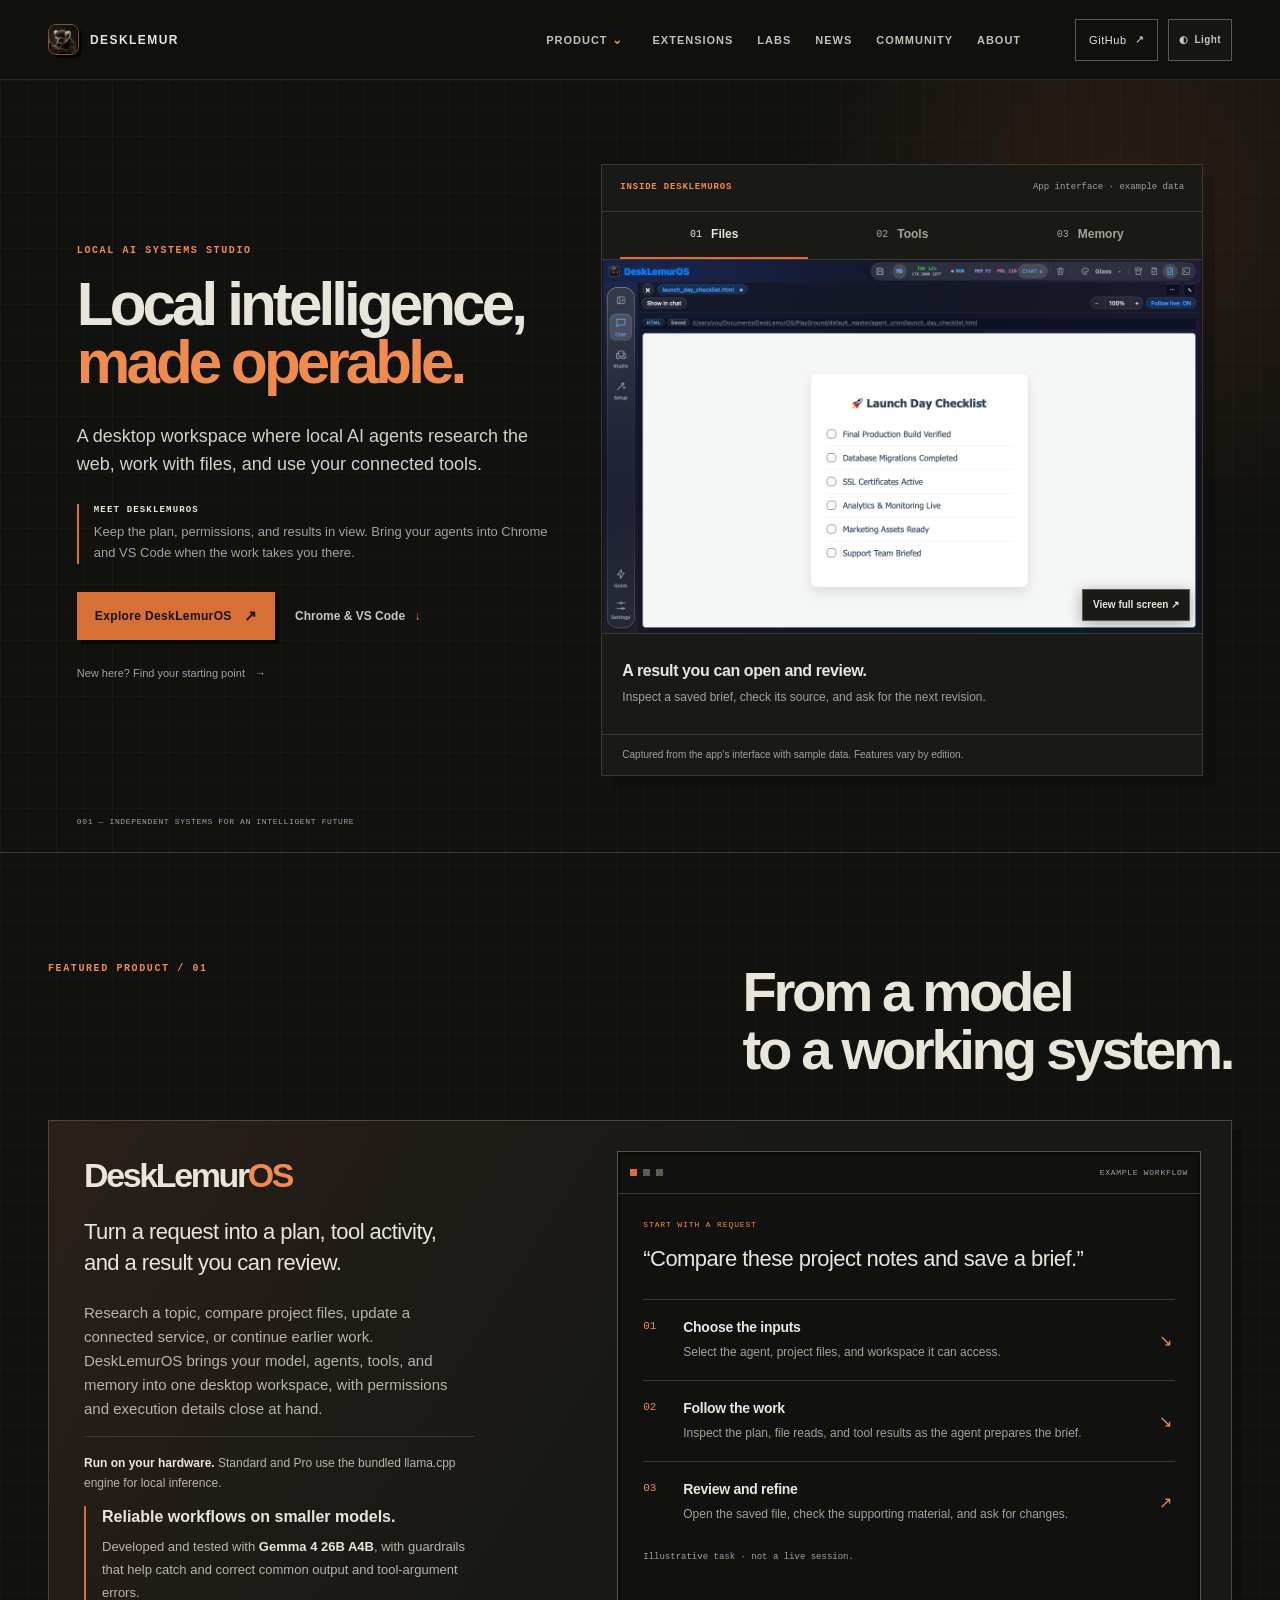
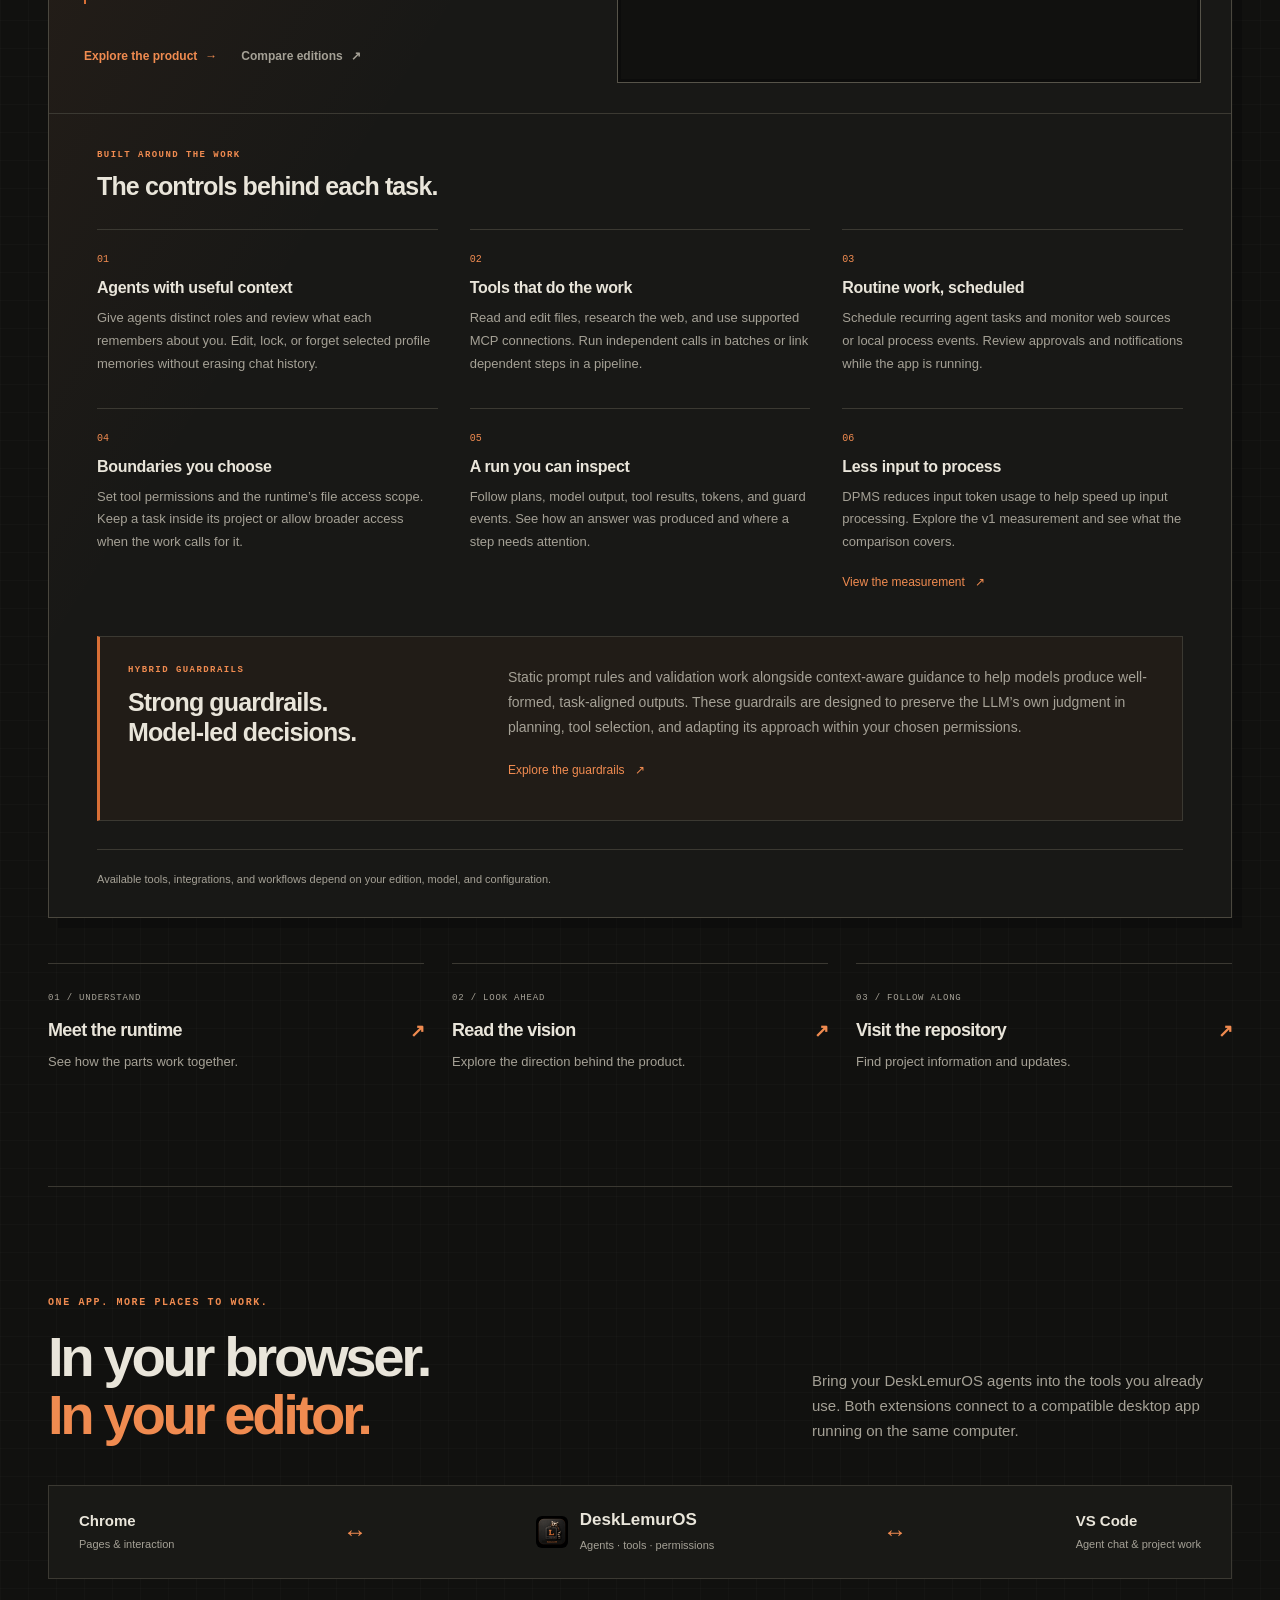
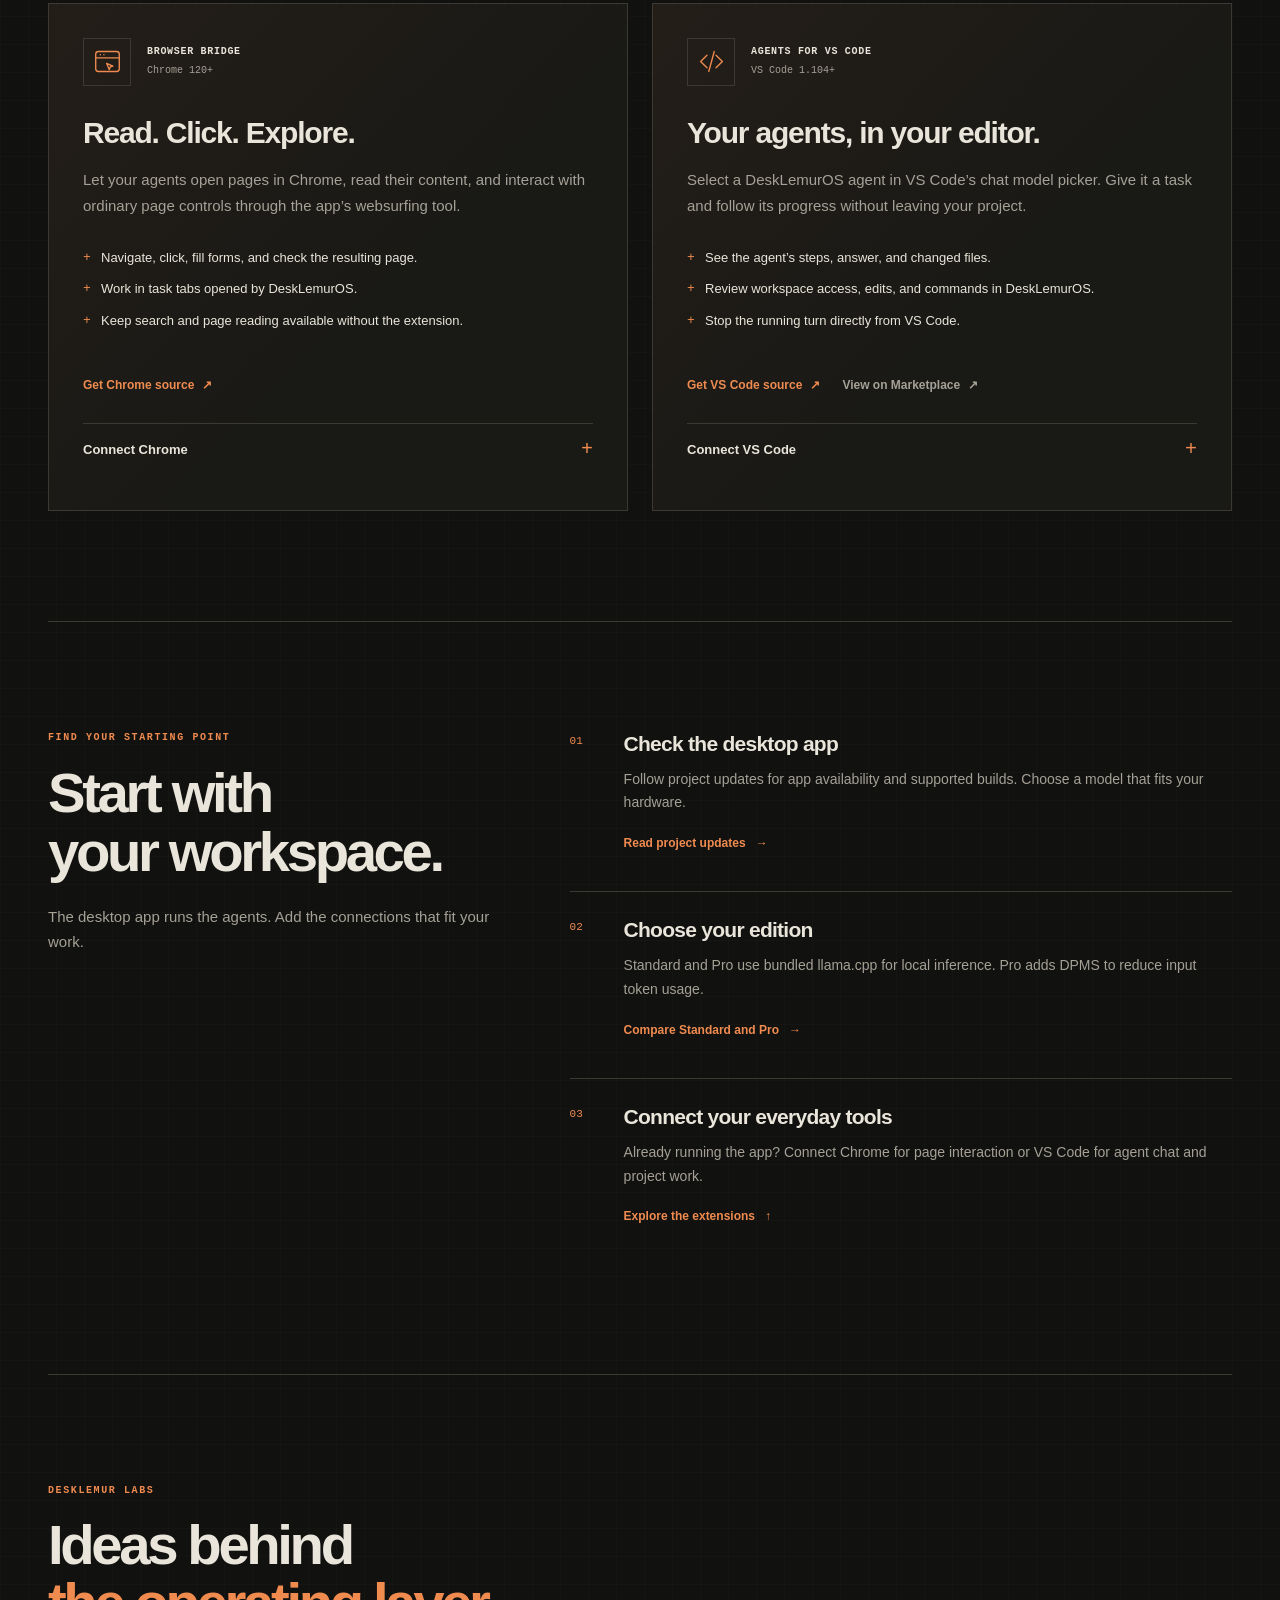
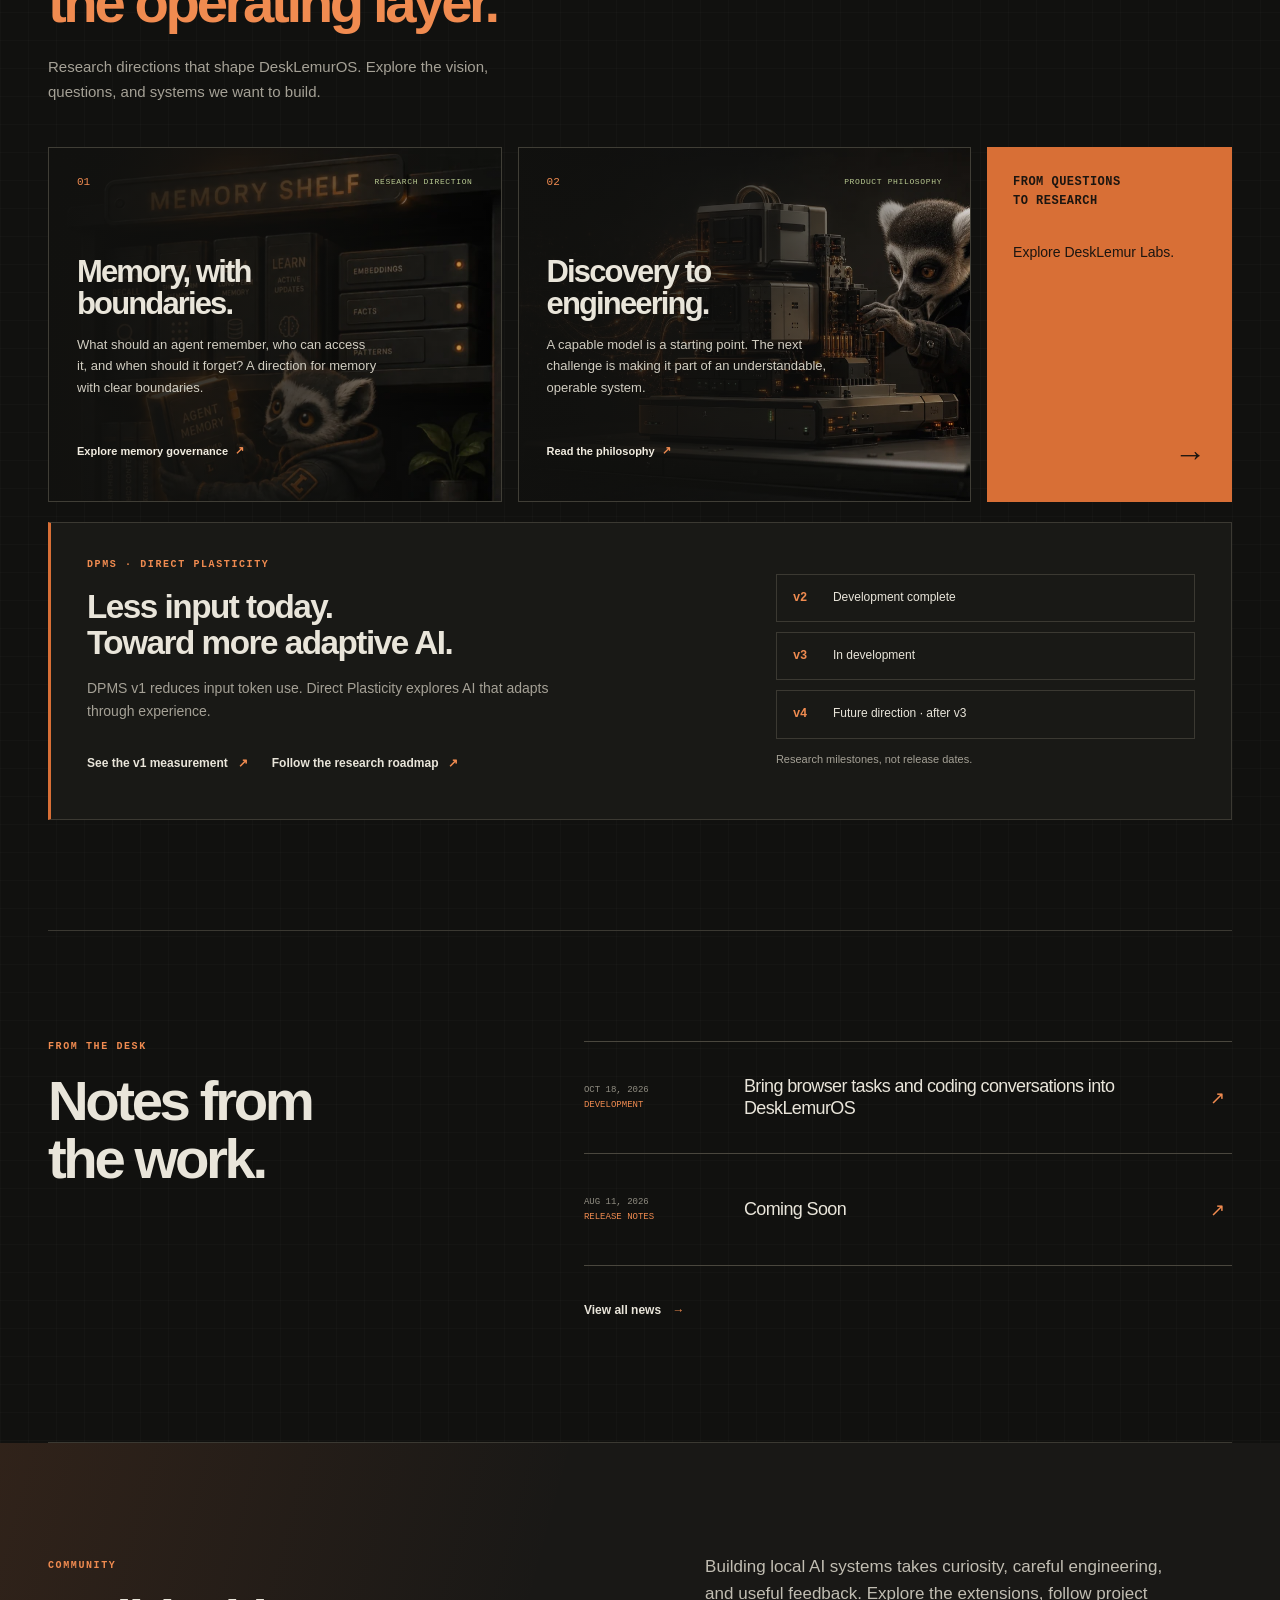
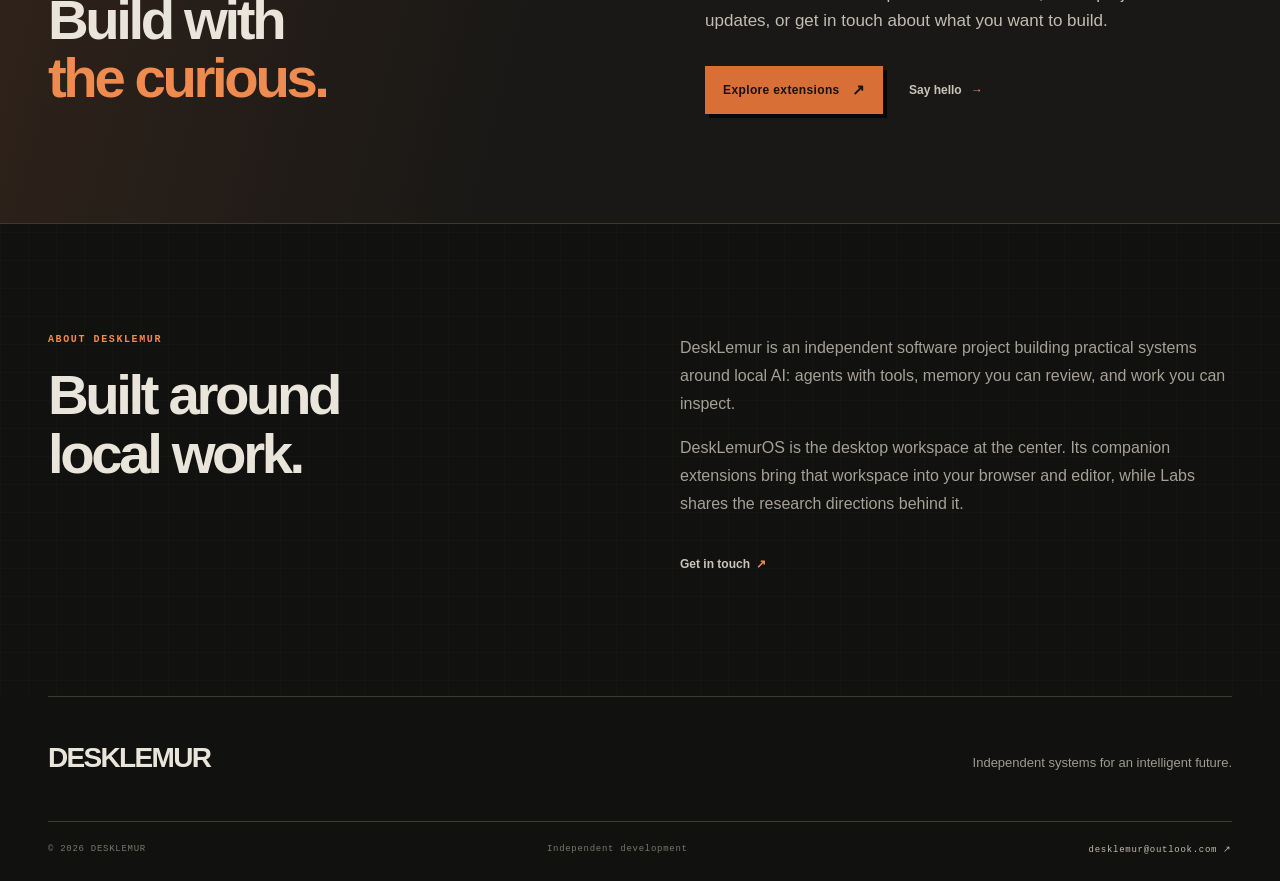
==== commit f592e010: "Focus homepage gallery screenshots on mobile" ====
--- a/index.html
+++ b/index.html
@@ -17,7 +17,7 @@
         document.documentElement.classList.toggle("light-theme", localStorage.getItem("desklemur-theme") === "light");
       } catch (_) { /* The default theme also works when storage is unavailable. */ }
     </script>
-    <link rel="stylesheet" href="./home.css?v=8f2bbfee023d323c" />
+    <link rel="stylesheet" href="./home.css?v=8ec419cd2c4d3a44" />
     <!-- DeskLemur public metadata -->
     <link rel="canonical" href="https://www.desklemur.com/" />
     <meta property="og:type" content="website" />
@@ -36,7 +36,7 @@
       <header class="site-header">
         <a class="brand" href="#top" aria-label="DeskLemur home"><span class="brand-mark"><img src="./assets/web/desklemur-mark-64.png?v=55cfd14b5d16461d" alt="" /></span><span>DESKLEMUR</span></a>
         <nav class="main-nav" id="primary-navigation" aria-label="Primary navigation">
-          <div class="product-menu" data-feature="home.product"><button class="product-trigger" type="button" aria-expanded="false" aria-controls="product-dropdown">Product <span aria-hidden="true">⌄</span></button><div class="product-dropdown" id="product-dropdown" data-product-dropdown hidden><a class="product-entry" href="./os/index.html?v=77aaeb0dda2a0ee0"><img src="./os/assets/web/icon-64.png?v=803e539b5b8541d4" alt="" /><span><b>DeskLemurOS</b><small>Local AI orchestration runtime</small></span><i aria-hidden="true">↗</i></a><div class="product-soon"><span>EXPLORE THE PRODUCT</span><b>01</b></div></div></div><a data-feature="home.product" href="#extensions">Extensions</a><a data-feature="home.labs" href="./labs/index.html?v=77aaeb0dda2a0ee0">Labs</a><a data-feature="home.news" href="./news/index.html?v=77aaeb0dda2a0ee0">News</a><a data-feature="home.community" href="#community">Community</a><a data-feature="home.about" href="#about">About</a>
+          <div class="product-menu" data-feature="home.product"><button class="product-trigger" type="button" aria-expanded="false" aria-controls="product-dropdown">Product <span aria-hidden="true">⌄</span></button><div class="product-dropdown" id="product-dropdown" data-product-dropdown hidden><a class="product-entry" href="./os/index.html?v=699463fe28099415"><img src="./os/assets/web/icon-64.png?v=803e539b5b8541d4" alt="" /><span><b>DeskLemurOS</b><small>Local AI orchestration runtime</small></span><i aria-hidden="true">↗</i></a><div class="product-soon"><span>EXPLORE THE PRODUCT</span><b>01</b></div></div></div><a data-feature="home.product" href="#extensions">Extensions</a><a data-feature="home.labs" href="./labs/index.html?v=699463fe28099415">Labs</a><a data-feature="home.news" href="./news/index.html?v=699463fe28099415">News</a><a data-feature="home.community" href="#community">Community</a><a data-feature="home.about" href="#about">About</a>
         </nav>
         <div class="header-actions"><button class="menu-toggle" type="button" aria-label="Open navigation" aria-expanded="false" aria-controls="primary-navigation">MENU</button><a class="github-link" data-site-github href="https://github.com/desklemur-dev/DeskLemurOS" target="_blank" rel="noopener noreferrer">GitHub <span aria-hidden="true">↗</span></a><button class="theme-toggle" type="button" aria-label="Switch to light theme" aria-pressed="false"><span aria-hidden="true">◐</span><span class="theme-label">Light</span></button></div>
       </header>
@@ -49,7 +49,7 @@
           <h1><span data-site-text="home.hero_title">Local intelligence,</span><br /><em data-site-text="home.hero_title_accent">made operable.</em></h1>
           <p class="hero-lead" data-site-text="home.hero_lead">A desktop workspace where local AI agents research the web, work with files, and use your connected tools.</p>
           <p class="hero-context"><span>MEET DESKLEMUROS</span>Keep the plan, permissions, and results in view. Bring your agents into Chrome and VS Code when the work takes you there.</p>
-          <div class="hero-actions"><a class="button button-primary" href="./os/index.html?v=77aaeb0dda2a0ee0"><span data-site-text="home.hero_cta_label">Explore DeskLemurOS</span> <span aria-hidden="true">↗</span></a><a class="text-link" data-feature="home.product" href="#extensions">Chrome &amp; VS Code <span aria-hidden="true">↓</span></a></div>
+          <div class="hero-actions"><a class="button button-primary" href="./os/index.html?v=699463fe28099415"><span data-site-text="home.hero_cta_label">Explore DeskLemurOS</span> <span aria-hidden="true">↗</span></a><a class="text-link" data-feature="home.product" href="#extensions">Chrome &amp; VS Code <span aria-hidden="true">↓</span></a></div>
           <a class="hero-start-link" data-feature="home.product" href="#get-started">New here? Find your starting point <span aria-hidden="true">→</span></a>
         </div>
         <div class="app-preview" id="app-preview" aria-label="Explore the DeskLemurOS app interface" data-screen-gallery>
@@ -60,16 +60,52 @@
             <button type="button" role="tab" id="screen-tab-memory" aria-controls="screen-memory" aria-selected="false" tabindex="-1">03 <span>Memory</span></button>
           </div>
           <figure class="preview-panel" role="tabpanel" id="screen-files" aria-labelledby="screen-tab-files" tabindex="0">
-            <button class="preview-image" type="button" data-screen-open aria-label="Enlarge File Review app screenshot"><img src="./os/assets/product/file-review-html.png?v=e135439c023f67b2" alt="DeskLemurOS File Review with a saved example project brief, source controls, and next steps." width="1280" height="796" fetchpriority="high" /><span class="preview-enlarge" aria-hidden="true">View full screen ↗</span></button>
-            <figcaption><strong>A result you can open and review.</strong><span>Inspect a saved brief, check its source, and ask for the next revision.</span></figcaption>
+            <button class="preview-image" type="button" data-screen-open aria-label="Enlarge File Review app screenshot" aria-haspopup="dialog">
+              <picture style="--screen-width:304.762%;--screen-left:-109.524%;--screen-top:-96.429%">
+                <source media="(max-width: 680px)" srcset="./os/assets/product/mobile-files-fbef37b8e52c.webp" width="1280" height="800" data-screen-title="File Review" data-screen-alt="DeskLemurOS File Review with the Launch Day Checklist open." />
+                <img src="./os/assets/product/file-review-html.png?v=e135439c023f67b2" alt="DeskLemurOS File Review with a saved example project brief, source controls, and next steps." width="1280" height="796" fetchpriority="high" />
+              </picture>
+              <span class="preview-enlarge" aria-hidden="true">
+                <span class="preview-label-desktop">View full screen ↗</span>
+                <span class="preview-label-mobile">View full screenshot <b>↗</b></span>
+              </span>
+            </button>
+            <figcaption>
+              <strong class="preview-caption-desktop">A result you can open and review.</strong><span class="preview-caption-desktop">Inspect a saved brief, check its source, and ask for the next revision.</span>
+              <strong class="preview-caption-mobile">Review a saved checklist.</strong><span class="preview-caption-mobile">Open the result in File Review and see what the agent saved.</span>
+            </figcaption>
           </figure>
           <figure class="preview-panel" role="tabpanel" id="screen-tools" aria-labelledby="screen-tab-tools" tabindex="0" hidden>
-            <button class="preview-image" type="button" data-screen-open aria-label="Enlarge MCP tools app screenshot"><img src="./os/assets/product/mcp-saved-tools.png?v=0e3815634da59fab" alt="DeskLemurOS Tool Builder showing a saved MCP connector and its tools." width="1236" height="731" loading="lazy" decoding="async" /><span class="preview-enlarge" aria-hidden="true">View full screen ↗</span></button>
-            <figcaption><strong>Your tools, connected to the task.</strong><span>Inspect an MCP connector and select the tools your agents can use.</span></figcaption>
+            <button class="preview-image" type="button" data-screen-open aria-label="Enlarge MCP tools app screenshot" aria-haspopup="dialog">
+              <picture style="--screen-width:207.104%;--screen-left:-3.279%;--screen-top:-42.213%">
+                <source media="(max-width: 680px)" srcset="./os/assets/product/mobile-tools-37f765ab929b.webp" width="758" height="620" data-screen-title="Active Tools" data-screen-alt="DeskLemurOS Active Tools showing enabled system tools and the Policy button on llm_transform." />
+                <img src="./os/assets/product/mcp-saved-tools.png?v=0e3815634da59fab" alt="DeskLemurOS Tool Builder showing a saved MCP connector and its tools." width="1236" height="731" loading="lazy" decoding="async" />
+              </picture>
+              <span class="preview-enlarge" aria-hidden="true">
+                <span class="preview-label-desktop">View full screen ↗</span>
+                <span class="preview-label-mobile">View full screenshot <b>↗</b></span>
+              </span>
+            </button>
+            <figcaption>
+              <strong class="preview-caption-desktop">Your tools, connected to the task.</strong><span class="preview-caption-desktop">Inspect an MCP connector and select the tools your agents can use.</span>
+              <strong class="preview-caption-mobile">Choose what agents can use.</strong><span class="preview-caption-mobile">Open a tool’s Policy to review its controls.</span>
+            </figcaption>
           </figure>
           <figure class="preview-panel" role="tabpanel" id="screen-memory" aria-labelledby="screen-tab-memory" tabindex="0" hidden>
-            <button class="preview-image" type="button" data-screen-open aria-label="Enlarge agent memory app screenshot"><img src="./os/assets/product/agent-memories.png?v=904e77c520b25a89" alt="DeskLemurOS Agent Memory showing example profile memories with Edit and Forget controls." width="1020" height="828" loading="lazy" decoding="async" /><span class="preview-enlarge" aria-hidden="true">View full screen ↗</span></button>
-            <figcaption><strong>Memory you can see and adjust.</strong><span>Review what an agent remembers about you, then edit or forget selected memories.</span></figcaption>
+            <button class="preview-image" type="button" data-screen-open aria-label="Enlarge agent memory app screenshot" aria-haspopup="dialog">
+              <picture style="--screen-width:447.368%;--screen-left:-339.035%;--screen-top:-309.868%">
+                <source media="(max-width: 680px)" srcset="./os/assets/product/mobile-memory-ba41c627206e.webp" width="1020" height="952" data-screen-title="Agent Memory" data-screen-alt="ATLAS’s saved profile memories with Edit, Unlock, and Forget controls." />
+                <img src="./os/assets/product/agent-memories.png?v=904e77c520b25a89" alt="DeskLemurOS Agent Memory showing example profile memories with Edit and Forget controls." width="1020" height="828" loading="lazy" decoding="async" />
+              </picture>
+              <span class="preview-enlarge" aria-hidden="true">
+                <span class="preview-label-desktop">View full screen ↗</span>
+                <span class="preview-label-mobile">View full screenshot <b>↗</b></span>
+              </span>
+            </button>
+            <figcaption>
+              <strong class="preview-caption-desktop">Memory you can see and adjust.</strong><span class="preview-caption-desktop">Review what an agent remembers about you, then edit or forget selected memories.</span>
+              <strong class="preview-caption-mobile">Review what an agent remembers.</strong><span class="preview-caption-mobile">Edit, unlock, or forget a selected memory.</span>
+            </figcaption>
           </figure>
           <p class="preview-note">Captured from the app’s interface with sample data. Features vary by edition.</p>
         </div>
@@ -85,7 +121,7 @@
             <p>Research a topic, compare project files, update a connected service, or continue earlier work. DeskLemurOS brings your model, agents, tools, and memory into one desktop workspace, with permissions and execution details close at hand.</p>
             <p class="product-engine-note"><strong>Run on your hardware.</strong> Standard and Pro use the bundled llama.cpp engine for local inference.</p>
             <p class="product-model-note"><strong>Reliable workflows on smaller models.</strong> Developed and tested with <b>Gemma 4 26B A4B</b>, with guardrails that help catch and correct common output and tool-argument errors.</p>
-            <div class="product-actions"><a class="card-link" href="./os/index.html?v=77aaeb0dda2a0ee0">Explore the product <span aria-hidden="true">→</span></a><a class="card-link secondary" href="./os/index.html?v=77aaeb0dda2a0ee0#/#editions">Compare editions <span aria-hidden="true">↗</span></a></div>
+            <div class="product-actions"><a class="card-link" href="./os/index.html?v=699463fe28099415">Explore the product <span aria-hidden="true">→</span></a><a class="card-link secondary" href="./os/index.html?v=699463fe28099415#/#editions">Compare editions <span aria-hidden="true">↗</span></a></div>
           </div>
           <div class="runtime-window" role="group" aria-label="Example workflow: compare project notes and save a brief">
             <div class="window-top" aria-hidden="true"><span></span><span></span><span></span><b>EXAMPLE WORKFLOW</b></div>
@@ -106,18 +142,18 @@
               <li><span class="capability-number" aria-hidden="true">03</span><h4>Routine work, scheduled</h4><p>Schedule recurring agent tasks and monitor web sources or local process events. Review approvals and notifications while the app is running.</p></li>
               <li><span class="capability-number" aria-hidden="true">04</span><h4>Boundaries you choose</h4><p>Set tool permissions and the runtime’s file access scope. Keep a task inside its project or allow broader access when the work calls for it.</p></li>
               <li><span class="capability-number" aria-hidden="true">05</span><h4>A run you can inspect</h4><p>Follow plans, model output, tool results, tokens, and guard events. See how an answer was produced and where a step needs attention.</p></li>
-              <li><span class="capability-number" aria-hidden="true">06</span><h4>Less input to process</h4><p>DPMS reduces input token usage to help speed up input processing. Explore the v1 measurement and see what the comparison covers.</p><a href="./os/index.html?v=77aaeb0dda2a0ee0#/#dpms">View the measurement <span aria-hidden="true">↗</span></a></li>
+              <li><span class="capability-number" aria-hidden="true">06</span><h4>Less input to process</h4><p>DPMS reduces input token usage to help speed up input processing. Explore the v1 measurement and see what the comparison covers.</p><a href="./os/index.html?v=699463fe28099415#/#dpms">View the measurement <span aria-hidden="true">↗</span></a></li>
             </ul>
             <div class="product-guardrails">
               <div><p class="eyebrow">HYBRID GUARDRAILS</p><h4>Strong guardrails.<br />Model-led decisions.</h4></div>
-              <div><p>Static prompt rules and validation work alongside context-aware guidance to help models produce well-formed, task-aligned outputs. These guardrails are designed to preserve the LLM’s own judgment in planning, tool selection, and adapting its approach within your chosen permissions.</p><a href="./os/index.html?v=77aaeb0dda2a0ee0#/#guardrails">Explore the guardrails <span aria-hidden="true">↗</span></a></div>
+              <div><p>Static prompt rules and validation work alongside context-aware guidance to help models produce well-formed, task-aligned outputs. These guardrails are designed to preserve the LLM’s own judgment in planning, tool selection, and adapting its approach within your chosen permissions.</p><a href="./os/index.html?v=699463fe28099415#/#guardrails">Explore the guardrails <span aria-hidden="true">↗</span></a></div>
             </div>
             <p class="product-availability">Available tools, integrations, and workflows depend on your edition, model, and configuration.</p>
           </div>
         </article>
         <div class="product-guide" aria-label="Explore DeskLemurOS">
-          <a href="./os/index.html?v=77aaeb0dda2a0ee0"><span>01 / UNDERSTAND</span><strong>Meet the runtime <i aria-hidden="true">↗</i></strong><p>See how the parts work together.</p></a>
-          <a href="./os/index.html?v=77aaeb0dda2a0ee0#/vision"><span>02 / LOOK AHEAD</span><strong>Read the vision <i aria-hidden="true">↗</i></strong><p>Explore the direction behind the product.</p></a>
+          <a href="./os/index.html?v=699463fe28099415"><span>01 / UNDERSTAND</span><strong>Meet the runtime <i aria-hidden="true">↗</i></strong><p>See how the parts work together.</p></a>
+          <a href="./os/index.html?v=699463fe28099415#/vision"><span>02 / LOOK AHEAD</span><strong>Read the vision <i aria-hidden="true">↗</i></strong><p>Explore the direction behind the product.</p></a>
           <a data-site-github href="https://github.com/desklemur-dev/DeskLemurOS" target="_blank" rel="noopener noreferrer"><span>03 / FOLLOW ALONG</span><strong>Visit the repository <i aria-hidden="true">↗</i></strong><p>Find project information and updates.</p></a>
         </div>
       </section>
@@ -149,15 +185,15 @@
 
       <section class="getting-started section" id="get-started" data-feature="home.product" aria-labelledby="start-title">
         <div><p class="eyebrow">FIND YOUR STARTING POINT</p><h2 id="start-title">Start with<br />your workspace.</h2><p class="section-intro">The desktop app runs the agents. Add the connections that fit your work.</p></div>
-        <ol class="start-steps"><li><span>01</span><div><h3>Check the desktop app</h3><p>Follow project updates for app availability and supported builds. Choose a model that fits your hardware.</p><a href="./news/index.html?v=77aaeb0dda2a0ee0">Read project updates <span aria-hidden="true">→</span></a></div></li><li><span>02</span><div><h3>Choose your edition</h3><p>Standard and Pro use bundled llama.cpp for local inference. Pro adds DPMS to reduce input token usage.</p><a href="./os/index.html?v=77aaeb0dda2a0ee0#/#editions">Compare Standard and Pro <span aria-hidden="true">→</span></a></div></li><li><span>03</span><div><h3>Connect your everyday tools</h3><p>Already running the app? Connect Chrome for page interaction or VS Code for agent chat and project work.</p><a href="#extensions">Explore the extensions <span aria-hidden="true">↑</span></a></div></li></ol>
+        <ol class="start-steps"><li><span>01</span><div><h3>Check the desktop app</h3><p>Follow project updates for app availability and supported builds. Choose a model that fits your hardware.</p><a href="./news/index.html?v=699463fe28099415">Read project updates <span aria-hidden="true">→</span></a></div></li><li><span>02</span><div><h3>Choose your edition</h3><p>Standard and Pro use bundled llama.cpp for local inference. Pro adds DPMS to reduce input token usage.</p><a href="./os/index.html?v=699463fe28099415#/#editions">Compare Standard and Pro <span aria-hidden="true">→</span></a></div></li><li><span>03</span><div><h3>Connect your everyday tools</h3><p>Already running the app? Connect Chrome for page interaction or VS Code for agent chat and project work.</p><a href="#extensions">Explore the extensions <span aria-hidden="true">↑</span></a></div></li></ol>
       </section>
 
       <section class="labs section" id="labs" data-feature="home.labs">
         <div class="section-heading compact"><p class="eyebrow">DESKLEMUR LABS</p><h2>Ideas behind<br /><em>the operating layer.</em></h2><p class="section-intro">Research directions that shape DeskLemurOS. Explore the vision, questions, and systems we want to build.</p></div>
         <div class="labs-grid">
-          <article class="lab-card lab-card-visual lab-card-memory"><img class="lab-photo" src="./assets/web/memory-with-boundaries.webp?v=2d2eba01d0295ee1" alt="An illustrated memory shelf with separate compartments" loading="lazy" decoding="async" /><div><span class="lab-number">01</span><span class="lab-state">RESEARCH DIRECTION</span></div><h3>Memory, with boundaries.</h3><p>What should an agent remember, who can access it, and when should it forget? A direction for memory with clear boundaries.</p><a href="./os/index.html?v=77aaeb0dda2a0ee0#/vision#memory-governance">Explore memory governance <span aria-hidden="true">↗</span></a></article>
-          <article class="lab-card lab-card-visual"><img class="lab-photo" src="./os/assets/vision/web/discovery-to-engineering.webp?v=e1cf301739234d48" alt="A DeskLemur engineer working on a local AI system" loading="lazy" decoding="async" /><div><span class="lab-number">02</span><span class="lab-state">PRODUCT PHILOSOPHY</span></div><h3>Discovery to engineering.</h3><p>A capable model is a starting point. The next challenge is making it part of an understandable, operable system.</p><a href="./os/index.html?v=77aaeb0dda2a0ee0#/vision#discovery-to-engineering">Read the philosophy <span aria-hidden="true">↗</span></a></article>
-          <a class="labs-more" href="./labs/index.html?v=77aaeb0dda2a0ee0"><span>FROM QUESTIONS<br />TO RESEARCH</span><p>Explore DeskLemur Labs.</p><b aria-hidden="true">→</b></a>
+          <article class="lab-card lab-card-visual lab-card-memory"><img class="lab-photo" src="./assets/web/memory-with-boundaries.webp?v=2d2eba01d0295ee1" alt="An illustrated memory shelf with separate compartments" loading="lazy" decoding="async" /><div><span class="lab-number">01</span><span class="lab-state">RESEARCH DIRECTION</span></div><h3>Memory, with boundaries.</h3><p>What should an agent remember, who can access it, and when should it forget? A direction for memory with clear boundaries.</p><a href="./os/index.html?v=699463fe28099415#/vision#memory-governance">Explore memory governance <span aria-hidden="true">↗</span></a></article>
+          <article class="lab-card lab-card-visual"><img class="lab-photo" src="./os/assets/vision/web/discovery-to-engineering.webp?v=e1cf301739234d48" alt="A DeskLemur engineer working on a local AI system" loading="lazy" decoding="async" /><div><span class="lab-number">02</span><span class="lab-state">PRODUCT PHILOSOPHY</span></div><h3>Discovery to engineering.</h3><p>A capable model is a starting point. The next challenge is making it part of an understandable, operable system.</p><a href="./os/index.html?v=699463fe28099415#/vision#discovery-to-engineering">Read the philosophy <span aria-hidden="true">↗</span></a></article>
+          <a class="labs-more" href="./labs/index.html?v=699463fe28099415"><span>FROM QUESTIONS<br />TO RESEARCH</span><p>Explore DeskLemur Labs.</p><b aria-hidden="true">→</b></a>
         </div>
         <article class="labs-research" aria-labelledby="labs-research-title">
           <div class="labs-research-copy">
@@ -165,8 +201,8 @@
             <h3 id="labs-research-title">Less input today.<br />Toward more adaptive AI.</h3>
             <p>DPMS v1 reduces input token use. Direct Plasticity explores AI that adapts through experience.</p>
             <div class="labs-research-links">
-              <a href="./os/index.html?v=77aaeb0dda2a0ee0#/#dpms">See the v1 measurement <span aria-hidden="true">↗</span></a>
-              <a href="./labs/index.html?v=77aaeb0dda2a0ee0#dpms-roadmap">Follow the research roadmap <span aria-hidden="true">↗</span></a>
+              <a href="./labs/dpms-v1/">See the v1 measurement <span aria-hidden="true">↗</span></a>
+              <a href="./labs/index.html?v=699463fe28099415#dpms-roadmap">Follow the research roadmap <span aria-hidden="true">↗</span></a>
             </div>
           </div>
           <div class="labs-research-progress">
@@ -182,8 +218,8 @@
 
       <section class="news section" id="news" data-feature="home.news">
         <div class="news-intro"><p class="eyebrow">FROM THE DESK</p><h2>Notes from<br />the work.</h2></div>
-        <div class="news-list" data-news-list><p class="news-empty">Read project notes and updates in the <a href="./news/index.html?v=77aaeb0dda2a0ee0">news archive</a>.</p></div>
-        <a class="all-news" href="./news/index.html?v=77aaeb0dda2a0ee0">View all news <span>→</span></a>
+        <div class="news-list" data-news-list><p class="news-empty">Read project notes and updates in the <a href="./news/index.html?v=699463fe28099415">news archive</a>.</p></div>
+        <a class="all-news" href="./news/index.html?v=699463fe28099415">View all news <span>→</span></a>
       </section>
 
       <section class="community section" id="community" data-feature="home.community"><div class="community-grid"><div><p class="eyebrow">COMMUNITY</p><h2>Build with<br /><em>the curious.</em></h2></div><div class="community-copy"><p>Building local AI systems takes curiosity, careful engineering, and useful feedback. Explore the extensions, follow project updates, or get in touch about what you want to build.</p><div><a class="button button-primary" data-feature="home.product" href="#extensions">Explore extensions <span aria-hidden="true">↗</span></a><a class="text-link" data-site-contact href="mailto:desklemur@outlook.com">Say hello <span>→</span></a></div></div></div></section>
@@ -194,8 +230,8 @@
 
       <footer class="footer" data-feature="home.about"><div class="footer-top"><p class="footer-wordmark">DESKLEMUR</p><p data-site-text="home.footer_tagline">Independent systems for an intelligent future.</p></div><div class="footer-bottom"><span>© <span data-site-text="site.copyright_year">2026</span> DESKLEMUR</span><span data-site-text="site.location">Independent development</span><a data-site-contact href="mailto:desklemur@outlook.com">desklemur@outlook.com ↗</a></div></footer>
     <dialog class="screen-dialog" id="screen-viewer" aria-labelledby="screen-viewer-title"><div class="screen-dialog-heading"><p id="screen-viewer-title">App interface</p><form method="dialog"><button type="submit" aria-label="Close app screenshot">Close <span aria-hidden="true">×</span></button></form></div><img data-screen-full alt="" /><p class="screen-dialog-note">App interface captured with example data · features vary by edition.</p></dialog>
-    <script src="./site-data.js?v=0edc46a20909ac9b"></script>
+    <script src="./site-data.js?v=c08ae4bd174f5c05"></script>
     <script src="./news-data.js?v=c041c08be8fa48c0"></script>
-    <script src="./home.js?v=8841248973b69c00"></script>
+    <script src="./home.js?v=acc26c9234c4ee3e"></script>
   </body>
 </html>
--- a/home.css
+++ b/home.css
@@ -303,6 +303,8 @@
 .preview-panel { margin:0; }
 .preview-panel:focus-visible { outline:2px solid var(--orange-light); outline-offset:3px; }
 .preview-image { position:relative; display:block; width:100%; aspect-ratio:1.6; margin:0; padding:0; border:0; border-bottom:1px solid var(--line); background:#11110f; cursor:zoom-in; overflow:hidden; }
+.preview-image picture { display:contents; }
+.preview-label-mobile,.preview-caption-mobile { display:none; }
 .preview-image img { display:block; width:100%; height:100%; object-fit:contain; }
 .preview-enlarge { position:absolute; right:12px; bottom:12px; padding:8px 10px; border:1px solid #5c594f; background:#191916; color:#e9e5da; font:600 10px/1.4 Arial,Helvetica,sans-serif; box-shadow:0 3px 15px #0005; }
 .preview-image:hover .preview-enlarge { border-color:var(--orange); }
@@ -390,13 +392,21 @@
   .home-page .hero-lead { font-size:16px; }
   .home-page .hero-context { margin-top:20px; font-size:12px; }
   .home-page .hero-actions { gap:18px; }
-  .preview-heading { padding:12px; font-size:8px; }
-  .preview-data-label { font-size:8px; }
+  .preview-heading { padding:12px; }
   .preview-tabs { padding:0 10px; }
   .preview-tabs button { gap:6px; }
-  .preview-panel figcaption { padding:18px 16px; min-height:108px; }
   .preview-panel figcaption strong { font-size:15px; }
-  .preview-enlarge { bottom:8px; right:8px; font-size:9px; padding:7px; }
+  .preview-heading,.preview-data-label { font-size:11px; }
+  .preview-panel { padding:12px 12px 0; }
+  .preview-image { aspect-ratio:auto; text-align:left; border:1px solid var(--line); }
+  .preview-image picture { display:block; position:relative; aspect-ratio:3 / 2; overflow:hidden; }
+  .preview-image picture img { position:absolute; width:var(--screen-width); height:auto; max-width:none; left:var(--screen-left); top:var(--screen-top); }
+  .preview-enlarge { position:static; display:block; padding:0 11px; border:0; border-top:1px solid var(--line); background:var(--panel); color:var(--ink); font-size:12px; box-shadow:none; }
+  .preview-label-desktop,.preview-caption-desktop { display:none; }
+  .preview-label-mobile { display:flex; justify-content:space-between; align-items:center; min-height:44px; }
+  .preview-label-mobile b { color:var(--orange-light); font-size:15px; }
+  .preview-caption-mobile { display:block; }
+  .preview-panel figcaption { padding:13px 2px 15px; min-height:84px; align-content:start; gap:4px; }
   .preview-note { padding:12px 16px; }
   .screen-dialog { width:calc(100% - 20px); max-height:calc(100dvh - 20px); }
   .screen-dialog-heading { padding:10px 12px; gap:12px; }
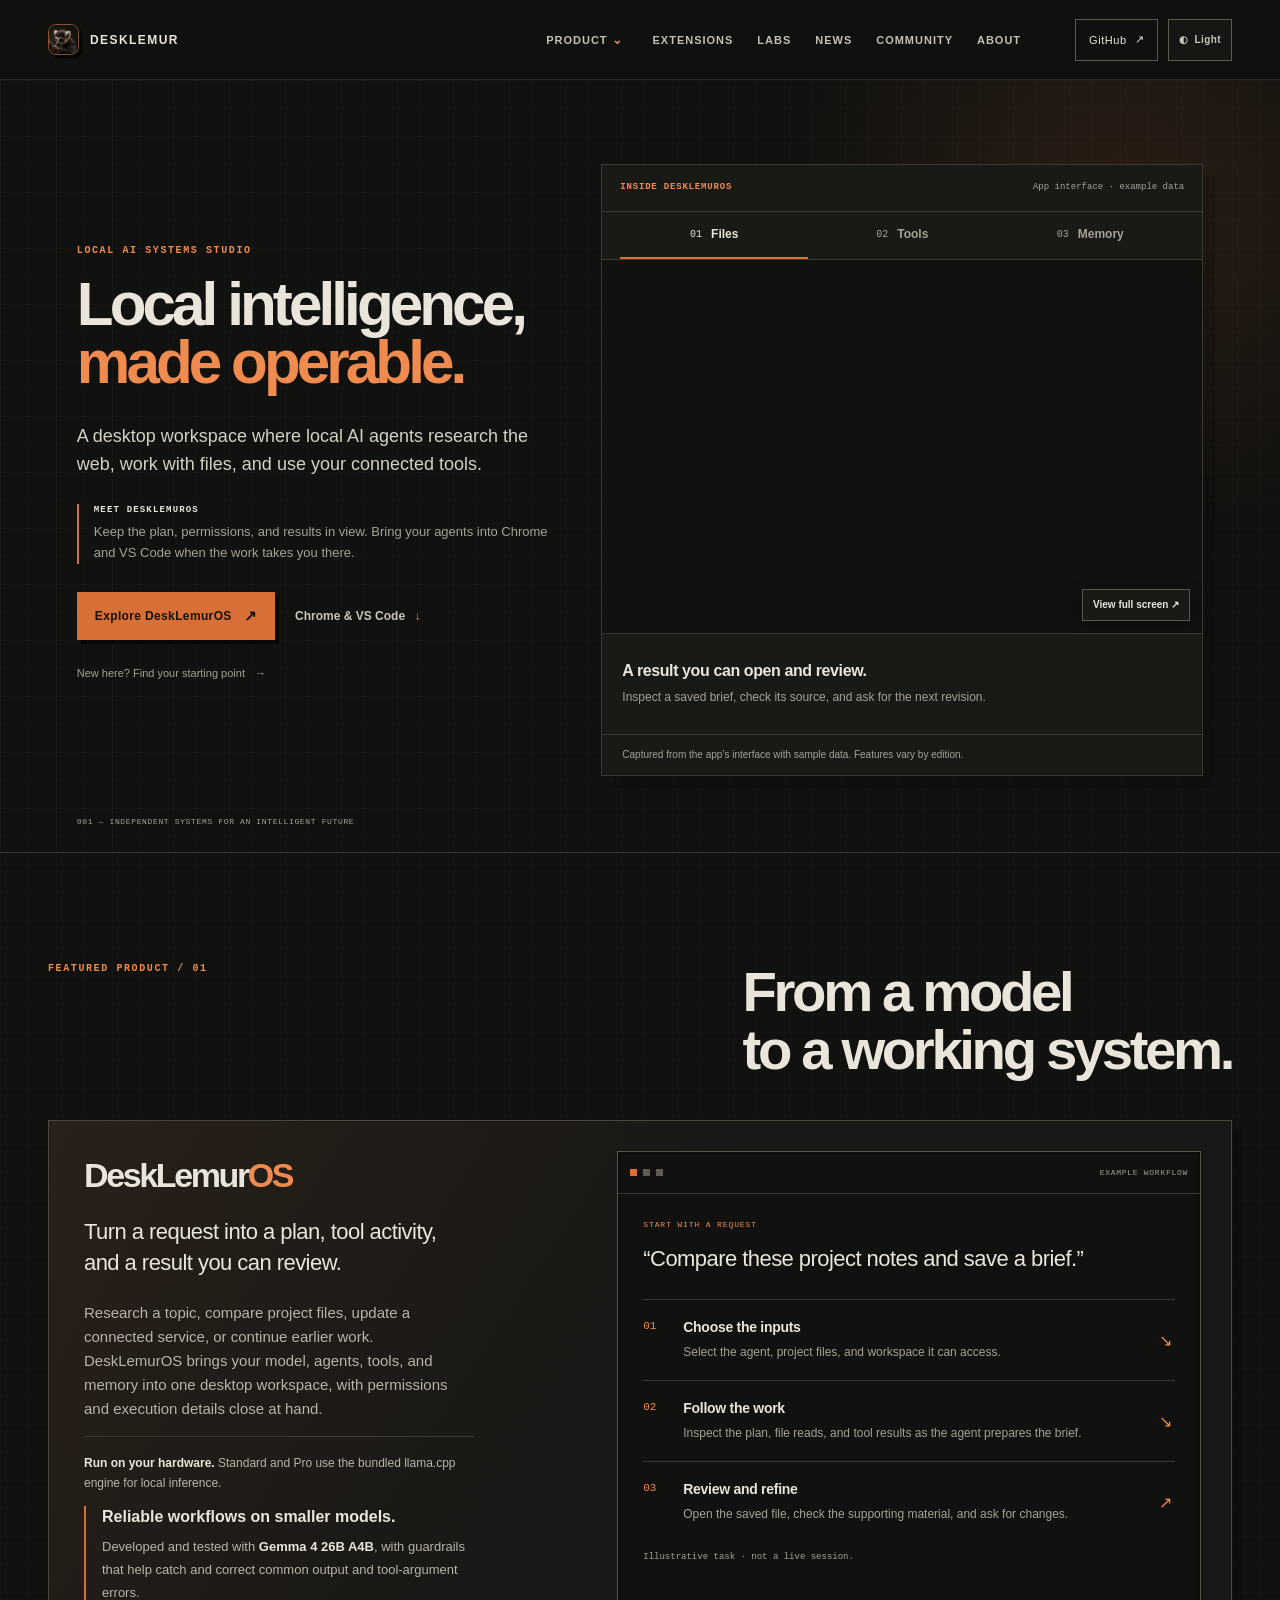
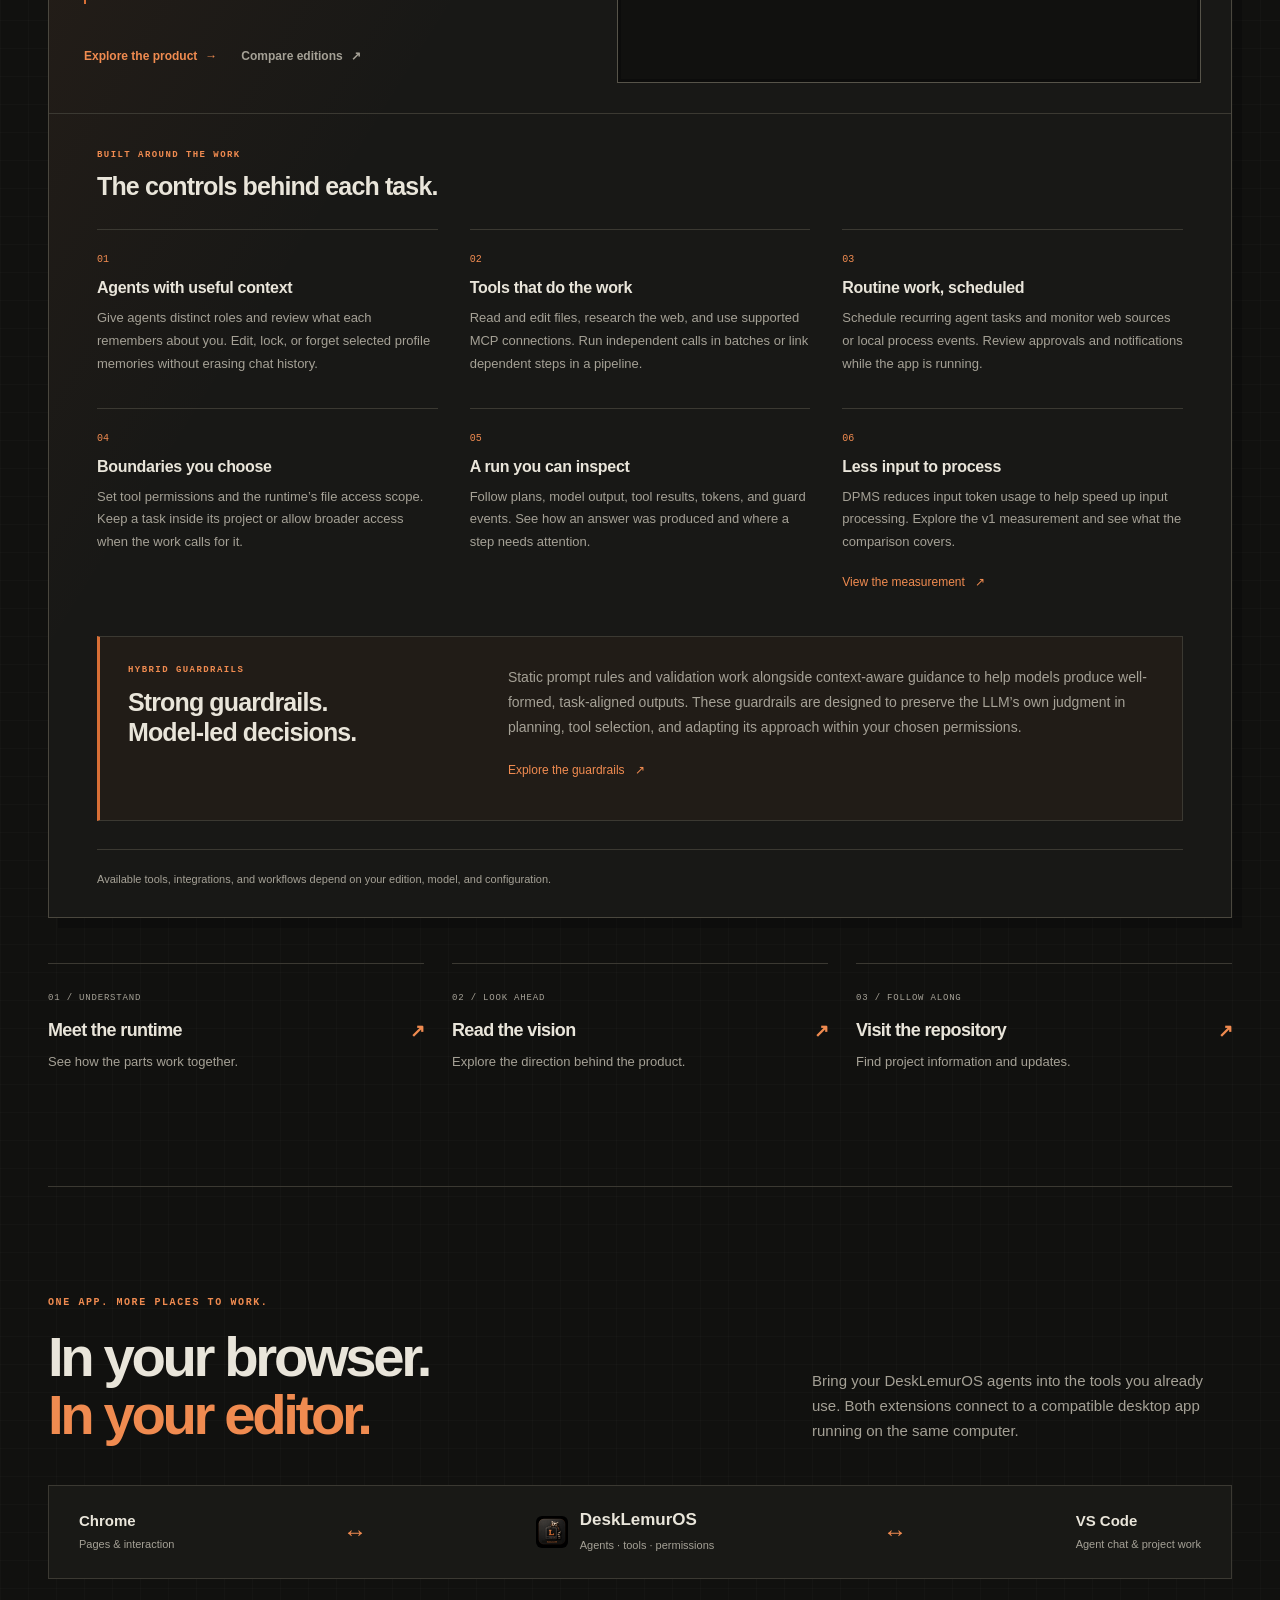
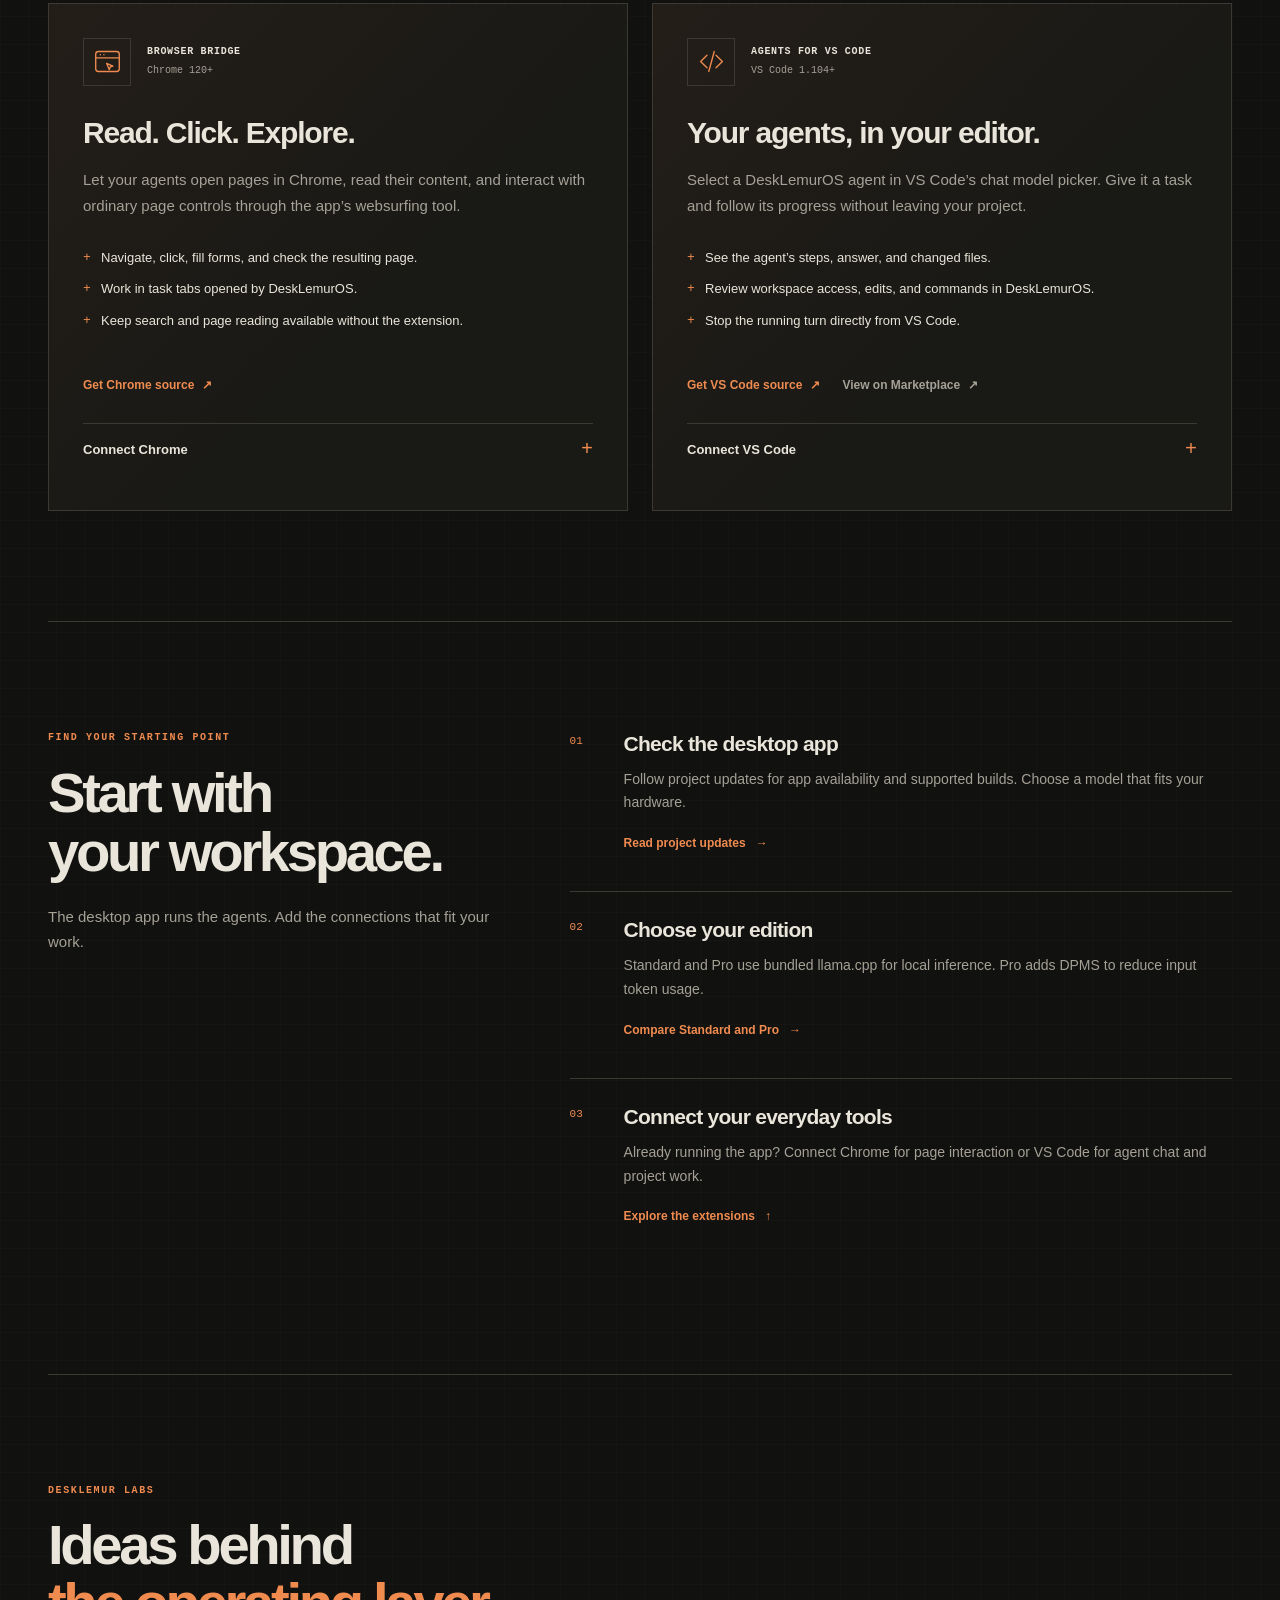
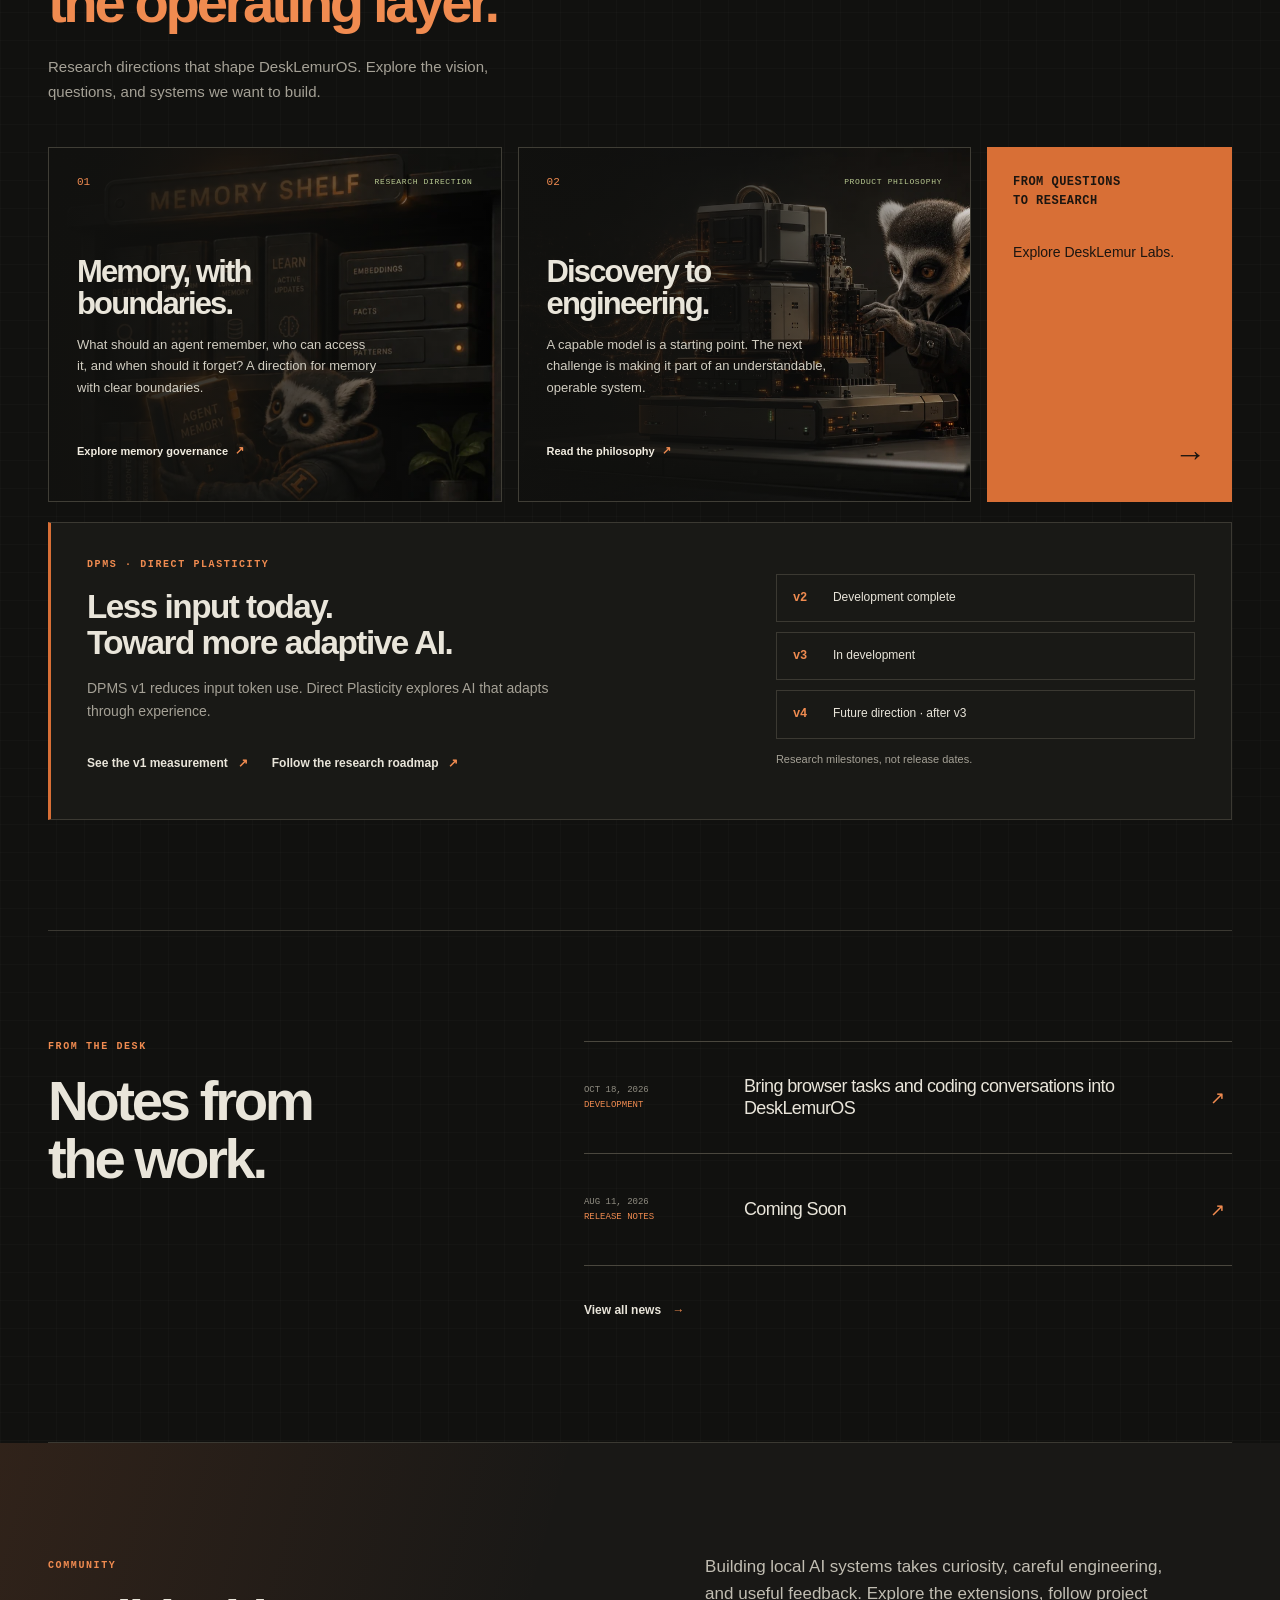
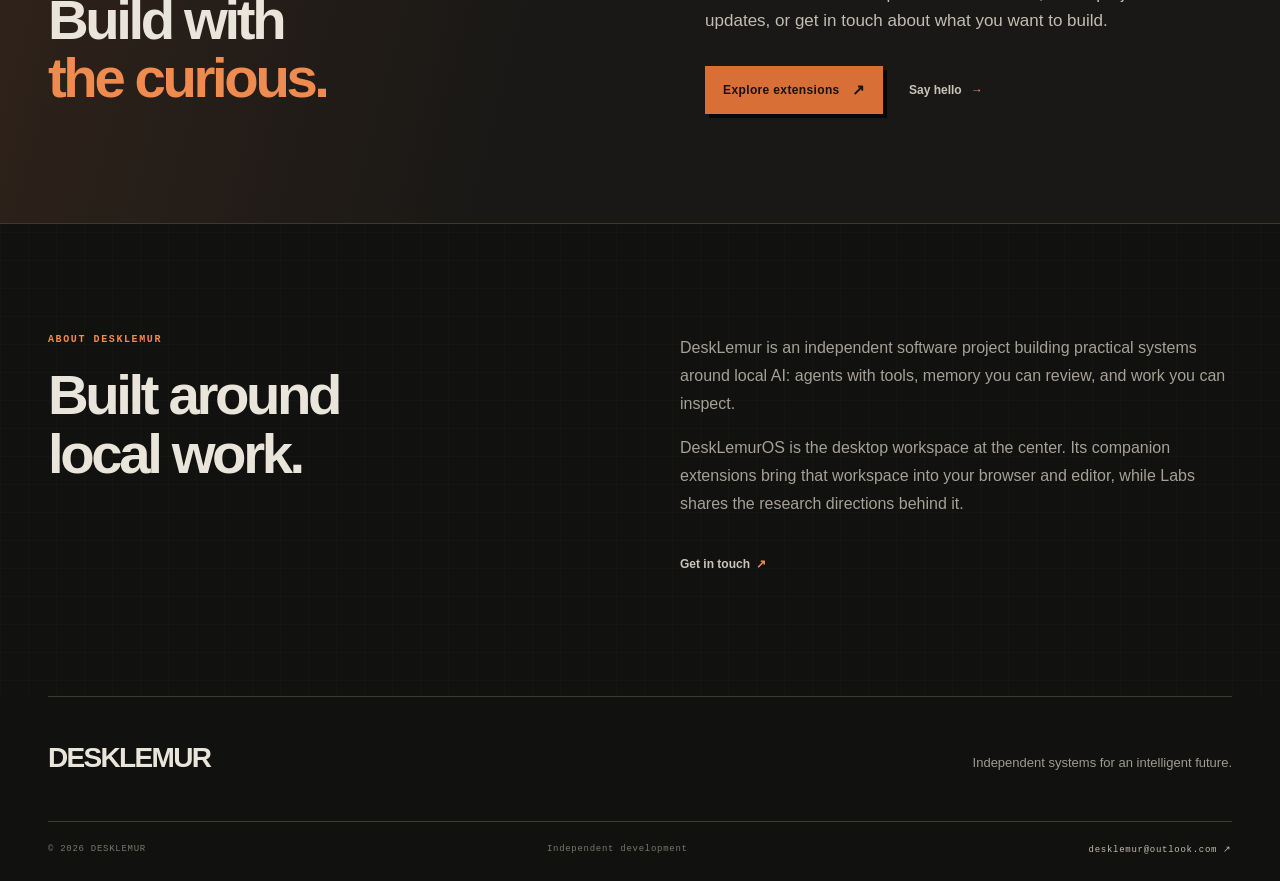
==== commit fa06c2dd: "Show full Memory screenshot on mobile" ====
--- a/index.html
+++ b/index.html
@@ -17,7 +17,7 @@
         document.documentElement.classList.toggle("light-theme", localStorage.getItem("desklemur-theme") === "light");
       } catch (_) { /* The default theme also works when storage is unavailable. */ }
     </script>
-    <link rel="stylesheet" href="./home.css?v=8ec419cd2c4d3a44" />
+    <link rel="stylesheet" href="./home.css?v=3308ccd07e5681a9" />
     <!-- DeskLemur public metadata -->
     <link rel="canonical" href="https://www.desklemur.com/" />
     <meta property="og:type" content="website" />
@@ -36,7 +36,7 @@
       <header class="site-header">
         <a class="brand" href="#top" aria-label="DeskLemur home"><span class="brand-mark"><img src="./assets/web/desklemur-mark-64.png?v=55cfd14b5d16461d" alt="" /></span><span>DESKLEMUR</span></a>
         <nav class="main-nav" id="primary-navigation" aria-label="Primary navigation">
-          <div class="product-menu" data-feature="home.product"><button class="product-trigger" type="button" aria-expanded="false" aria-controls="product-dropdown">Product <span aria-hidden="true">⌄</span></button><div class="product-dropdown" id="product-dropdown" data-product-dropdown hidden><a class="product-entry" href="./os/index.html?v=699463fe28099415"><img src="./os/assets/web/icon-64.png?v=803e539b5b8541d4" alt="" /><span><b>DeskLemurOS</b><small>Local AI orchestration runtime</small></span><i aria-hidden="true">↗</i></a><div class="product-soon"><span>EXPLORE THE PRODUCT</span><b>01</b></div></div></div><a data-feature="home.product" href="#extensions">Extensions</a><a data-feature="home.labs" href="./labs/index.html?v=699463fe28099415">Labs</a><a data-feature="home.news" href="./news/index.html?v=699463fe28099415">News</a><a data-feature="home.community" href="#community">Community</a><a data-feature="home.about" href="#about">About</a>
+          <div class="product-menu" data-feature="home.product"><button class="product-trigger" type="button" aria-expanded="false" aria-controls="product-dropdown">Product <span aria-hidden="true">⌄</span></button><div class="product-dropdown" id="product-dropdown" data-product-dropdown hidden><a class="product-entry" href="./os/index.html?v=402629de44c440ec"><img src="./os/assets/web/icon-64.png?v=803e539b5b8541d4" alt="" /><span><b>DeskLemurOS</b><small>Local AI orchestration runtime</small></span><i aria-hidden="true">↗</i></a><div class="product-soon"><span>EXPLORE THE PRODUCT</span><b>01</b></div></div></div><a data-feature="home.product" href="#extensions">Extensions</a><a data-feature="home.labs" href="./labs/index.html?v=402629de44c440ec">Labs</a><a data-feature="home.news" href="./news/index.html?v=402629de44c440ec">News</a><a data-feature="home.community" href="#community">Community</a><a data-feature="home.about" href="#about">About</a>
         </nav>
         <div class="header-actions"><button class="menu-toggle" type="button" aria-label="Open navigation" aria-expanded="false" aria-controls="primary-navigation">MENU</button><a class="github-link" data-site-github href="https://github.com/desklemur-dev/DeskLemurOS" target="_blank" rel="noopener noreferrer">GitHub <span aria-hidden="true">↗</span></a><button class="theme-toggle" type="button" aria-label="Switch to light theme" aria-pressed="false"><span aria-hidden="true">◐</span><span class="theme-label">Light</span></button></div>
       </header>
@@ -49,7 +49,7 @@
           <h1><span data-site-text="home.hero_title">Local intelligence,</span><br /><em data-site-text="home.hero_title_accent">made operable.</em></h1>
           <p class="hero-lead" data-site-text="home.hero_lead">A desktop workspace where local AI agents research the web, work with files, and use your connected tools.</p>
           <p class="hero-context"><span>MEET DESKLEMUROS</span>Keep the plan, permissions, and results in view. Bring your agents into Chrome and VS Code when the work takes you there.</p>
-          <div class="hero-actions"><a class="button button-primary" href="./os/index.html?v=699463fe28099415"><span data-site-text="home.hero_cta_label">Explore DeskLemurOS</span> <span aria-hidden="true">↗</span></a><a class="text-link" data-feature="home.product" href="#extensions">Chrome &amp; VS Code <span aria-hidden="true">↓</span></a></div>
+          <div class="hero-actions"><a class="button button-primary" href="./os/index.html?v=402629de44c440ec"><span data-site-text="home.hero_cta_label">Explore DeskLemurOS</span> <span aria-hidden="true">↗</span></a><a class="text-link" data-feature="home.product" href="#extensions">Chrome &amp; VS Code <span aria-hidden="true">↓</span></a></div>
           <a class="hero-start-link" data-feature="home.product" href="#get-started">New here? Find your starting point <span aria-hidden="true">→</span></a>
         </div>
         <div class="app-preview" id="app-preview" aria-label="Explore the DeskLemurOS app interface" data-screen-gallery>
@@ -93,7 +93,7 @@
           </figure>
           <figure class="preview-panel" role="tabpanel" id="screen-memory" aria-labelledby="screen-tab-memory" tabindex="0" hidden>
             <button class="preview-image" type="button" data-screen-open aria-label="Enlarge agent memory app screenshot" aria-haspopup="dialog">
-              <picture style="--screen-width:447.368%;--screen-left:-339.035%;--screen-top:-309.868%">
+              <picture class="preview-image-full">
                 <source media="(max-width: 680px)" srcset="./os/assets/product/mobile-memory-ba41c627206e.webp" width="1020" height="952" data-screen-title="Agent Memory" data-screen-alt="ATLAS’s saved profile memories with Edit, Unlock, and Forget controls." />
                 <img src="./os/assets/product/agent-memories.png?v=904e77c520b25a89" alt="DeskLemurOS Agent Memory showing example profile memories with Edit and Forget controls." width="1020" height="828" loading="lazy" decoding="async" />
               </picture>
@@ -121,7 +121,7 @@
             <p>Research a topic, compare project files, update a connected service, or continue earlier work. DeskLemurOS brings your model, agents, tools, and memory into one desktop workspace, with permissions and execution details close at hand.</p>
             <p class="product-engine-note"><strong>Run on your hardware.</strong> Standard and Pro use the bundled llama.cpp engine for local inference.</p>
             <p class="product-model-note"><strong>Reliable workflows on smaller models.</strong> Developed and tested with <b>Gemma 4 26B A4B</b>, with guardrails that help catch and correct common output and tool-argument errors.</p>
-            <div class="product-actions"><a class="card-link" href="./os/index.html?v=699463fe28099415">Explore the product <span aria-hidden="true">→</span></a><a class="card-link secondary" href="./os/index.html?v=699463fe28099415#/#editions">Compare editions <span aria-hidden="true">↗</span></a></div>
+            <div class="product-actions"><a class="card-link" href="./os/index.html?v=402629de44c440ec">Explore the product <span aria-hidden="true">→</span></a><a class="card-link secondary" href="./os/index.html?v=402629de44c440ec#/#editions">Compare editions <span aria-hidden="true">↗</span></a></div>
           </div>
           <div class="runtime-window" role="group" aria-label="Example workflow: compare project notes and save a brief">
             <div class="window-top" aria-hidden="true"><span></span><span></span><span></span><b>EXAMPLE WORKFLOW</b></div>
@@ -142,18 +142,18 @@
               <li><span class="capability-number" aria-hidden="true">03</span><h4>Routine work, scheduled</h4><p>Schedule recurring agent tasks and monitor web sources or local process events. Review approvals and notifications while the app is running.</p></li>
               <li><span class="capability-number" aria-hidden="true">04</span><h4>Boundaries you choose</h4><p>Set tool permissions and the runtime’s file access scope. Keep a task inside its project or allow broader access when the work calls for it.</p></li>
               <li><span class="capability-number" aria-hidden="true">05</span><h4>A run you can inspect</h4><p>Follow plans, model output, tool results, tokens, and guard events. See how an answer was produced and where a step needs attention.</p></li>
-              <li><span class="capability-number" aria-hidden="true">06</span><h4>Less input to process</h4><p>DPMS reduces input token usage to help speed up input processing. Explore the v1 measurement and see what the comparison covers.</p><a href="./os/index.html?v=699463fe28099415#/#dpms">View the measurement <span aria-hidden="true">↗</span></a></li>
+              <li><span class="capability-number" aria-hidden="true">06</span><h4>Less input to process</h4><p>DPMS reduces input token usage to help speed up input processing. Explore the v1 measurement and see what the comparison covers.</p><a href="./os/index.html?v=402629de44c440ec#/#dpms">View the measurement <span aria-hidden="true">↗</span></a></li>
             </ul>
             <div class="product-guardrails">
               <div><p class="eyebrow">HYBRID GUARDRAILS</p><h4>Strong guardrails.<br />Model-led decisions.</h4></div>
-              <div><p>Static prompt rules and validation work alongside context-aware guidance to help models produce well-formed, task-aligned outputs. These guardrails are designed to preserve the LLM’s own judgment in planning, tool selection, and adapting its approach within your chosen permissions.</p><a href="./os/index.html?v=699463fe28099415#/#guardrails">Explore the guardrails <span aria-hidden="true">↗</span></a></div>
+              <div><p>Static prompt rules and validation work alongside context-aware guidance to help models produce well-formed, task-aligned outputs. These guardrails are designed to preserve the LLM’s own judgment in planning, tool selection, and adapting its approach within your chosen permissions.</p><a href="./os/index.html?v=402629de44c440ec#/#guardrails">Explore the guardrails <span aria-hidden="true">↗</span></a></div>
             </div>
             <p class="product-availability">Available tools, integrations, and workflows depend on your edition, model, and configuration.</p>
           </div>
         </article>
         <div class="product-guide" aria-label="Explore DeskLemurOS">
-          <a href="./os/index.html?v=699463fe28099415"><span>01 / UNDERSTAND</span><strong>Meet the runtime <i aria-hidden="true">↗</i></strong><p>See how the parts work together.</p></a>
-          <a href="./os/index.html?v=699463fe28099415#/vision"><span>02 / LOOK AHEAD</span><strong>Read the vision <i aria-hidden="true">↗</i></strong><p>Explore the direction behind the product.</p></a>
+          <a href="./os/index.html?v=402629de44c440ec"><span>01 / UNDERSTAND</span><strong>Meet the runtime <i aria-hidden="true">↗</i></strong><p>See how the parts work together.</p></a>
+          <a href="./os/index.html?v=402629de44c440ec#/vision"><span>02 / LOOK AHEAD</span><strong>Read the vision <i aria-hidden="true">↗</i></strong><p>Explore the direction behind the product.</p></a>
           <a data-site-github href="https://github.com/desklemur-dev/DeskLemurOS" target="_blank" rel="noopener noreferrer"><span>03 / FOLLOW ALONG</span><strong>Visit the repository <i aria-hidden="true">↗</i></strong><p>Find project information and updates.</p></a>
         </div>
       </section>
@@ -185,15 +185,15 @@
 
       <section class="getting-started section" id="get-started" data-feature="home.product" aria-labelledby="start-title">
         <div><p class="eyebrow">FIND YOUR STARTING POINT</p><h2 id="start-title">Start with<br />your workspace.</h2><p class="section-intro">The desktop app runs the agents. Add the connections that fit your work.</p></div>
-        <ol class="start-steps"><li><span>01</span><div><h3>Check the desktop app</h3><p>Follow project updates for app availability and supported builds. Choose a model that fits your hardware.</p><a href="./news/index.html?v=699463fe28099415">Read project updates <span aria-hidden="true">→</span></a></div></li><li><span>02</span><div><h3>Choose your edition</h3><p>Standard and Pro use bundled llama.cpp for local inference. Pro adds DPMS to reduce input token usage.</p><a href="./os/index.html?v=699463fe28099415#/#editions">Compare Standard and Pro <span aria-hidden="true">→</span></a></div></li><li><span>03</span><div><h3>Connect your everyday tools</h3><p>Already running the app? Connect Chrome for page interaction or VS Code for agent chat and project work.</p><a href="#extensions">Explore the extensions <span aria-hidden="true">↑</span></a></div></li></ol>
+        <ol class="start-steps"><li><span>01</span><div><h3>Check the desktop app</h3><p>Follow project updates for app availability and supported builds. Choose a model that fits your hardware.</p><a href="./news/index.html?v=402629de44c440ec">Read project updates <span aria-hidden="true">→</span></a></div></li><li><span>02</span><div><h3>Choose your edition</h3><p>Standard and Pro use bundled llama.cpp for local inference. Pro adds DPMS to reduce input token usage.</p><a href="./os/index.html?v=402629de44c440ec#/#editions">Compare Standard and Pro <span aria-hidden="true">→</span></a></div></li><li><span>03</span><div><h3>Connect your everyday tools</h3><p>Already running the app? Connect Chrome for page interaction or VS Code for agent chat and project work.</p><a href="#extensions">Explore the extensions <span aria-hidden="true">↑</span></a></div></li></ol>
       </section>
 
       <section class="labs section" id="labs" data-feature="home.labs">
         <div class="section-heading compact"><p class="eyebrow">DESKLEMUR LABS</p><h2>Ideas behind<br /><em>the operating layer.</em></h2><p class="section-intro">Research directions that shape DeskLemurOS. Explore the vision, questions, and systems we want to build.</p></div>
         <div class="labs-grid">
-          <article class="lab-card lab-card-visual lab-card-memory"><img class="lab-photo" src="./assets/web/memory-with-boundaries.webp?v=2d2eba01d0295ee1" alt="An illustrated memory shelf with separate compartments" loading="lazy" decoding="async" /><div><span class="lab-number">01</span><span class="lab-state">RESEARCH DIRECTION</span></div><h3>Memory, with boundaries.</h3><p>What should an agent remember, who can access it, and when should it forget? A direction for memory with clear boundaries.</p><a href="./os/index.html?v=699463fe28099415#/vision#memory-governance">Explore memory governance <span aria-hidden="true">↗</span></a></article>
-          <article class="lab-card lab-card-visual"><img class="lab-photo" src="./os/assets/vision/web/discovery-to-engineering.webp?v=e1cf301739234d48" alt="A DeskLemur engineer working on a local AI system" loading="lazy" decoding="async" /><div><span class="lab-number">02</span><span class="lab-state">PRODUCT PHILOSOPHY</span></div><h3>Discovery to engineering.</h3><p>A capable model is a starting point. The next challenge is making it part of an understandable, operable system.</p><a href="./os/index.html?v=699463fe28099415#/vision#discovery-to-engineering">Read the philosophy <span aria-hidden="true">↗</span></a></article>
-          <a class="labs-more" href="./labs/index.html?v=699463fe28099415"><span>FROM QUESTIONS<br />TO RESEARCH</span><p>Explore DeskLemur Labs.</p><b aria-hidden="true">→</b></a>
+          <article class="lab-card lab-card-visual lab-card-memory"><img class="lab-photo" src="./assets/web/memory-with-boundaries.webp?v=2d2eba01d0295ee1" alt="An illustrated memory shelf with separate compartments" loading="lazy" decoding="async" /><div><span class="lab-number">01</span><span class="lab-state">RESEARCH DIRECTION</span></div><h3>Memory, with boundaries.</h3><p>What should an agent remember, who can access it, and when should it forget? A direction for memory with clear boundaries.</p><a href="./os/index.html?v=402629de44c440ec#/vision#memory-governance">Explore memory governance <span aria-hidden="true">↗</span></a></article>
+          <article class="lab-card lab-card-visual"><img class="lab-photo" src="./os/assets/vision/web/discovery-to-engineering.webp?v=e1cf301739234d48" alt="A DeskLemur engineer working on a local AI system" loading="lazy" decoding="async" /><div><span class="lab-number">02</span><span class="lab-state">PRODUCT PHILOSOPHY</span></div><h3>Discovery to engineering.</h3><p>A capable model is a starting point. The next challenge is making it part of an understandable, operable system.</p><a href="./os/index.html?v=402629de44c440ec#/vision#discovery-to-engineering">Read the philosophy <span aria-hidden="true">↗</span></a></article>
+          <a class="labs-more" href="./labs/index.html?v=402629de44c440ec"><span>FROM QUESTIONS<br />TO RESEARCH</span><p>Explore DeskLemur Labs.</p><b aria-hidden="true">→</b></a>
         </div>
         <article class="labs-research" aria-labelledby="labs-research-title">
           <div class="labs-research-copy">
@@ -202,7 +202,7 @@
             <p>DPMS v1 reduces input token use. Direct Plasticity explores AI that adapts through experience.</p>
             <div class="labs-research-links">
               <a href="./labs/dpms-v1/">See the v1 measurement <span aria-hidden="true">↗</span></a>
-              <a href="./labs/index.html?v=699463fe28099415#dpms-roadmap">Follow the research roadmap <span aria-hidden="true">↗</span></a>
+              <a href="./labs/index.html?v=402629de44c440ec#dpms-roadmap">Follow the research roadmap <span aria-hidden="true">↗</span></a>
             </div>
           </div>
           <div class="labs-research-progress">
@@ -218,8 +218,8 @@
 
       <section class="news section" id="news" data-feature="home.news">
         <div class="news-intro"><p class="eyebrow">FROM THE DESK</p><h2>Notes from<br />the work.</h2></div>
-        <div class="news-list" data-news-list><p class="news-empty">Read project notes and updates in the <a href="./news/index.html?v=699463fe28099415">news archive</a>.</p></div>
-        <a class="all-news" href="./news/index.html?v=699463fe28099415">View all news <span>→</span></a>
+        <div class="news-list" data-news-list><p class="news-empty">Read project notes and updates in the <a href="./news/index.html?v=402629de44c440ec">news archive</a>.</p></div>
+        <a class="all-news" href="./news/index.html?v=402629de44c440ec">View all news <span>→</span></a>
       </section>
 
       <section class="community section" id="community" data-feature="home.community"><div class="community-grid"><div><p class="eyebrow">COMMUNITY</p><h2>Build with<br /><em>the curious.</em></h2></div><div class="community-copy"><p>Building local AI systems takes curiosity, careful engineering, and useful feedback. Explore the extensions, follow project updates, or get in touch about what you want to build.</p><div><a class="button button-primary" data-feature="home.product" href="#extensions">Explore extensions <span aria-hidden="true">↗</span></a><a class="text-link" data-site-contact href="mailto:desklemur@outlook.com">Say hello <span>→</span></a></div></div></div></section>
@@ -230,7 +230,7 @@
 
       <footer class="footer" data-feature="home.about"><div class="footer-top"><p class="footer-wordmark">DESKLEMUR</p><p data-site-text="home.footer_tagline">Independent systems for an intelligent future.</p></div><div class="footer-bottom"><span>© <span data-site-text="site.copyright_year">2026</span> DESKLEMUR</span><span data-site-text="site.location">Independent development</span><a data-site-contact href="mailto:desklemur@outlook.com">desklemur@outlook.com ↗</a></div></footer>
     <dialog class="screen-dialog" id="screen-viewer" aria-labelledby="screen-viewer-title"><div class="screen-dialog-heading"><p id="screen-viewer-title">App interface</p><form method="dialog"><button type="submit" aria-label="Close app screenshot">Close <span aria-hidden="true">×</span></button></form></div><img data-screen-full alt="" /><p class="screen-dialog-note">App interface captured with example data · features vary by edition.</p></dialog>
-    <script src="./site-data.js?v=c08ae4bd174f5c05"></script>
+    <script src="./site-data.js?v=1b8fa0b3ad6f8811"></script>
     <script src="./news-data.js?v=c041c08be8fa48c0"></script>
     <script src="./home.js?v=acc26c9234c4ee3e"></script>
   </body>
--- a/home.css
+++ b/home.css
@@ -401,6 +401,8 @@
   .preview-image { aspect-ratio:auto; text-align:left; border:1px solid var(--line); }
   .preview-image picture { display:block; position:relative; aspect-ratio:3 / 2; overflow:hidden; }
   .preview-image picture img { position:absolute; width:var(--screen-width); height:auto; max-width:none; left:var(--screen-left); top:var(--screen-top); }
+  .preview-image .preview-image-full { aspect-ratio:auto; }
+  .preview-image .preview-image-full img { position:static; width:100%; }
   .preview-enlarge { position:static; display:block; padding:0 11px; border:0; border-top:1px solid var(--line); background:var(--panel); color:var(--ink); font-size:12px; box-shadow:none; }
   .preview-label-desktop,.preview-caption-desktop { display:none; }
   .preview-label-mobile { display:flex; justify-content:space-between; align-items:center; min-height:44px; }
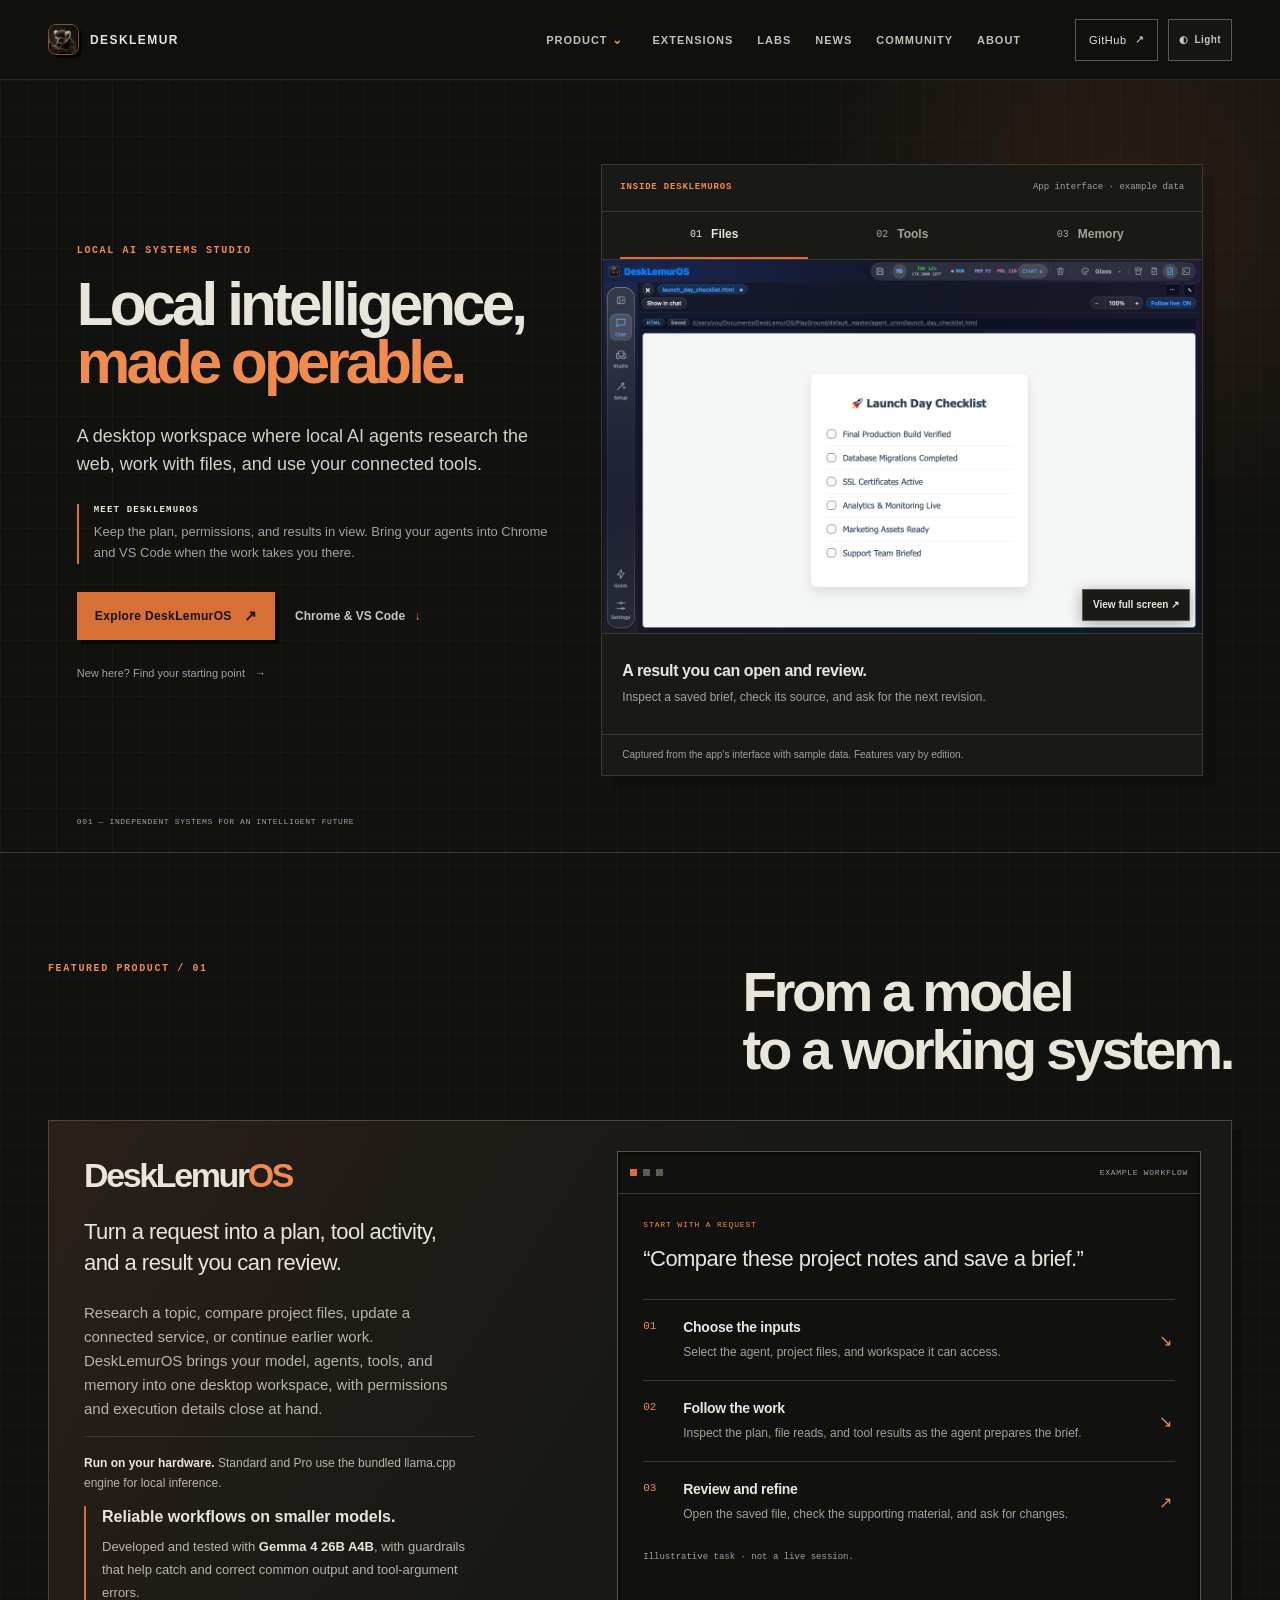
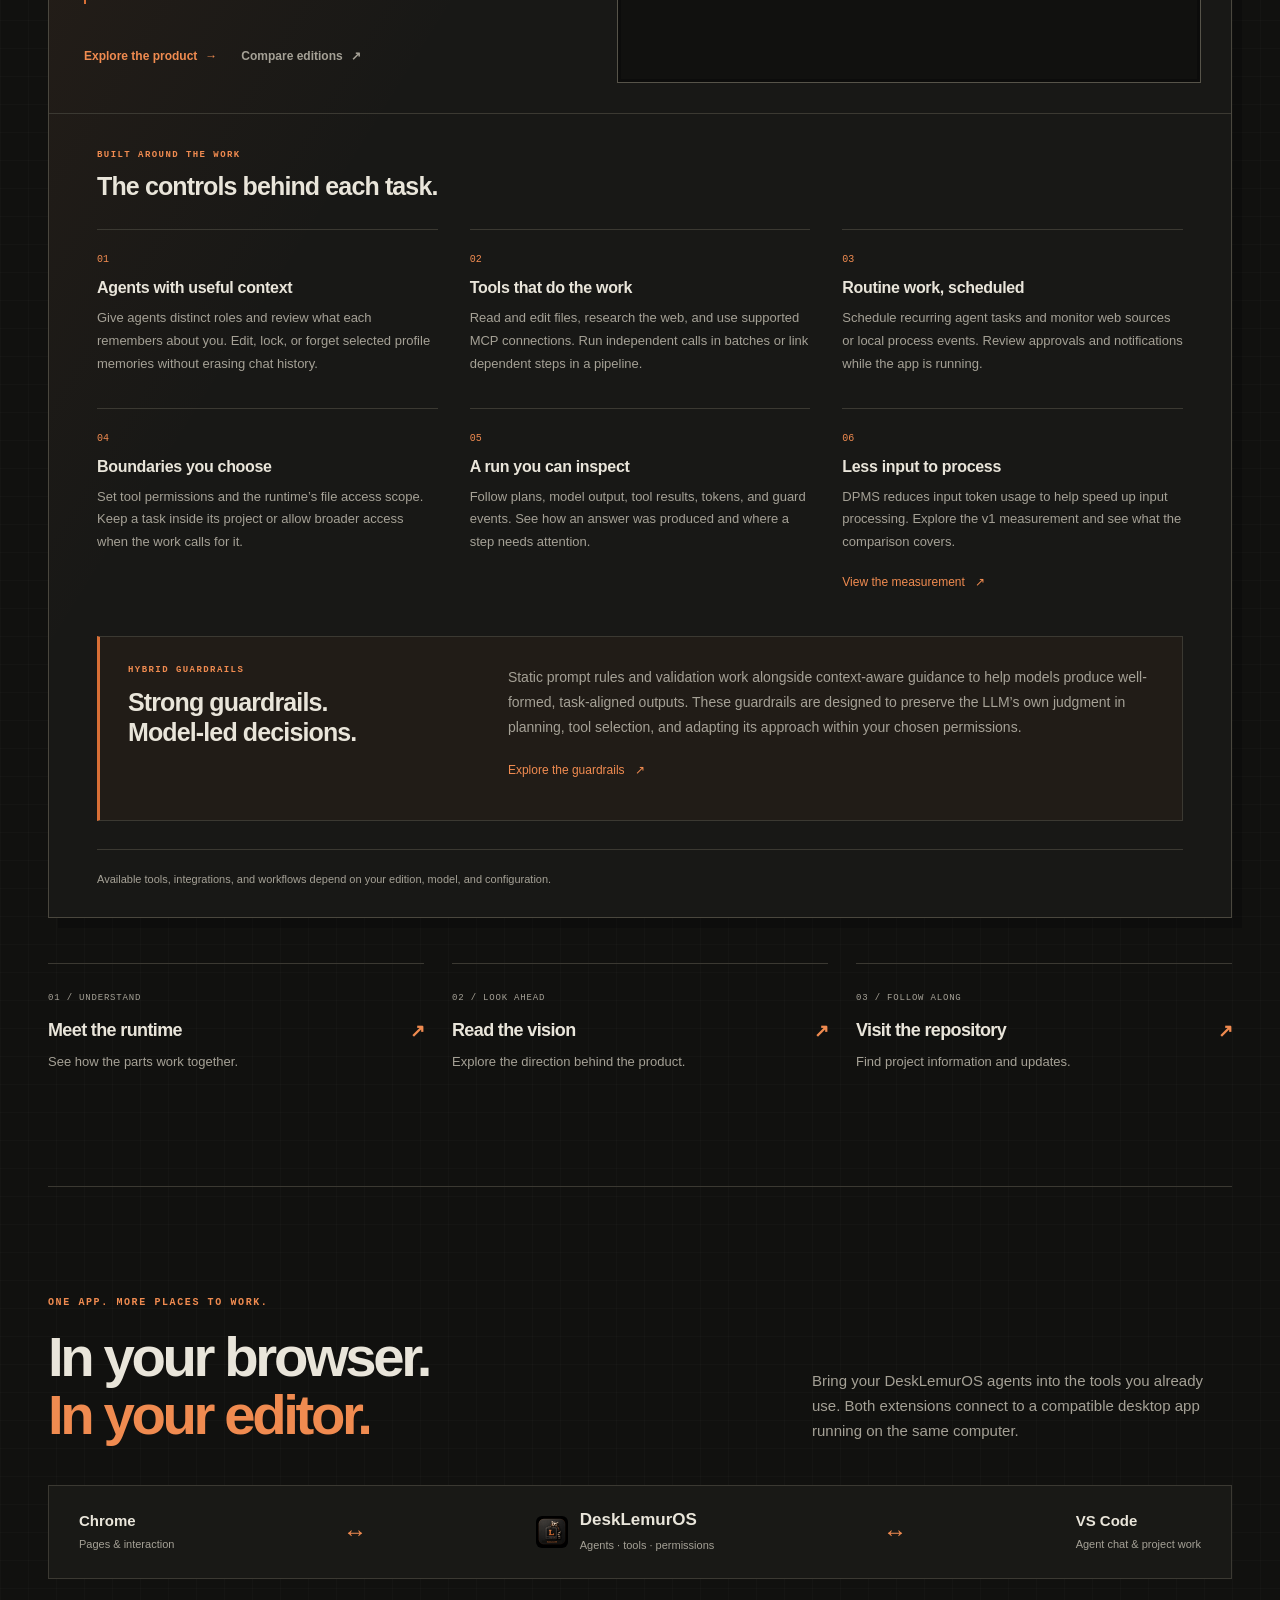
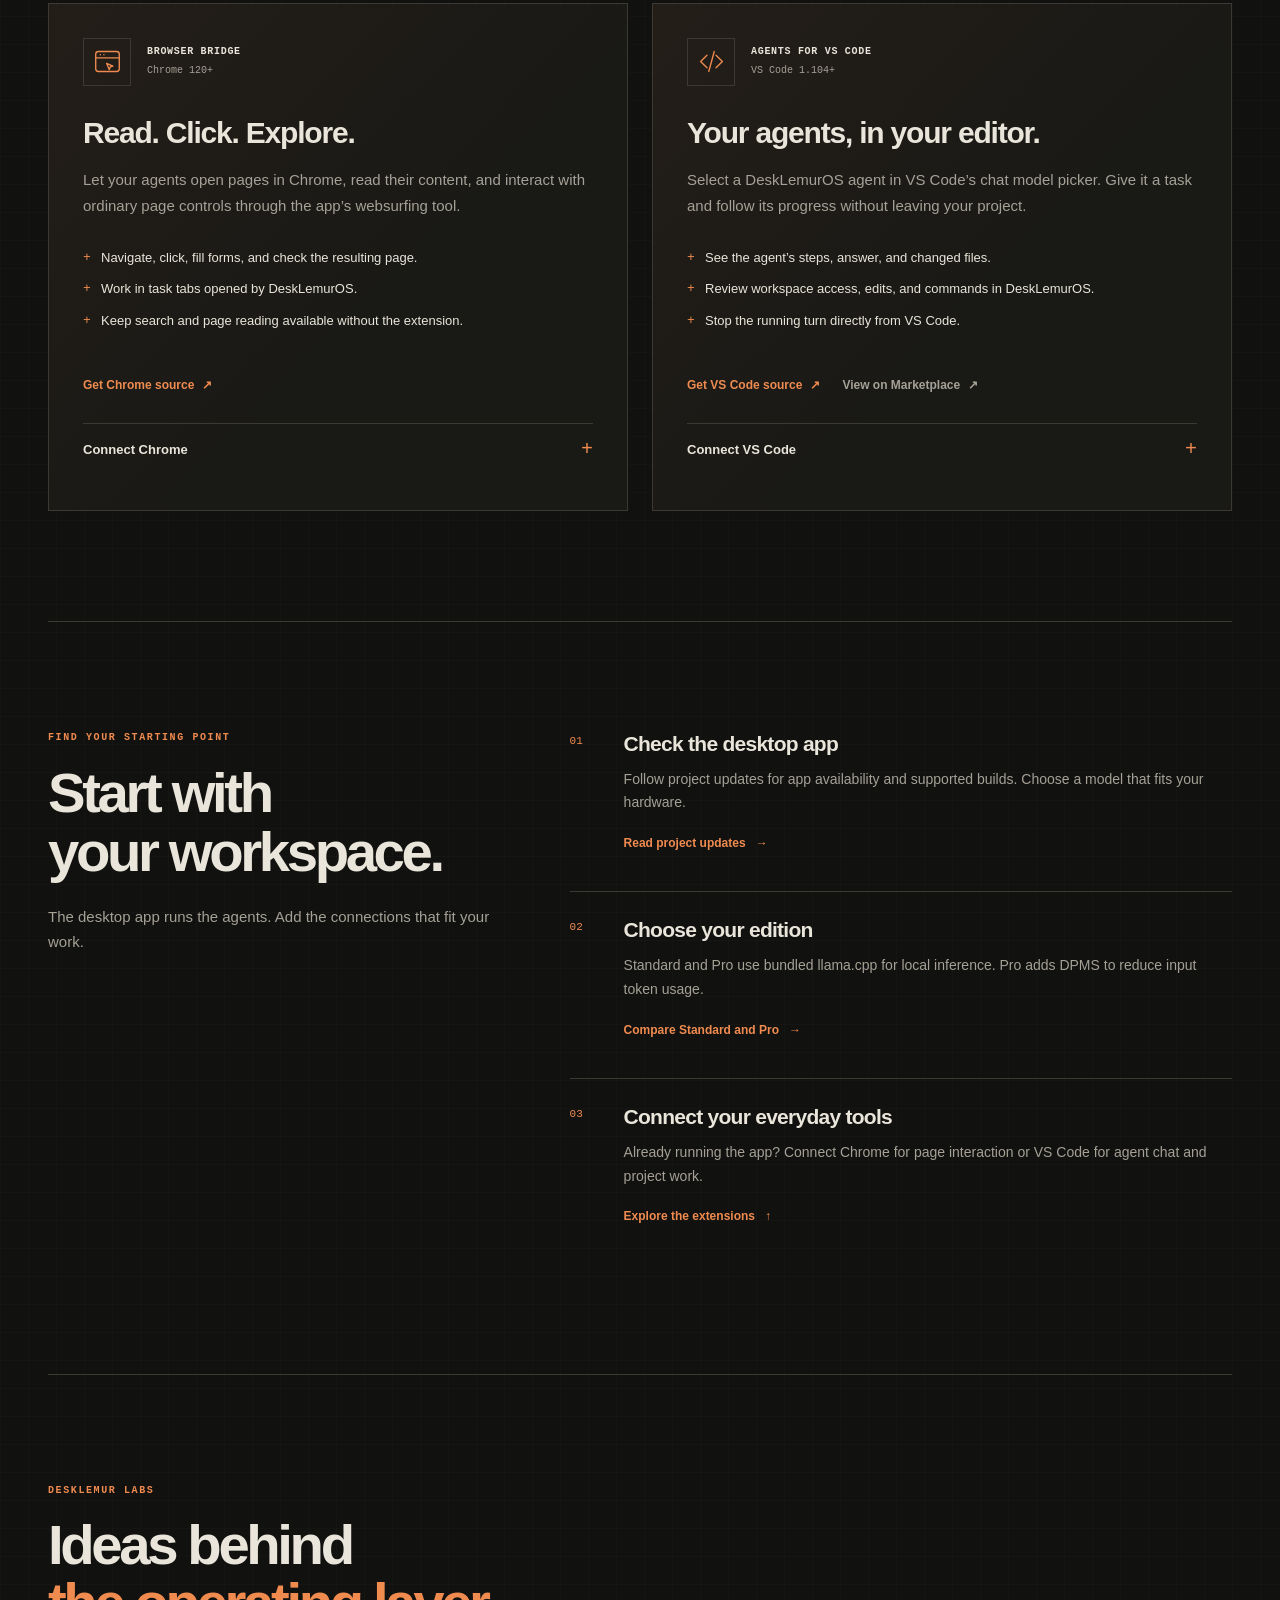
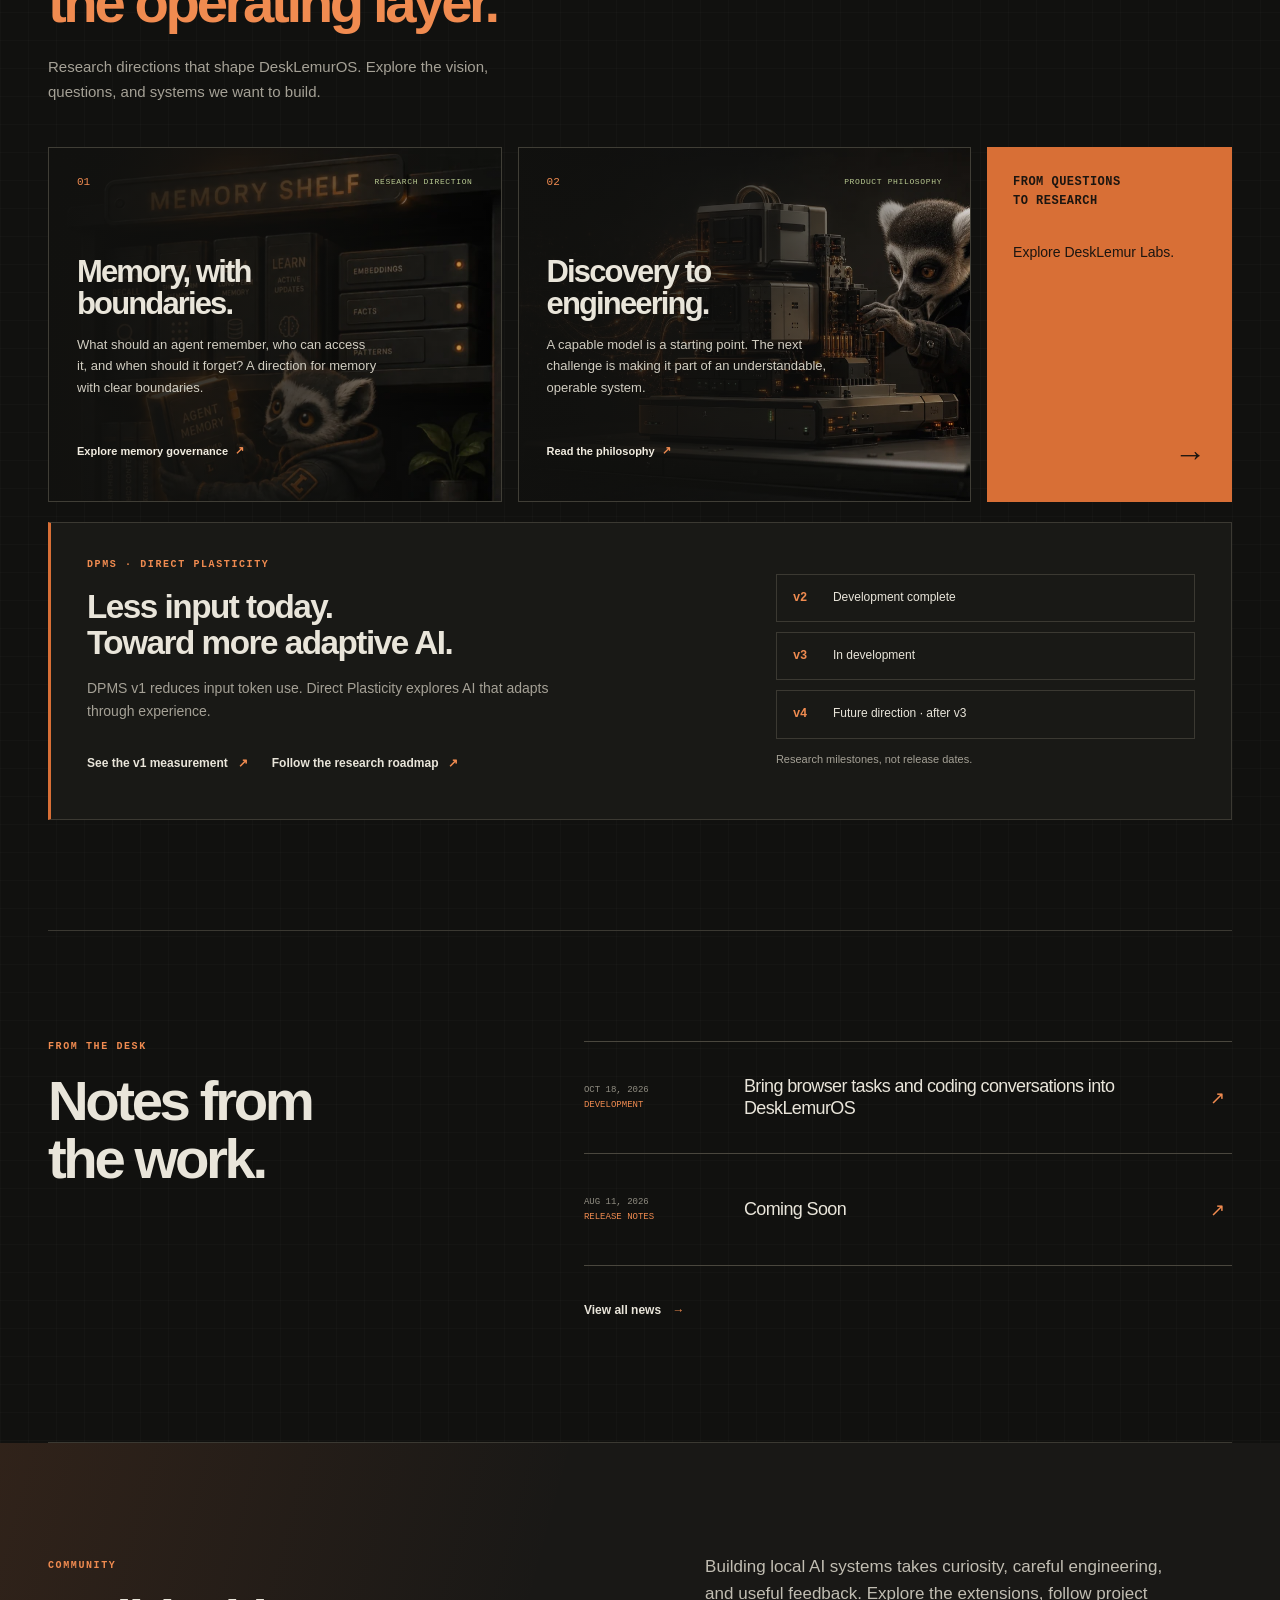
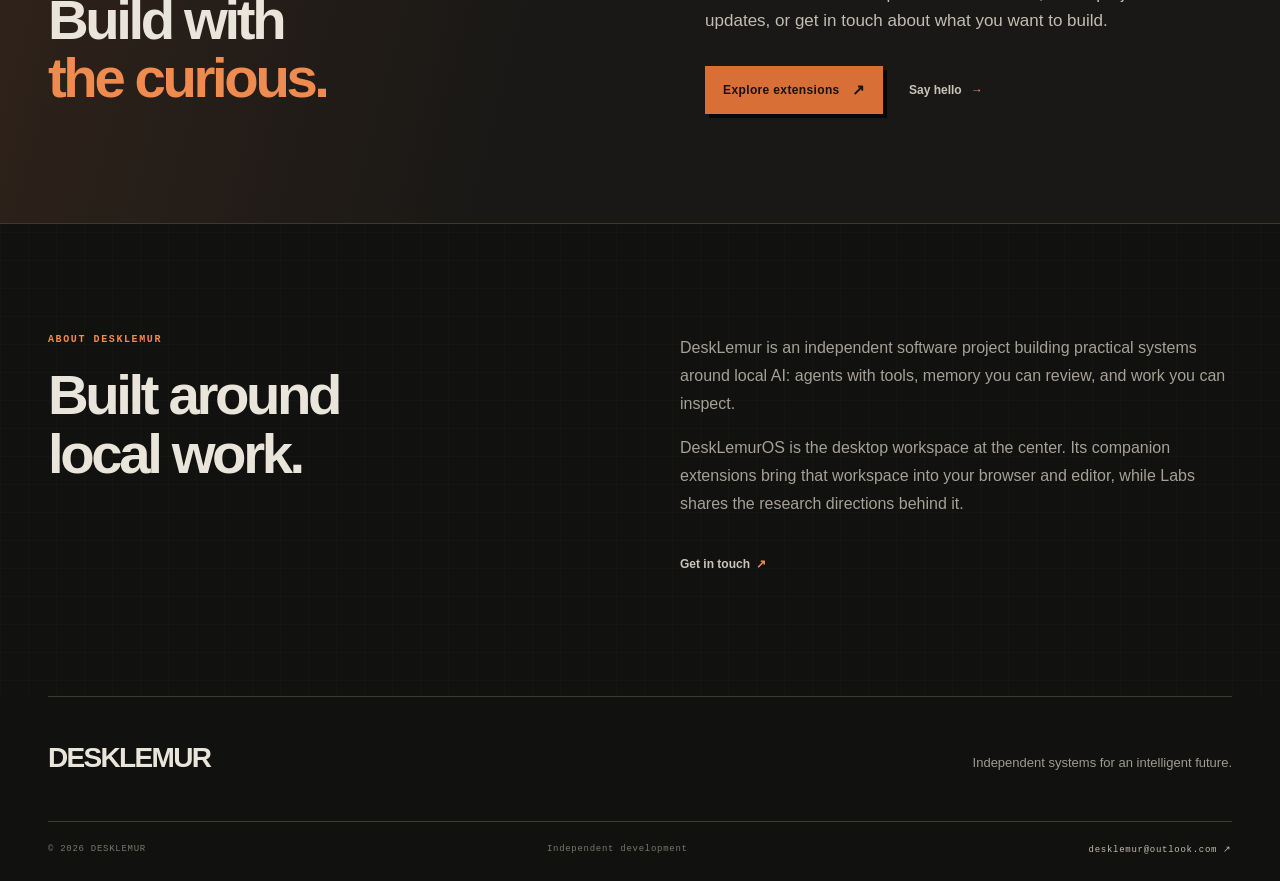
==== commit af00e41d: "Show DPMS reduction range above per-turn results" ====
--- a/index.html
+++ b/index.html
@@ -36,7 +36,7 @@
       <header class="site-header">
         <a class="brand" href="#top" aria-label="DeskLemur home"><span class="brand-mark"><img src="./assets/web/desklemur-mark-64.png?v=55cfd14b5d16461d" alt="" /></span><span>DESKLEMUR</span></a>
         <nav class="main-nav" id="primary-navigation" aria-label="Primary navigation">
-          <div class="product-menu" data-feature="home.product"><button class="product-trigger" type="button" aria-expanded="false" aria-controls="product-dropdown">Product <span aria-hidden="true">⌄</span></button><div class="product-dropdown" id="product-dropdown" data-product-dropdown hidden><a class="product-entry" href="./os/index.html?v=402629de44c440ec"><img src="./os/assets/web/icon-64.png?v=803e539b5b8541d4" alt="" /><span><b>DeskLemurOS</b><small>Local AI orchestration runtime</small></span><i aria-hidden="true">↗</i></a><div class="product-soon"><span>EXPLORE THE PRODUCT</span><b>01</b></div></div></div><a data-feature="home.product" href="#extensions">Extensions</a><a data-feature="home.labs" href="./labs/index.html?v=402629de44c440ec">Labs</a><a data-feature="home.news" href="./news/index.html?v=402629de44c440ec">News</a><a data-feature="home.community" href="#community">Community</a><a data-feature="home.about" href="#about">About</a>
+          <div class="product-menu" data-feature="home.product"><button class="product-trigger" type="button" aria-expanded="false" aria-controls="product-dropdown">Product <span aria-hidden="true">⌄</span></button><div class="product-dropdown" id="product-dropdown" data-product-dropdown hidden><a class="product-entry" href="./os/index.html?v=9d8bff5ad588672c"><img src="./os/assets/web/icon-64.png?v=803e539b5b8541d4" alt="" /><span><b>DeskLemurOS</b><small>Local AI orchestration runtime</small></span><i aria-hidden="true">↗</i></a><div class="product-soon"><span>EXPLORE THE PRODUCT</span><b>01</b></div></div></div><a data-feature="home.product" href="#extensions">Extensions</a><a data-feature="home.labs" href="./labs/index.html?v=9d8bff5ad588672c">Labs</a><a data-feature="home.news" href="./news/index.html?v=9d8bff5ad588672c">News</a><a data-feature="home.community" href="#community">Community</a><a data-feature="home.about" href="#about">About</a>
         </nav>
         <div class="header-actions"><button class="menu-toggle" type="button" aria-label="Open navigation" aria-expanded="false" aria-controls="primary-navigation">MENU</button><a class="github-link" data-site-github href="https://github.com/desklemur-dev/DeskLemurOS" target="_blank" rel="noopener noreferrer">GitHub <span aria-hidden="true">↗</span></a><button class="theme-toggle" type="button" aria-label="Switch to light theme" aria-pressed="false"><span aria-hidden="true">◐</span><span class="theme-label">Light</span></button></div>
       </header>
@@ -49,7 +49,7 @@
           <h1><span data-site-text="home.hero_title">Local intelligence,</span><br /><em data-site-text="home.hero_title_accent">made operable.</em></h1>
           <p class="hero-lead" data-site-text="home.hero_lead">A desktop workspace where local AI agents research the web, work with files, and use your connected tools.</p>
           <p class="hero-context"><span>MEET DESKLEMUROS</span>Keep the plan, permissions, and results in view. Bring your agents into Chrome and VS Code when the work takes you there.</p>
-          <div class="hero-actions"><a class="button button-primary" href="./os/index.html?v=402629de44c440ec"><span data-site-text="home.hero_cta_label">Explore DeskLemurOS</span> <span aria-hidden="true">↗</span></a><a class="text-link" data-feature="home.product" href="#extensions">Chrome &amp; VS Code <span aria-hidden="true">↓</span></a></div>
+          <div class="hero-actions"><a class="button button-primary" href="./os/index.html?v=9d8bff5ad588672c"><span data-site-text="home.hero_cta_label">Explore DeskLemurOS</span> <span aria-hidden="true">↗</span></a><a class="text-link" data-feature="home.product" href="#extensions">Chrome &amp; VS Code <span aria-hidden="true">↓</span></a></div>
           <a class="hero-start-link" data-feature="home.product" href="#get-started">New here? Find your starting point <span aria-hidden="true">→</span></a>
         </div>
         <div class="app-preview" id="app-preview" aria-label="Explore the DeskLemurOS app interface" data-screen-gallery>
@@ -121,7 +121,7 @@
             <p>Research a topic, compare project files, update a connected service, or continue earlier work. DeskLemurOS brings your model, agents, tools, and memory into one desktop workspace, with permissions and execution details close at hand.</p>
             <p class="product-engine-note"><strong>Run on your hardware.</strong> Standard and Pro use the bundled llama.cpp engine for local inference.</p>
             <p class="product-model-note"><strong>Reliable workflows on smaller models.</strong> Developed and tested with <b>Gemma 4 26B A4B</b>, with guardrails that help catch and correct common output and tool-argument errors.</p>
-            <div class="product-actions"><a class="card-link" href="./os/index.html?v=402629de44c440ec">Explore the product <span aria-hidden="true">→</span></a><a class="card-link secondary" href="./os/index.html?v=402629de44c440ec#/#editions">Compare editions <span aria-hidden="true">↗</span></a></div>
+            <div class="product-actions"><a class="card-link" href="./os/index.html?v=9d8bff5ad588672c">Explore the product <span aria-hidden="true">→</span></a><a class="card-link secondary" href="./os/index.html?v=9d8bff5ad588672c#/#editions">Compare editions <span aria-hidden="true">↗</span></a></div>
           </div>
           <div class="runtime-window" role="group" aria-label="Example workflow: compare project notes and save a brief">
             <div class="window-top" aria-hidden="true"><span></span><span></span><span></span><b>EXAMPLE WORKFLOW</b></div>
@@ -142,18 +142,18 @@
               <li><span class="capability-number" aria-hidden="true">03</span><h4>Routine work, scheduled</h4><p>Schedule recurring agent tasks and monitor web sources or local process events. Review approvals and notifications while the app is running.</p></li>
               <li><span class="capability-number" aria-hidden="true">04</span><h4>Boundaries you choose</h4><p>Set tool permissions and the runtime’s file access scope. Keep a task inside its project or allow broader access when the work calls for it.</p></li>
               <li><span class="capability-number" aria-hidden="true">05</span><h4>A run you can inspect</h4><p>Follow plans, model output, tool results, tokens, and guard events. See how an answer was produced and where a step needs attention.</p></li>
-              <li><span class="capability-number" aria-hidden="true">06</span><h4>Less input to process</h4><p>DPMS reduces input token usage to help speed up input processing. Explore the v1 measurement and see what the comparison covers.</p><a href="./os/index.html?v=402629de44c440ec#/#dpms">View the measurement <span aria-hidden="true">↗</span></a></li>
+              <li><span class="capability-number" aria-hidden="true">06</span><h4>Less input to process</h4><p>DPMS reduces input token usage to help speed up input processing. Explore the v1 measurement and see what the comparison covers.</p><a href="./os/index.html?v=9d8bff5ad588672c#/#dpms">View the measurement <span aria-hidden="true">↗</span></a></li>
             </ul>
             <div class="product-guardrails">
               <div><p class="eyebrow">HYBRID GUARDRAILS</p><h4>Strong guardrails.<br />Model-led decisions.</h4></div>
-              <div><p>Static prompt rules and validation work alongside context-aware guidance to help models produce well-formed, task-aligned outputs. These guardrails are designed to preserve the LLM’s own judgment in planning, tool selection, and adapting its approach within your chosen permissions.</p><a href="./os/index.html?v=402629de44c440ec#/#guardrails">Explore the guardrails <span aria-hidden="true">↗</span></a></div>
+              <div><p>Static prompt rules and validation work alongside context-aware guidance to help models produce well-formed, task-aligned outputs. These guardrails are designed to preserve the LLM’s own judgment in planning, tool selection, and adapting its approach within your chosen permissions.</p><a href="./os/index.html?v=9d8bff5ad588672c#/#guardrails">Explore the guardrails <span aria-hidden="true">↗</span></a></div>
             </div>
             <p class="product-availability">Available tools, integrations, and workflows depend on your edition, model, and configuration.</p>
           </div>
         </article>
         <div class="product-guide" aria-label="Explore DeskLemurOS">
-          <a href="./os/index.html?v=402629de44c440ec"><span>01 / UNDERSTAND</span><strong>Meet the runtime <i aria-hidden="true">↗</i></strong><p>See how the parts work together.</p></a>
-          <a href="./os/index.html?v=402629de44c440ec#/vision"><span>02 / LOOK AHEAD</span><strong>Read the vision <i aria-hidden="true">↗</i></strong><p>Explore the direction behind the product.</p></a>
+          <a href="./os/index.html?v=9d8bff5ad588672c"><span>01 / UNDERSTAND</span><strong>Meet the runtime <i aria-hidden="true">↗</i></strong><p>See how the parts work together.</p></a>
+          <a href="./os/index.html?v=9d8bff5ad588672c#/vision"><span>02 / LOOK AHEAD</span><strong>Read the vision <i aria-hidden="true">↗</i></strong><p>Explore the direction behind the product.</p></a>
           <a data-site-github href="https://github.com/desklemur-dev/DeskLemurOS" target="_blank" rel="noopener noreferrer"><span>03 / FOLLOW ALONG</span><strong>Visit the repository <i aria-hidden="true">↗</i></strong><p>Find project information and updates.</p></a>
         </div>
       </section>
@@ -185,15 +185,15 @@
 
       <section class="getting-started section" id="get-started" data-feature="home.product" aria-labelledby="start-title">
         <div><p class="eyebrow">FIND YOUR STARTING POINT</p><h2 id="start-title">Start with<br />your workspace.</h2><p class="section-intro">The desktop app runs the agents. Add the connections that fit your work.</p></div>
-        <ol class="start-steps"><li><span>01</span><div><h3>Check the desktop app</h3><p>Follow project updates for app availability and supported builds. Choose a model that fits your hardware.</p><a href="./news/index.html?v=402629de44c440ec">Read project updates <span aria-hidden="true">→</span></a></div></li><li><span>02</span><div><h3>Choose your edition</h3><p>Standard and Pro use bundled llama.cpp for local inference. Pro adds DPMS to reduce input token usage.</p><a href="./os/index.html?v=402629de44c440ec#/#editions">Compare Standard and Pro <span aria-hidden="true">→</span></a></div></li><li><span>03</span><div><h3>Connect your everyday tools</h3><p>Already running the app? Connect Chrome for page interaction or VS Code for agent chat and project work.</p><a href="#extensions">Explore the extensions <span aria-hidden="true">↑</span></a></div></li></ol>
+        <ol class="start-steps"><li><span>01</span><div><h3>Check the desktop app</h3><p>Follow project updates for app availability and supported builds. Choose a model that fits your hardware.</p><a href="./news/index.html?v=9d8bff5ad588672c">Read project updates <span aria-hidden="true">→</span></a></div></li><li><span>02</span><div><h3>Choose your edition</h3><p>Standard and Pro use bundled llama.cpp for local inference. Pro adds DPMS to reduce input token usage.</p><a href="./os/index.html?v=9d8bff5ad588672c#/#editions">Compare Standard and Pro <span aria-hidden="true">→</span></a></div></li><li><span>03</span><div><h3>Connect your everyday tools</h3><p>Already running the app? Connect Chrome for page interaction or VS Code for agent chat and project work.</p><a href="#extensions">Explore the extensions <span aria-hidden="true">↑</span></a></div></li></ol>
       </section>
 
       <section class="labs section" id="labs" data-feature="home.labs">
         <div class="section-heading compact"><p class="eyebrow">DESKLEMUR LABS</p><h2>Ideas behind<br /><em>the operating layer.</em></h2><p class="section-intro">Research directions that shape DeskLemurOS. Explore the vision, questions, and systems we want to build.</p></div>
         <div class="labs-grid">
-          <article class="lab-card lab-card-visual lab-card-memory"><img class="lab-photo" src="./assets/web/memory-with-boundaries.webp?v=2d2eba01d0295ee1" alt="An illustrated memory shelf with separate compartments" loading="lazy" decoding="async" /><div><span class="lab-number">01</span><span class="lab-state">RESEARCH DIRECTION</span></div><h3>Memory, with boundaries.</h3><p>What should an agent remember, who can access it, and when should it forget? A direction for memory with clear boundaries.</p><a href="./os/index.html?v=402629de44c440ec#/vision#memory-governance">Explore memory governance <span aria-hidden="true">↗</span></a></article>
-          <article class="lab-card lab-card-visual"><img class="lab-photo" src="./os/assets/vision/web/discovery-to-engineering.webp?v=e1cf301739234d48" alt="A DeskLemur engineer working on a local AI system" loading="lazy" decoding="async" /><div><span class="lab-number">02</span><span class="lab-state">PRODUCT PHILOSOPHY</span></div><h3>Discovery to engineering.</h3><p>A capable model is a starting point. The next challenge is making it part of an understandable, operable system.</p><a href="./os/index.html?v=402629de44c440ec#/vision#discovery-to-engineering">Read the philosophy <span aria-hidden="true">↗</span></a></article>
-          <a class="labs-more" href="./labs/index.html?v=402629de44c440ec"><span>FROM QUESTIONS<br />TO RESEARCH</span><p>Explore DeskLemur Labs.</p><b aria-hidden="true">→</b></a>
+          <article class="lab-card lab-card-visual lab-card-memory"><img class="lab-photo" src="./assets/web/memory-with-boundaries.webp?v=2d2eba01d0295ee1" alt="An illustrated memory shelf with separate compartments" loading="lazy" decoding="async" /><div><span class="lab-number">01</span><span class="lab-state">RESEARCH DIRECTION</span></div><h3>Memory, with boundaries.</h3><p>What should an agent remember, who can access it, and when should it forget? A direction for memory with clear boundaries.</p><a href="./os/index.html?v=9d8bff5ad588672c#/vision#memory-governance">Explore memory governance <span aria-hidden="true">↗</span></a></article>
+          <article class="lab-card lab-card-visual"><img class="lab-photo" src="./os/assets/vision/web/discovery-to-engineering.webp?v=e1cf301739234d48" alt="A DeskLemur engineer working on a local AI system" loading="lazy" decoding="async" /><div><span class="lab-number">02</span><span class="lab-state">PRODUCT PHILOSOPHY</span></div><h3>Discovery to engineering.</h3><p>A capable model is a starting point. The next challenge is making it part of an understandable, operable system.</p><a href="./os/index.html?v=9d8bff5ad588672c#/vision#discovery-to-engineering">Read the philosophy <span aria-hidden="true">↗</span></a></article>
+          <a class="labs-more" href="./labs/index.html?v=9d8bff5ad588672c"><span>FROM QUESTIONS<br />TO RESEARCH</span><p>Explore DeskLemur Labs.</p><b aria-hidden="true">→</b></a>
         </div>
         <article class="labs-research" aria-labelledby="labs-research-title">
           <div class="labs-research-copy">
@@ -202,7 +202,7 @@
             <p>DPMS v1 reduces input token use. Direct Plasticity explores AI that adapts through experience.</p>
             <div class="labs-research-links">
               <a href="./labs/dpms-v1/">See the v1 measurement <span aria-hidden="true">↗</span></a>
-              <a href="./labs/index.html?v=402629de44c440ec#dpms-roadmap">Follow the research roadmap <span aria-hidden="true">↗</span></a>
+              <a href="./labs/index.html?v=9d8bff5ad588672c#dpms-roadmap">Follow the research roadmap <span aria-hidden="true">↗</span></a>
             </div>
           </div>
           <div class="labs-research-progress">
@@ -218,8 +218,8 @@
 
       <section class="news section" id="news" data-feature="home.news">
         <div class="news-intro"><p class="eyebrow">FROM THE DESK</p><h2>Notes from<br />the work.</h2></div>
-        <div class="news-list" data-news-list><p class="news-empty">Read project notes and updates in the <a href="./news/index.html?v=402629de44c440ec">news archive</a>.</p></div>
-        <a class="all-news" href="./news/index.html?v=402629de44c440ec">View all news <span>→</span></a>
+        <div class="news-list" data-news-list><p class="news-empty">Read project notes and updates in the <a href="./news/index.html?v=9d8bff5ad588672c">news archive</a>.</p></div>
+        <a class="all-news" href="./news/index.html?v=9d8bff5ad588672c">View all news <span>→</span></a>
       </section>
 
       <section class="community section" id="community" data-feature="home.community"><div class="community-grid"><div><p class="eyebrow">COMMUNITY</p><h2>Build with<br /><em>the curious.</em></h2></div><div class="community-copy"><p>Building local AI systems takes curiosity, careful engineering, and useful feedback. Explore the extensions, follow project updates, or get in touch about what you want to build.</p><div><a class="button button-primary" data-feature="home.product" href="#extensions">Explore extensions <span aria-hidden="true">↗</span></a><a class="text-link" data-site-contact href="mailto:desklemur@outlook.com">Say hello <span>→</span></a></div></div></div></section>
@@ -230,7 +230,7 @@
 
       <footer class="footer" data-feature="home.about"><div class="footer-top"><p class="footer-wordmark">DESKLEMUR</p><p data-site-text="home.footer_tagline">Independent systems for an intelligent future.</p></div><div class="footer-bottom"><span>© <span data-site-text="site.copyright_year">2026</span> DESKLEMUR</span><span data-site-text="site.location">Independent development</span><a data-site-contact href="mailto:desklemur@outlook.com">desklemur@outlook.com ↗</a></div></footer>
     <dialog class="screen-dialog" id="screen-viewer" aria-labelledby="screen-viewer-title"><div class="screen-dialog-heading"><p id="screen-viewer-title">App interface</p><form method="dialog"><button type="submit" aria-label="Close app screenshot">Close <span aria-hidden="true">×</span></button></form></div><img data-screen-full alt="" /><p class="screen-dialog-note">App interface captured with example data · features vary by edition.</p></dialog>
-    <script src="./site-data.js?v=1b8fa0b3ad6f8811"></script>
+    <script src="./site-data.js?v=8a1199af8f62fe8e"></script>
     <script src="./news-data.js?v=c041c08be8fa48c0"></script>
     <script src="./home.js?v=acc26c9234c4ee3e"></script>
   </body>
